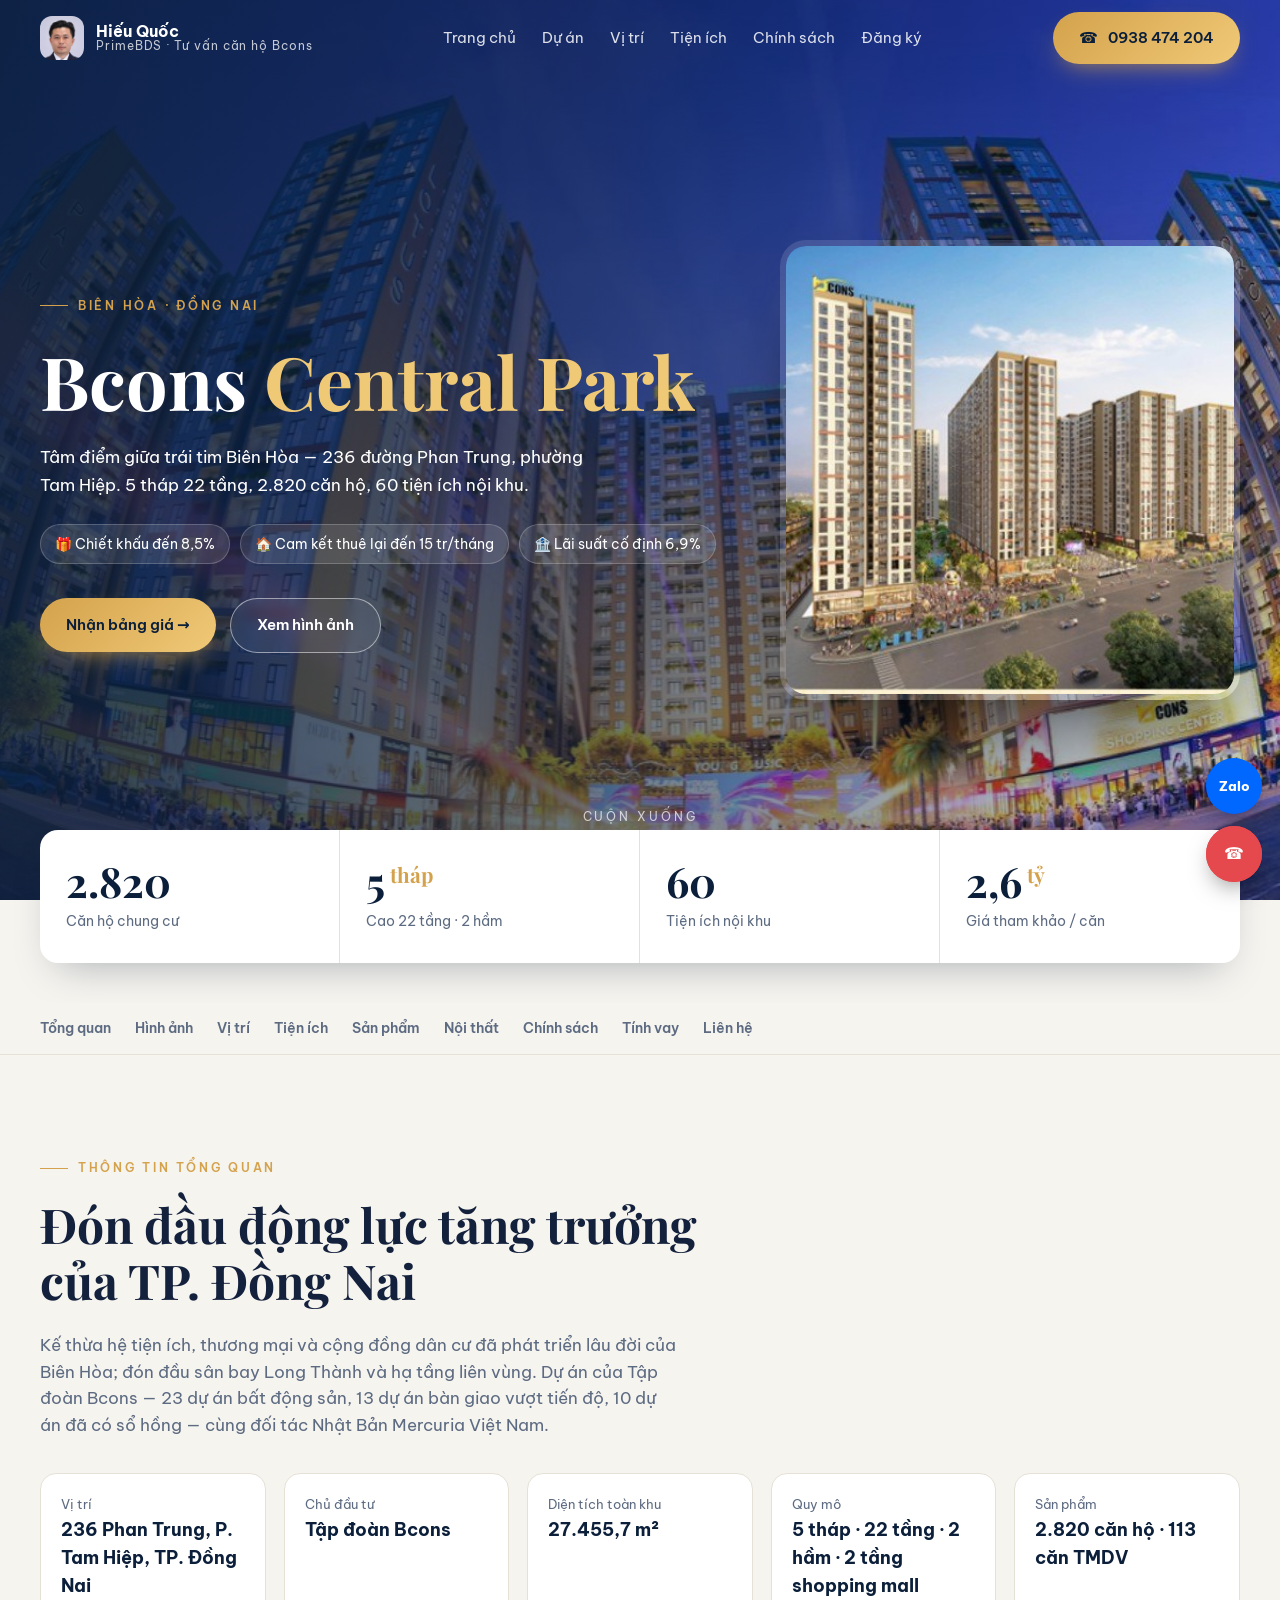
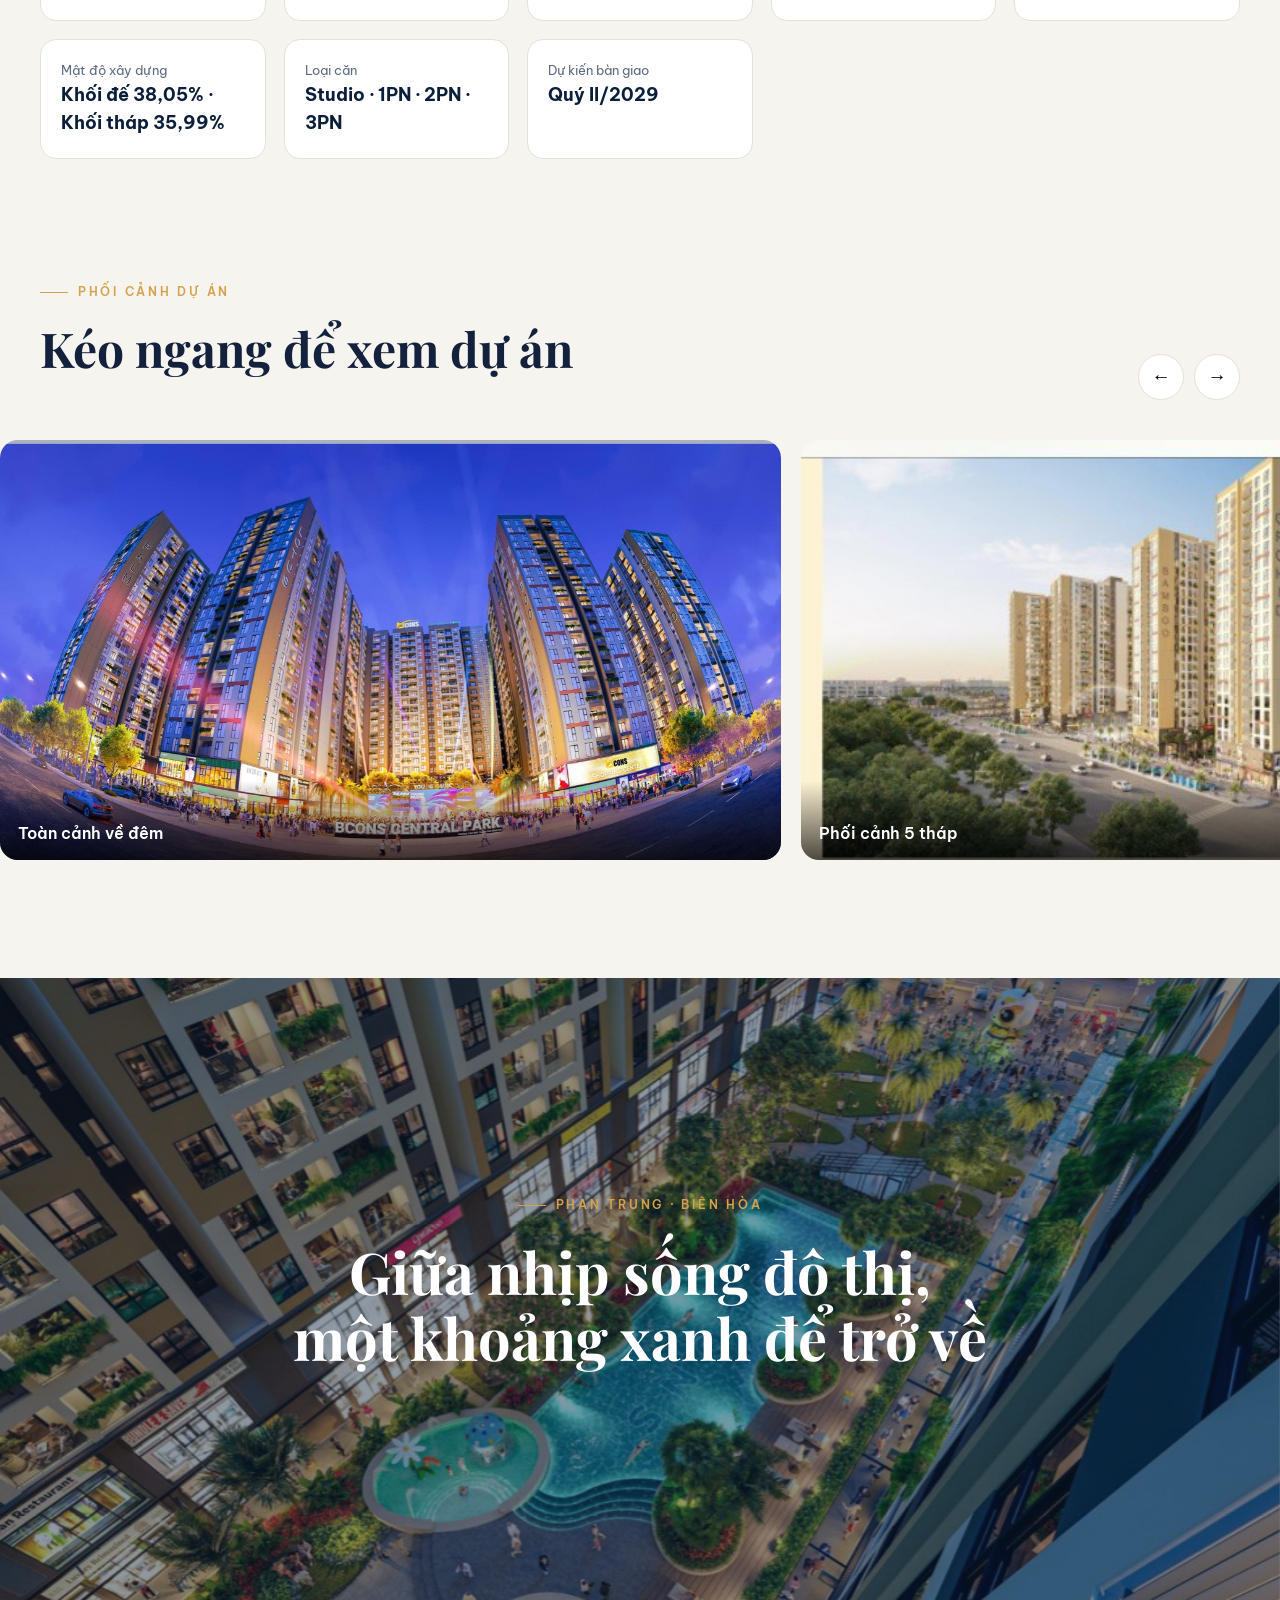
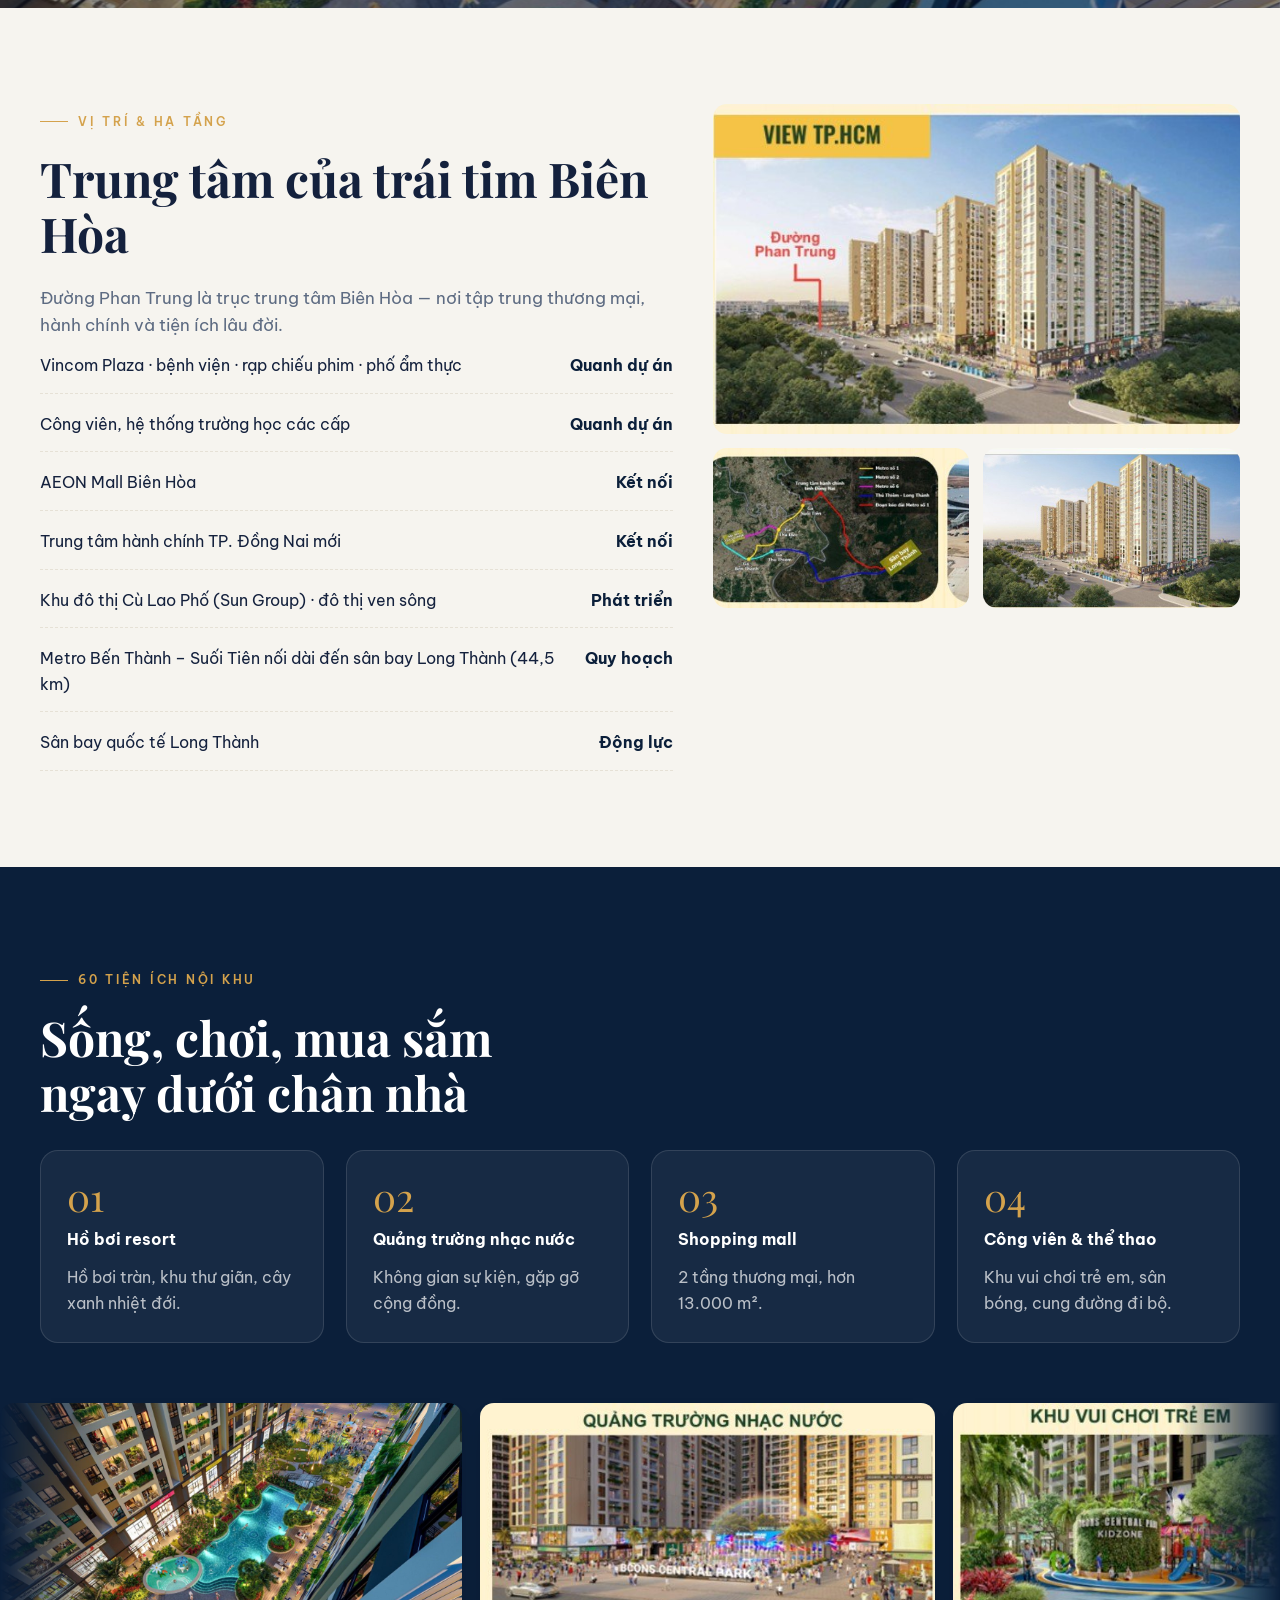
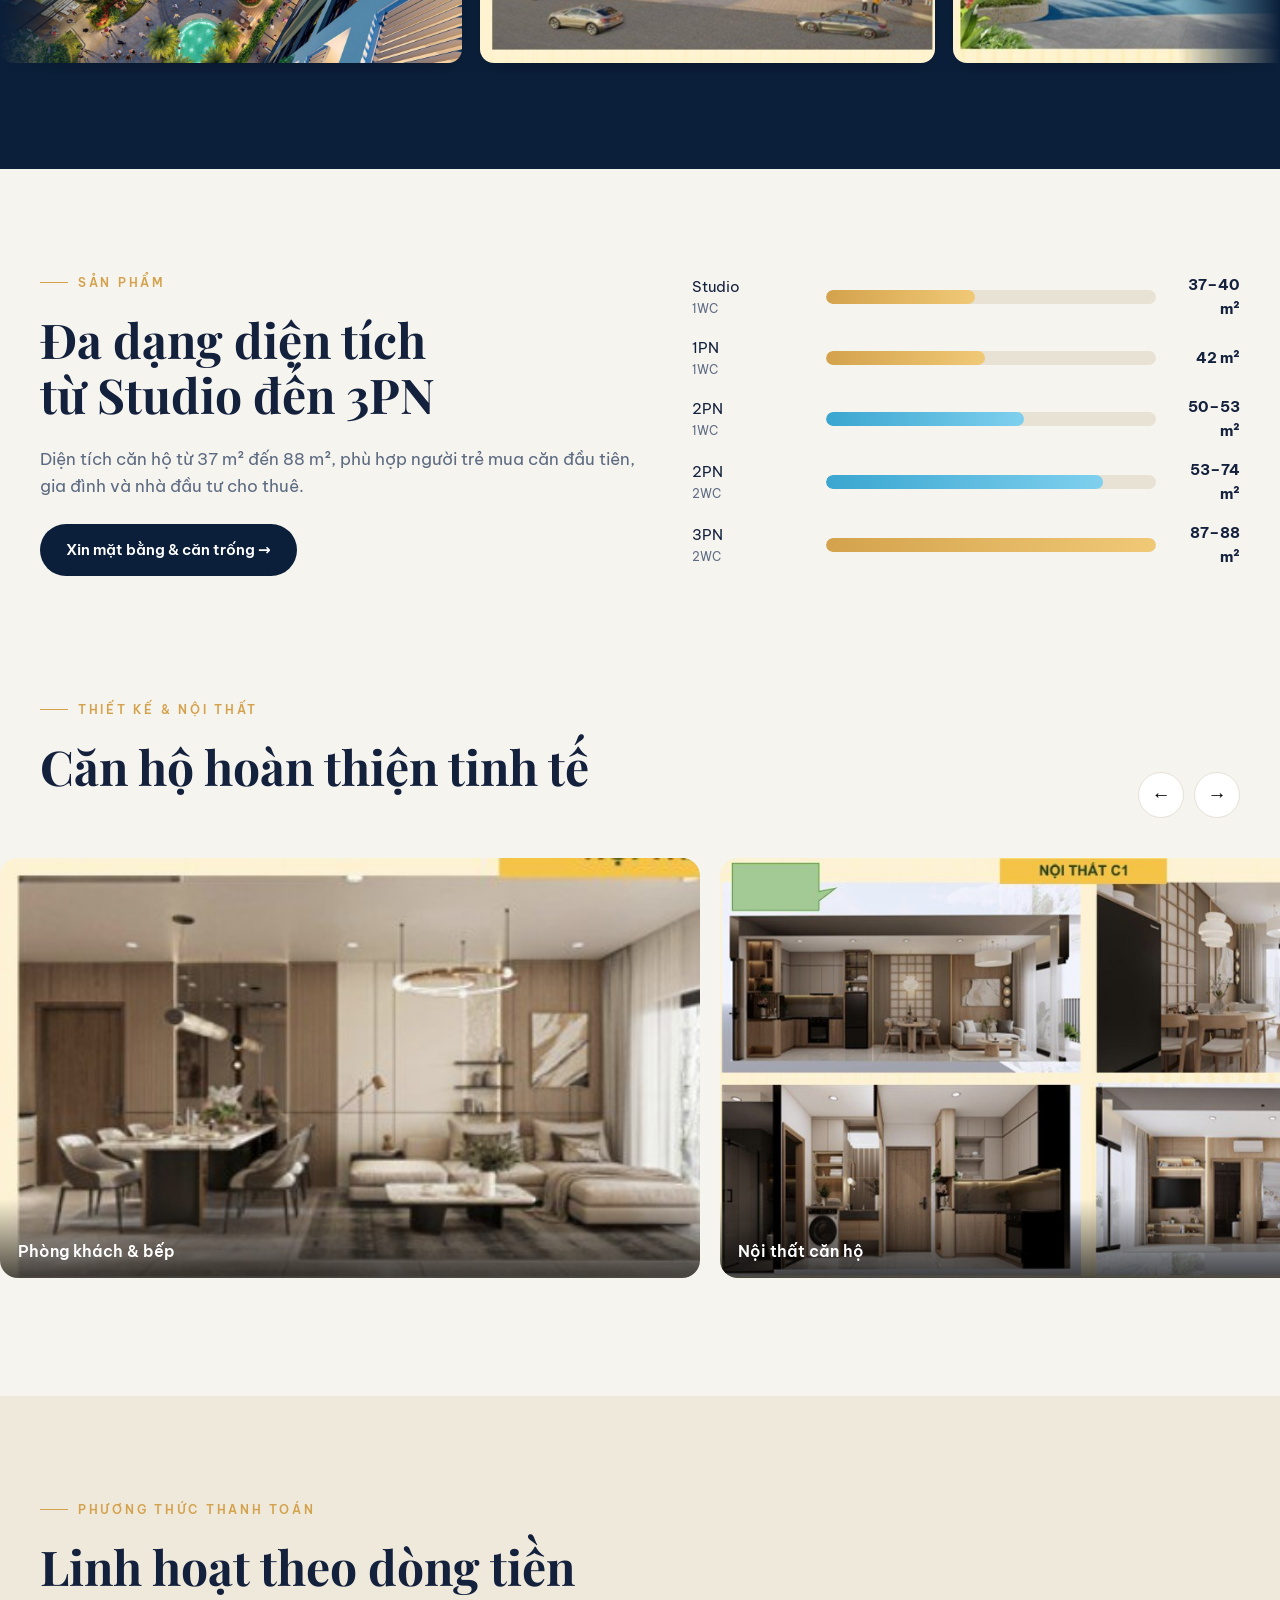
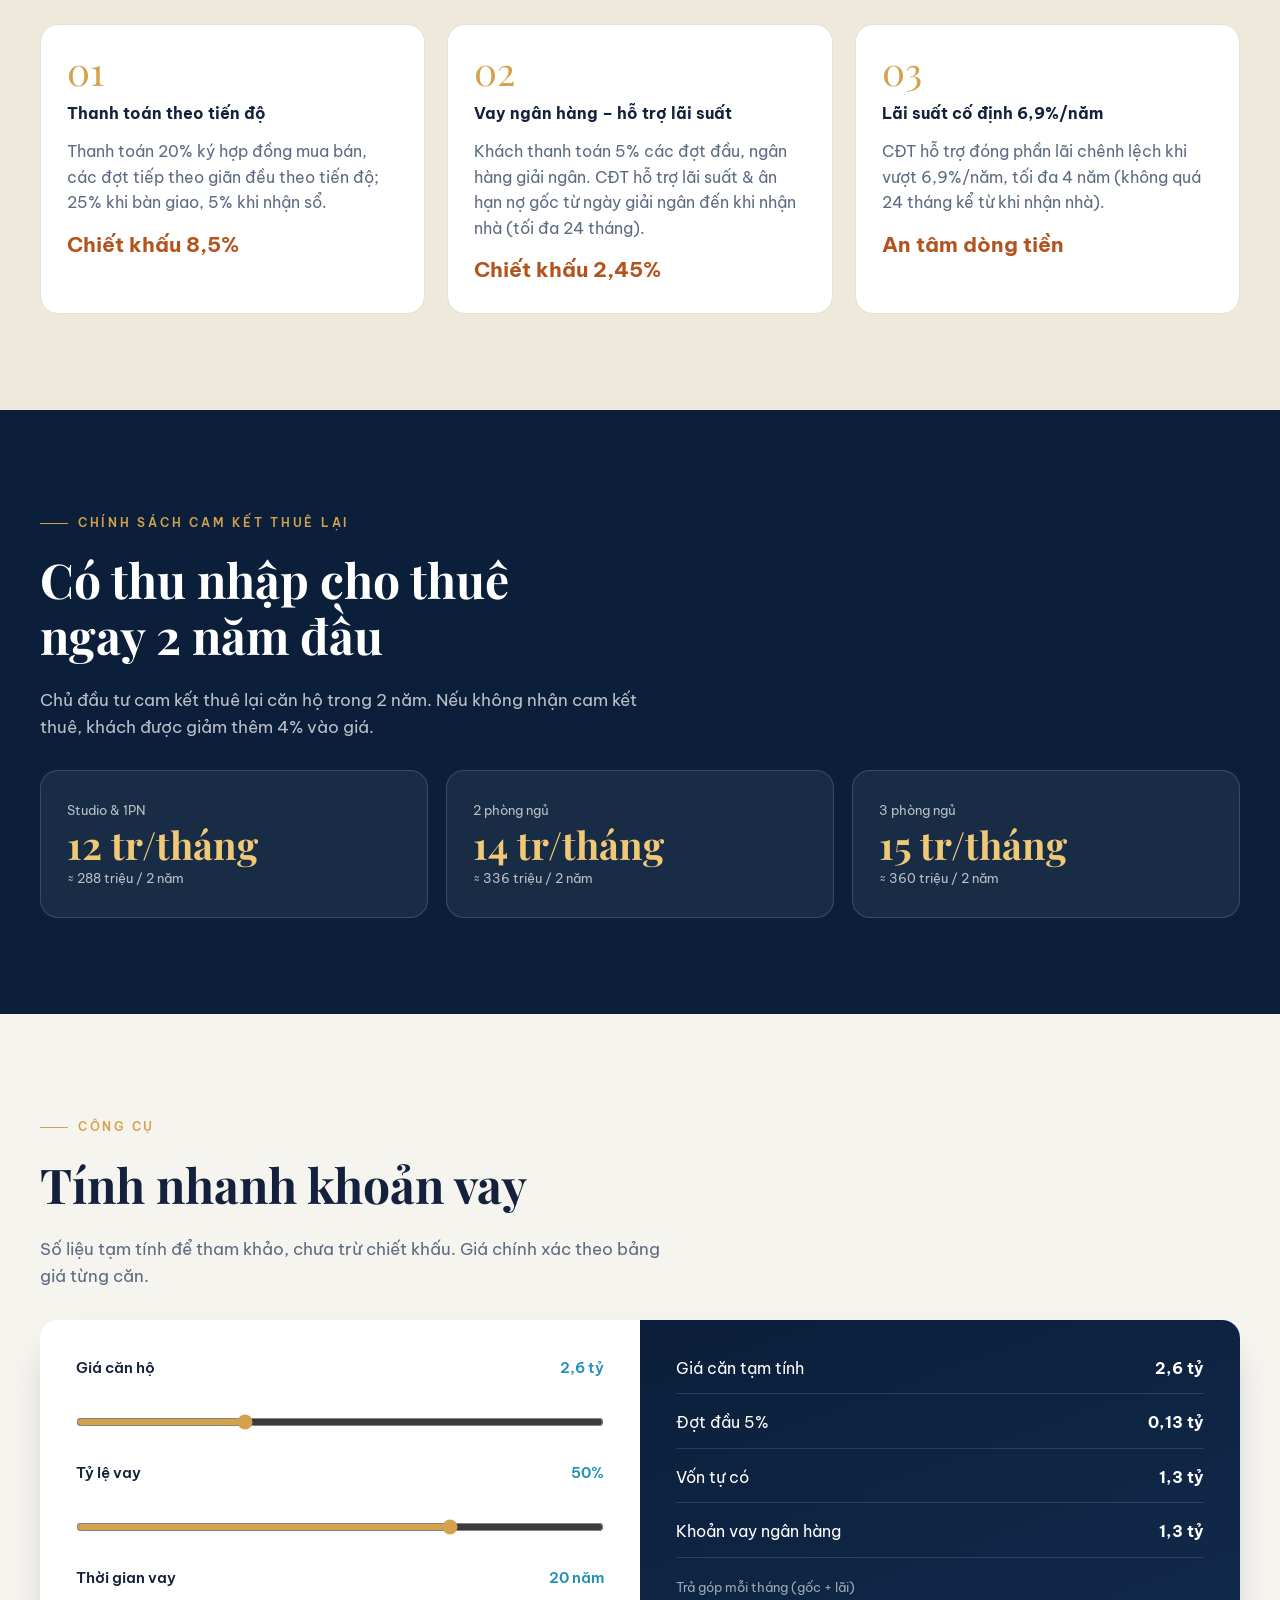
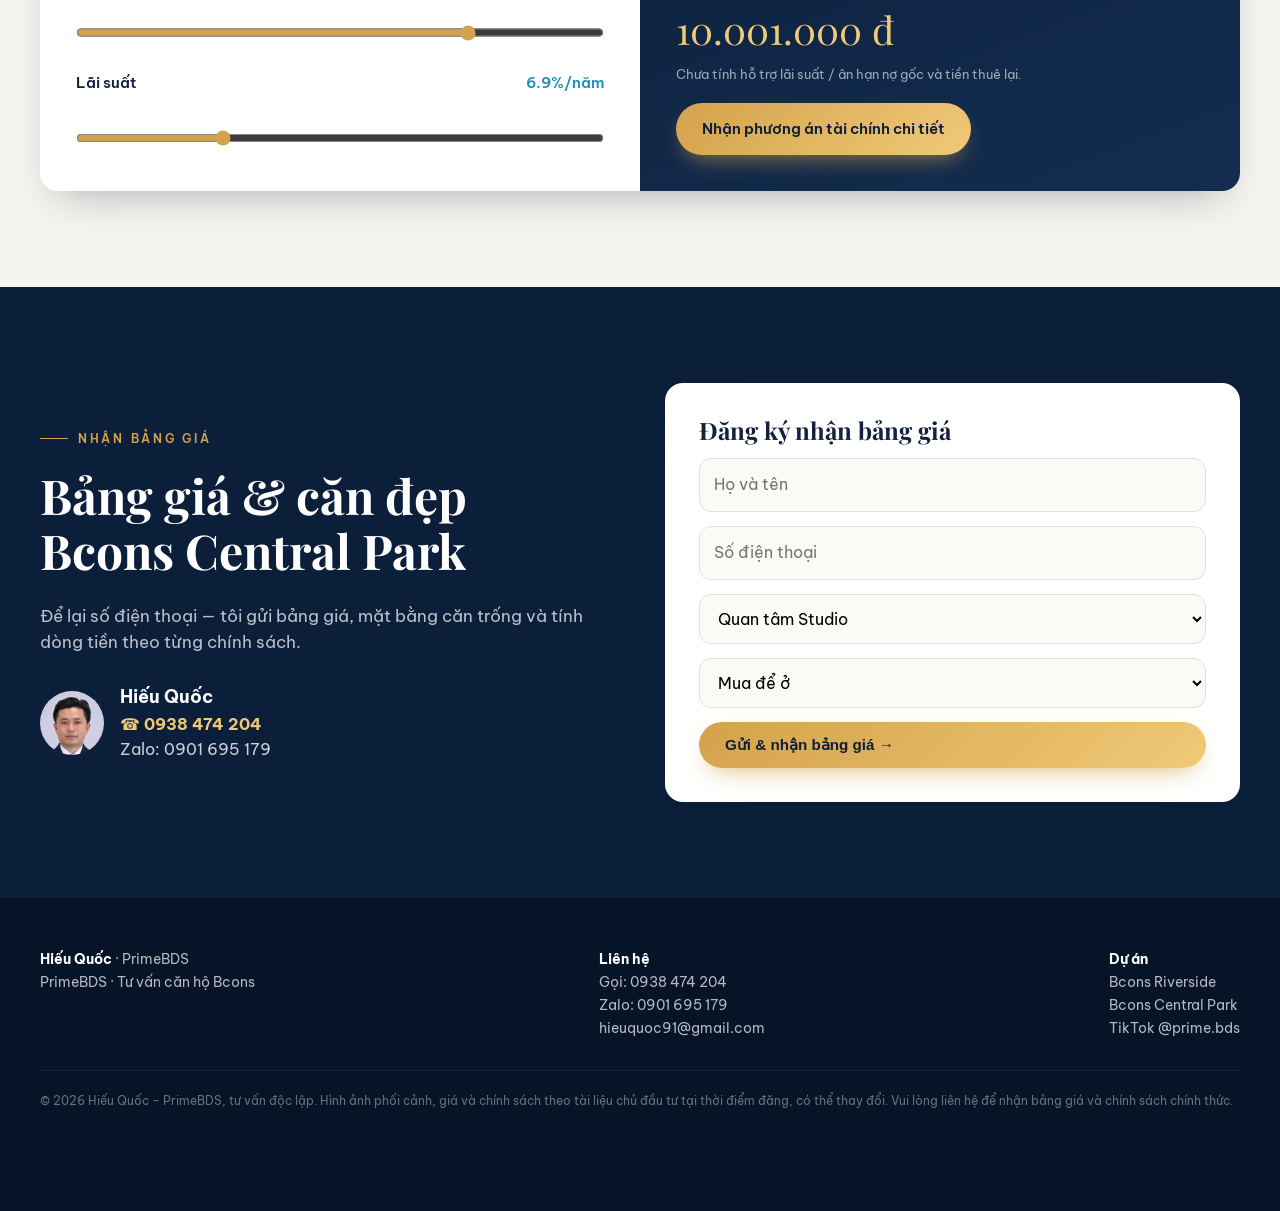
==== bcons-central-park.html @ 80a273d4 "Website PrimeBDS - Hieu Quoc Co-Authored-By: Claude Opus 5.5 <noreply@anthropic.com>" ====
<!doctype html>
<html lang="vi">
<head>
<meta charset="utf-8">
<meta name="viewport" content="width=device-width,initial-scale=1">
<title>Bcons Central Park Biên Hòa · Tâm điểm trái tim Biên Hòa · {name}</title>
<meta name="description" content="Bcons Central Park – 236 Phan Trung, Tam Hiệp, Biên Hòa, Đồng Nai. 5 tháp 22 tầng, 2.820 căn hộ, 60 tiện ích. Chiết khấu đến 8,5%, cam kết thuê lại đến 15 triệu/tháng.">
<meta property="og:image" content="assets/img/cp-night.jpg">
<link rel="preconnect" href="https://fonts.googleapis.com">
<link rel="preconnect" href="https://fonts.gstatic.com" crossorigin>
<link href="https://fonts.googleapis.com/css2?family=Be+Vietnam+Pro:wght@400;500;600;700&family=Playfair+Display:wght@600;700;800&display=swap" rel="stylesheet">
<link rel="stylesheet" href="assets/style.css?v=5">
<style>
  .hero-split{display:grid;grid-template-columns:1.2fr .8fr;gap:50px;align-items:center}
  .hero-card{border-radius:26px;overflow:hidden;box-shadow:0 40px 80px -30px rgba(0,0,0,.7);transform:rotate(2deg);border:6px solid rgba(255,255,255,.12)}
  .hero-card img{aspect-ratio:1/1;object-fit:cover;width:100%}
  .chips{display:flex;flex-wrap:wrap;gap:10px;margin-top:24px}
  .chips span{padding:8px 14px;border-radius:999px;background:rgba(255,255,255,.1);border:1px solid rgba(255,255,255,.2);font-size:.86rem}
  .overview{display:grid;grid-template-columns:repeat(auto-fit,minmax(190px,1fr));gap:18px;margin-top:34px}
  .ov{background:#fff;border:1px solid var(--line);border-radius:16px;padding:20px}
  .ov small{color:var(--muted);display:block}
  .ov b{font-size:1.1rem;color:var(--navy)}
  .subnav{position:sticky;top:76px;z-index:40;background:rgba(246,244,239,.95);backdrop-filter:blur(8px);border-bottom:1px solid var(--line)}
  .subnav .container{display:flex;gap:24px;overflow-x:auto;padding:14px 0;font-size:.9rem;font-weight:600;white-space:nowrap;scrollbar-width:none}
  .subnav a{color:var(--muted)}.subnav a:hover{color:var(--navy)}
  .rent{display:grid;grid-template-columns:repeat(3,1fr);gap:18px;margin-top:30px}
  .rent div{background:rgba(255,255,255,.06);border:1px solid rgba(255,255,255,.15);border-radius:18px;padding:26px}
  .rent b{font-family:var(--serif);font-size:2.4rem;color:var(--gold-2);display:block;line-height:1.1}
  .rent small{opacity:.7}
  @media (max-width:900px){.hero-split{grid-template-columns:1fr}.hero-card{display:none}.rent{grid-template-columns:1fr}}
</style>
<script src="assets/config.js?v=6"></script>
</head>
<body>

<header class="header">
  <div class="container">
    <a href="index.html" class="brand">
      <span class="brand-mark"></span>
      <span class="brand-name"><span data-agent="name"></span><small data-agent="title"></small></span>
    </a>
    <nav class="nav">
      <a href="index.html">Trang chủ</a>
      <a href="index.html#du-an">Dự án</a>
      <a href="#vi-tri">Vị trí</a>
      <a href="#tien-ich">Tiện ích</a>
      <a href="#chinh-sach">Chính sách</a>
      <a href="dang-ky.html?du-an=central">Đăng ký</a>
    </nav>
    <div class="header-cta">
      <a class="btn btn-gold" data-tel>☎ <span data-agent="phoneDisplay"></span></a>
      <button class="menu-btn" aria-label="Mở menu">☰</button>
    </div>
  </div>
</header>

<!-- HERO -->
<section class="hero">
  <div class="hero-bg"><img src="assets/img/cp-night.jpg" alt="Bcons Central Park về đêm"></div>
  <div class="container hero-split">
    <div>
      <span class="eyebrow reveal">Biên Hòa · Đồng Nai</span>
      <h1 class="reveal d1">Bcons <em>Central Park</em></h1>
      <p class="reveal d2">Tâm điểm giữa trái tim Biên Hòa — 236 đường Phan Trung, phường Tam Hiệp. 5 tháp 22 tầng, 2.820 căn hộ, 60 tiện ích nội khu.</p>
      <div class="chips reveal d2">
        <span>🎁 Chiết khấu đến 8,5%</span><span>🏠 Cam kết thuê lại đến 15 tr/tháng</span><span>🏦 Lãi suất cố định 6,9%</span>
      </div>
      <div class="hero-actions reveal d3">
        <a href="dang-ky.html?du-an=central" class="btn btn-gold">Nhận bảng giá →</a>
        <a href="#thu-vien" class="btn btn-ghost">Xem hình ảnh</a>
      </div>
    </div>
    <div class="hero-card reveal d2"><img src="assets/img/cp-tower.jpg" alt="Phối cảnh Bcons Central Park" data-lb="gal"></div>
  </div>
  <div class="scroll-hint">CUỘN XUỐNG<span></span></div>
</section>

<!-- STATS -->
<section class="stats">
  <div class="container">
    <div class="stats-grid count-group">
      <div class="stat"><b><span data-count="2820">0</span></b><span>Căn hộ chung cư</span></div>
      <div class="stat"><b><span data-count="5">0</span><sup> tháp</sup></b><span>Cao 22 tầng · 2 hầm</span></div>
      <div class="stat"><b><span data-count="60">0</span></b><span>Tiện ích nội khu</span></div>
      <div class="stat"><b><span data-count="2.6">0</span><sup> tỷ</sup></b><span>Giá tham khảo / căn</span></div>
    </div>
  </div>
</section>

<nav class="subnav" style="margin-top:40px">
  <div class="container">
    <a href="#tong-quan">Tổng quan</a><a href="#thu-vien">Hình ảnh</a><a href="#vi-tri">Vị trí</a><a href="#tien-ich">Tiện ích</a><a href="#san-pham">Sản phẩm</a><a href="#noi-that">Nội thất</a><a href="#chinh-sach">Chính sách</a><a href="#tinh-vay">Tính vay</a><a href="#lien-he">Liên hệ</a>
  </div>
</nav>

<!-- OVERVIEW -->
<section class="section" id="tong-quan">
  <div class="container">
    <span class="eyebrow">Thông tin tổng quan</span>
    <h2 class="reveal">Đón đầu động lực tăng trưởng<br>của TP. Đồng Nai</h2>
    <p class="lead reveal d1">Kế thừa hệ tiện ích, thương mại và cộng đồng dân cư đã phát triển lâu đời của Biên Hòa; đón đầu sân bay Long Thành và hạ tầng liên vùng. Dự án của Tập đoàn Bcons — 23 dự án bất động sản, 13 dự án bàn giao vượt tiến độ, 10 dự án đã có sổ hồng — cùng đối tác Nhật Bản Mercuria Việt Nam.</p>
    <div class="overview">
      <div class="ov reveal"><small>Vị trí</small><b>236 Phan Trung, P. Tam Hiệp, TP. Đồng Nai</b></div>
      <div class="ov reveal d1"><small>Chủ đầu tư</small><b>Tập đoàn Bcons</b></div>
      <div class="ov reveal d2"><small>Diện tích toàn khu</small><b>27.455,7 m²</b></div>
      <div class="ov reveal d3"><small>Quy mô</small><b>5 tháp · 22 tầng · 2 hầm · 2 tầng shopping mall</b></div>
      <div class="ov reveal"><small>Sản phẩm</small><b>2.820 căn hộ · 113 căn TMDV</b></div>
      <div class="ov reveal d1"><small>Mật độ xây dựng</small><b>Khối đế 38,05% · Khối tháp 35,99%</b></div>
      <div class="ov reveal d2"><small>Loại căn</small><b>Studio · 1PN · 2PN · 3PN</b></div>
      <div class="ov reveal d3"><small>Dự kiến bàn giao</small><b>Quý II/2029</b></div>
    </div>
  </div>
</section>

<!-- GALLERY -->
<section class="section" id="thu-vien" style="padding-top:20px">
  <div class="container section-head">
    <div><span class="eyebrow">Phối cảnh dự án</span><h2 class="reveal">Kéo ngang để xem dự án</h2></div>
    <div class="hs-nav"><button data-hs="#gal" data-dir="prev" aria-label="Trước">←</button><button data-hs="#gal" data-dir="next" aria-label="Sau">→</button></div>
  </div>
  <div class="hscroll" id="gal">
    <figure><img data-lb="gal" src="assets/img/cp-night.jpg" alt="Toàn cảnh về đêm"><figcaption>Toàn cảnh về đêm</figcaption></figure>
    <figure><img data-lb="gal" src="assets/img/cp-render-1.jpg" alt="Phối cảnh 5 tháp" loading="lazy"><figcaption>Phối cảnh 5 tháp</figcaption></figure>
    <figure><img data-lb="gal" src="assets/img/cp-pool.jpg" alt="Hồ bơi nội khu" loading="lazy"><figcaption>Hồ bơi nội khu</figcaption></figure>
    <figure><img data-lb="gal" src="assets/img/cp-render-2.jpg" alt="Mặt tiền Phan Trung" loading="lazy"><figcaption>Mặt tiền dự án</figcaption></figure>
    <figure><img data-lb="gal" src="assets/img/cp-garden.jpg" alt="Công viên giữa các tháp" loading="lazy"><figcaption>Công viên trung tâm</figcaption></figure>
    <figure><img data-lb="gal" src="assets/img/cp-view.jpg" alt="View về TP.HCM" loading="lazy"><figcaption>View hướng TP.HCM</figcaption></figure>
    <figure><img data-lb="gal" src="assets/img/cp-square.jpg" alt="Quảng trường nhạc nước" loading="lazy"><figcaption>Quảng trường nhạc nước</figcaption></figure>
    <figure><img data-lb="gal" src="assets/img/cp-mall.jpg" alt="Khu thương mại" loading="lazy"><figcaption>Khu thương mại hơn 13.000 m²</figcaption></figure>
    <figure><img data-lb="gal" src="assets/img/cp-tower.jpg" alt="Tòa tháp" loading="lazy"><figcaption>Tòa tháp</figcaption></figure>
  </div>
</section>

<!-- PARALLAX -->
<section class="parallax">
  <img src="assets/img/cp-pool.jpg" alt="">
  <div class="container reveal">
    <span class="eyebrow">Phan Trung · Biên Hòa</span>
    <h2>Giữa nhịp sống đô thị,<br>một khoảng xanh để trở về</h2>
  </div>
</section>

<!-- LOCATION -->
<section class="section" id="vi-tri">
  <div class="container loc-grid">
    <div>
      <span class="eyebrow">Vị trí & hạ tầng</span>
      <h2 class="reveal">Trung tâm của trái tim Biên Hòa</h2>
      <p class="lead reveal d1">Đường Phan Trung là trục trung tâm Biên Hòa — nơi tập trung thương mại, hành chính và tiện ích lâu đời.</p>
      <ul class="loc-list reveal d2">
        <li><span>Vincom Plaza · bệnh viện · rạp chiếu phim · phố ẩm thực</span><b>Quanh dự án</b></li>
        <li><span>Công viên, hệ thống trường học các cấp</span><b>Quanh dự án</b></li>
        <li><span>AEON Mall Biên Hòa</span><b>Kết nối</b></li>
        <li><span>Trung tâm hành chính TP. Đồng Nai mới</span><b>Kết nối</b></li>
        <li><span>Khu đô thị Cù Lao Phố (Sun Group) · đô thị ven sông</span><b>Phát triển</b></li>
        <li><span>Metro Bến Thành – Suối Tiên nối dài đến sân bay Long Thành (44,5 km)</span><b>Quy hoạch</b></li>
        <li><span>Sân bay quốc tế Long Thành</span><b>Động lực</b></li>
      </ul>
    </div>
    <div class="loc-imgs reveal d1">
      <img data-lb="loc" src="assets/img/cp-view.jpg" alt="Dự án trên trục Phan Trung" loading="lazy">
      <img data-lb="loc" src="assets/img/cp-infra.jpg" alt="Hạ tầng metro và sân bay" loading="lazy">
      <img data-lb="loc" src="assets/img/cp-render-1.jpg" alt="Phối cảnh khu vực" loading="lazy">
    </div>
  </div>
</section>

<!-- AMENITIES -->
<section class="section dark" id="tien-ich">
  <div class="container">
    <span class="eyebrow">60 tiện ích nội khu</span>
    <h2 class="reveal">Sống, chơi, mua sắm<br>ngay dưới chân nhà</h2>
    <div class="pay-grid" style="grid-template-columns:repeat(auto-fit,minmax(220px,1fr));margin-top:30px">
      <div class="pay reveal" style="background:rgba(255,255,255,.05);border-color:rgba(255,255,255,.12);color:#fff"><span class="n">01</span><b>Hồ bơi resort</b><span style="opacity:.7">Hồ bơi tràn, khu thư giãn, cây xanh nhiệt đới.</span></div>
      <div class="pay reveal d1" style="background:rgba(255,255,255,.05);border-color:rgba(255,255,255,.12);color:#fff"><span class="n">02</span><b>Quảng trường nhạc nước</b><span style="opacity:.7">Không gian sự kiện, gặp gỡ cộng đồng.</span></div>
      <div class="pay reveal d2" style="background:rgba(255,255,255,.05);border-color:rgba(255,255,255,.12);color:#fff"><span class="n">03</span><b>Shopping mall</b><span style="opacity:.7">2 tầng thương mại, hơn 13.000 m².</span></div>
      <div class="pay reveal d3" style="background:rgba(255,255,255,.05);border-color:rgba(255,255,255,.12);color:#fff"><span class="n">04</span><b>Công viên & thể thao</b><span style="opacity:.7">Khu vui chơi trẻ em, sân bóng, cung đường đi bộ.</span></div>
    </div>
  </div>
  <div class="marquee" style="margin-top:50px">
    <div class="marquee-track">
      <img data-lb="ti" src="assets/img/cp-pool.jpg" alt="Hồ bơi" loading="lazy">
      <img data-lb="ti" src="assets/img/cp-square.jpg" alt="Quảng trường nhạc nước" loading="lazy">
      <img data-lb="ti" src="assets/img/cp-amenity.jpg" alt="Khu vui chơi, sân bóng, đường đi bộ" loading="lazy">
      <img data-lb="ti" src="assets/img/cp-mall.jpg" alt="Shopping mall" loading="lazy">
      <img data-lb="ti" src="assets/img/cp-garden.jpg" alt="Công viên" loading="lazy">
    </div>
  </div>
</section>

<!-- PRODUCTS -->
<section class="section" id="san-pham">
  <div class="container mix">
    <div>
      <span class="eyebrow">Sản phẩm</span>
      <h2 class="reveal">Đa dạng diện tích<br>từ Studio đến 3PN</h2>
      <p class="lead reveal d1">Diện tích căn hộ từ 37 m² đến 88 m², phù hợp người trẻ mua căn đầu tiên, gia đình và nhà đầu tư cho thuê.</p>
      <a href="dang-ky.html?du-an=central" class="btn btn-dark" style="margin-top:24px">Xin mặt bằng & căn trống →</a>
    </div>
    <div class="bars" style="color:var(--ink)">
      <div class="bar-row"><span>Studio<small style="opacity:1;color:var(--muted)">1WC</small></span><div class="track" style="background:#e8e2d4"><div class="fill" data-w="45"></div></div><span class="num">37–40 m²</span></div>
      <div class="bar-row"><span>1PN<small style="opacity:1;color:var(--muted)">1WC</small></span><div class="track" style="background:#e8e2d4"><div class="fill" data-w="48"></div></div><span class="num">42 m²</span></div>
      <div class="bar-row p2"><span>2PN<small style="opacity:1;color:var(--muted)">1WC</small></span><div class="track" style="background:#e8e2d4"><div class="fill" data-w="60"></div></div><span class="num">50–53 m²</span></div>
      <div class="bar-row p2"><span>2PN<small style="opacity:1;color:var(--muted)">2WC</small></span><div class="track" style="background:#e8e2d4"><div class="fill" data-w="84"></div></div><span class="num">53–74 m²</span></div>
      <div class="bar-row"><span>3PN<small style="opacity:1;color:var(--muted)">2WC</small></span><div class="track" style="background:#e8e2d4"><div class="fill" data-w="100"></div></div><span class="num">87–88 m²</span></div>
    </div>
  </div>
</section>

<!-- INTERIOR -->
<section class="section" id="noi-that" style="padding-top:20px">
  <div class="container section-head">
    <div><span class="eyebrow">Thiết kế & nội thất</span><h2 class="reveal">Căn hộ hoàn thiện tinh tế</h2></div>
    <div class="hs-nav"><button data-hs="#int" data-dir="prev" aria-label="Trước">←</button><button data-hs="#int" data-dir="next" aria-label="Sau">→</button></div>
  </div>
  <div class="hscroll" id="int">
    <figure><img data-lb="int" src="assets/img/cp-int-3.jpg" alt="Phòng khách & bếp" loading="lazy"><figcaption>Phòng khách & bếp</figcaption></figure>
    <figure><img data-lb="int" src="assets/img/cp-int-1.jpg" alt="Nội thất căn hộ" loading="lazy"><figcaption>Nội thất căn hộ</figcaption></figure>
    <figure><img data-lb="int" src="assets/img/cp-int-2.jpg" alt="Phòng ngủ & WC" loading="lazy"><figcaption>Phòng ngủ & WC</figcaption></figure>
  </div>
</section>

<!-- POLICY -->
<section class="section" id="chinh-sach" style="background:#efe9dc">
  <div class="container">
    <span class="eyebrow">Phương thức thanh toán</span>
    <h2 class="reveal">Linh hoạt theo dòng tiền</h2>
    <div class="pay-grid" style="margin-top:30px">
      <div class="pay reveal"><span class="n">01</span><b>Thanh toán theo tiến độ</b><span style="color:var(--muted)">Thanh toán 20% ký hợp đồng mua bán, các đợt tiếp theo giãn đều theo tiến độ; 25% khi bàn giao, 5% khi nhận sổ.</span><b style="color:#b3541e;font-size:1.3rem">Chiết khấu 8,5%</b></div>
      <div class="pay reveal d1"><span class="n">02</span><b>Vay ngân hàng – hỗ trợ lãi suất</b><span style="color:var(--muted)">Khách thanh toán 5% các đợt đầu, ngân hàng giải ngân. CĐT hỗ trợ lãi suất & ân hạn nợ gốc từ ngày giải ngân đến khi nhận nhà (tối đa 24 tháng).</span><b style="color:#b3541e;font-size:1.3rem">Chiết khấu 2,45%</b></div>
      <div class="pay reveal d2"><span class="n">03</span><b>Lãi suất cố định 6,9%/năm</b><span style="color:var(--muted)">CĐT hỗ trợ đóng phần lãi chênh lệch khi vượt 6,9%/năm, tối đa 4 năm (không quá 24 tháng kể từ khi nhận nhà).</span><b style="color:#b3541e;font-size:1.3rem">An tâm dòng tiền</b></div>
    </div>
  </div>
</section>

<section class="section dark">
  <div class="container">
    <span class="eyebrow">Chính sách cam kết thuê lại</span>
    <h2 class="reveal">Có thu nhập cho thuê<br>ngay 2 năm đầu</h2>
    <p class="lead reveal d1">Chủ đầu tư cam kết thuê lại căn hộ trong 2 năm. Nếu không nhận cam kết thuê, khách được giảm thêm 4% vào giá.</p>
    <div class="rent count-group">
      <div class="reveal"><small>Studio & 1PN</small><b><span data-count="12">0</span> tr/tháng</b><small>≈ 288 triệu / 2 năm</small></div>
      <div class="reveal d1"><small>2 phòng ngủ</small><b><span data-count="14">0</span> tr/tháng</b><small>≈ 336 triệu / 2 năm</small></div>
      <div class="reveal d2"><small>3 phòng ngủ</small><b><span data-count="15">0</span> tr/tháng</b><small>≈ 360 triệu / 2 năm</small></div>
    </div>
  </div>
</section>

<!-- CALCULATOR -->
<section class="section" id="tinh-vay">
  <div class="container">
    <span class="eyebrow">Công cụ</span>
    <h2 class="reveal">Tính nhanh khoản vay</h2>
    <p class="lead reveal d1" style="margin-bottom:30px">Số liệu tạm tính để tham khảo, chưa trừ chiết khấu. Giá chính xác theo bảng giá từng căn.</p>
    <div class="calc reveal" id="calc" data-first="5">
      <div class="calc-in">
        <label><span>Giá căn hộ <output id="o-price"></output></span><input id="c-price" type="range" min="1.5" max="5" step="0.05" value="2.6"></label>
        <label><span>Tỷ lệ vay <output id="o-loan"></output></span><input id="c-loan" type="range" min="0" max="70" step="5" value="50"></label>
        <label><span>Thời gian vay <output id="o-years"></output></span><input id="c-years" type="range" min="5" max="25" step="1" value="20"></label>
        <label><span>Lãi suất <output id="o-rate"></output></span><input id="c-rate" type="range" min="5" max="12" step="0.1" value="6.9"></label>
      </div>
      <div class="calc-out">
        <div class="row"><span>Giá căn tạm tính</span><b id="r-price"></b></div>
        <div class="row"><span>Đợt đầu 5%</span><b id="r-first"></b></div>
        <div class="row"><span>Vốn tự có</span><b id="r-own"></b></div>
        <div class="row"><span>Khoản vay ngân hàng</span><b id="r-loan"></b></div>
        <div><small>Trả góp mỗi tháng (gốc + lãi)</small><div class="big" id="r-pmt"></div><small>Chưa tính hỗ trợ lãi suất / ân hạn nợ gốc và tiền thuê lại.</small></div>
        <a href="dang-ky.html?du-an=central" class="btn btn-gold" style="justify-self:start">Nhận phương án tài chính chi tiết</a>
      </div>
    </div>
  </div>
</section>

<!-- CONTACT -->
<section class="section dark" id="lien-he">
  <div class="container contact">
    <div>
      <span class="eyebrow">Nhận bảng giá</span>
      <h2 class="reveal">Bảng giá & căn đẹp<br>Bcons Central Park</h2>
      <p class="lead reveal d1">Để lại số điện thoại — tôi gửi bảng giá, mặt bằng căn trống và tính dòng tiền theo từng chính sách.</p>
      <div class="agent-line reveal d2">
        <span class="brand-mark"></span>
        <div><b data-agent="name"></b><a data-tel style="color:var(--gold-2);font-weight:700">☎ <span data-agent="phoneDisplay"></span></a><br><a data-zalo style="opacity:.8">Zalo: <span data-agent="zaloDisplay"></span></a></div>
      </div>
    </div>
    <form class="form reveal d1">
      <h3>Đăng ký nhận bảng giá</h3>
      <input class="hp" type="text" name="website" tabindex="-1" autocomplete="off" aria-hidden="true" style="position:absolute;left:-9999px">
      <input type="hidden" name="project" value="Bcons Central Park (Biên Hòa)">
      <input type="text" name="name" placeholder="Họ và tên" required>
      <input type="tel" name="phone" placeholder="Số điện thoại" required pattern="[0-9 +.]{9,15}">
      <select name="unit">
        <option>Quan tâm Studio</option><option>Quan tâm 1PN</option><option>Quan tâm 2PN</option><option>Quan tâm 3PN</option>
      </select>
      <select name="purpose">
        <option>Mua để ở</option><option>Đầu tư – nhận cam kết thuê lại</option><option>Đặt lịch xem nhà mẫu</option>
      </select>
      <button class="btn btn-gold" type="submit">Gửi & nhận bảng giá →</button>
      <div class="ok"></div>
    </form>
  </div>
</section>

<footer class="footer">
  <div class="container">
    <div><b data-agent="name"></b> · <span data-agent="brand"></span><br><span data-agent="title"></span></div>
    <div><b>Liên hệ</b><br>Gọi: <a data-tel data-agent="phoneDisplay"></a><br>Zalo: <a data-zalo data-agent="zaloDisplay"></a><br><a data-mail data-agent="email"></a></div>
    <div><b>Dự án</b><br><a href="bcons-riverside.html">Bcons Riverside</a><br><a href="bcons-central-park.html">Bcons Central Park</a><br><a data-tiktok>TikTok <span data-agent="tiktokHandle"></span></a></div>
    <p class="disc">© <span class="year"></span> <span data-agent="name"></span> – <span data-agent="brand"></span>, tư vấn độc lập. Hình ảnh phối cảnh, giá và chính sách theo tài liệu chủ đầu tư tại thời điểm đăng, có thể thay đổi. Vui lòng liên hệ để nhận bảng giá và chính sách chính thức.</p>
  </div>
</footer>

<div class="float">
  <a class="zalo" data-zalo aria-label="Nhắn Zalo">Zalo</a>
  <a class="call" data-tel aria-label="Gọi điện">☎</a>
</div>

<script src="assets/main.js?v=5"></script>
</body>
</html>
---- assets/style.css ----
:root{
  --navy:#0b1f3a; --navy-2:#132c50; --ink:#14213d; --muted:#5d6b82;
  --gold:#d4a24c; --gold-2:#f0c977; --river:#1f8fb8; --bg:#f6f4ef; --card:#ffffff;
  --line:#e6e1d6; --radius:18px; --shadow:0 18px 40px -18px rgba(11,31,58,.35);
  --serif:"Playfair Display",Georgia,serif; --sans:"Be Vietnam Pro",system-ui,sans-serif;
}
*{box-sizing:border-box;margin:0;padding:0}
html{scroll-behavior:smooth}
body{font-family:var(--sans);color:var(--ink);background:var(--bg);line-height:1.6;overflow-x:hidden}
img{max-width:100%;display:block}
a{color:inherit;text-decoration:none}
.container{width:min(1200px,100% - 32px);margin-inline:auto}
.section{padding:96px 0}
.eyebrow{display:inline-flex;gap:10px;align-items:center;font-size:.78rem;letter-spacing:.22em;text-transform:uppercase;color:var(--gold);font-weight:600}
.eyebrow::before{content:"";width:28px;height:1px;background:currentColor}
h1,h2,h3{font-family:var(--serif);line-height:1.15;font-weight:700}
h2{font-size:clamp(1.9rem,4vw,3rem);margin:.4em 0 .5em}
.lead{color:var(--muted);font-size:1.05rem;max-width:640px}
.btn{display:inline-flex;align-items:center;gap:10px;padding:14px 26px;border-radius:999px;font-weight:600;font-size:.95rem;border:0;cursor:pointer;transition:transform .2s,box-shadow .2s,background .2s}
.btn:hover{transform:translateY(-2px)}
.btn-gold{background:linear-gradient(135deg,var(--gold),var(--gold-2));color:var(--navy);box-shadow:0 10px 24px -10px rgba(212,162,76,.8)}
.btn-ghost{border:1px solid rgba(255,255,255,.5);color:#fff;background:rgba(255,255,255,.06);backdrop-filter:blur(6px)}
.btn-dark{background:var(--navy);color:#fff}
.tag{display:inline-block;padding:4px 12px;border-radius:999px;font-size:.75rem;font-weight:600;background:rgba(212,162,76,.15);color:#9a6b17}
.tag.live{background:#e3f6ec;color:#167a45}
.tag.soon{background:#e8eefc;color:#2f55b5}

/* ---------- Header ---------- */
.header{position:fixed;inset:0 0 auto 0;z-index:50;transition:background .3s,box-shadow .3s}
.header .container{display:flex;align-items:center;justify-content:space-between;height:76px;gap:16px}
.header.scrolled{background:rgba(11,31,58,.94);backdrop-filter:blur(10px);box-shadow:0 8px 30px -12px rgba(0,0,0,.5)}
.brand{display:flex;align-items:center;gap:12px;color:#fff}
.brand-mark{width:44px;height:44px;border-radius:12px;display:grid;place-items:center;background:linear-gradient(135deg,var(--gold),var(--gold-2));color:var(--navy);font-family:var(--serif);font-weight:800;font-size:1.1rem;overflow:hidden}
.brand-mark img{width:100%;height:100%;object-fit:cover}
.brand-name{font-weight:700;line-height:1.1;white-space:nowrap}
.btn{white-space:nowrap}
.brand-name small{display:block;font-weight:400;font-size:.72rem;opacity:.75;letter-spacing:.08em}
.nav{display:flex;gap:26px;color:#fff;font-size:.92rem;white-space:nowrap}
.nav a{opacity:.85;position:relative}
.nav a:hover{opacity:1}
.nav a::after{content:"";position:absolute;left:0;bottom:-6px;width:0;height:2px;background:var(--gold);transition:width .25s}
.nav a:hover::after{width:100%}
.header-cta{display:flex;gap:10px;align-items:center}
.menu-btn{display:none;background:none;border:0;color:#fff;font-size:1.6rem;cursor:pointer}
@media (max-width:1180px){
  .nav{position:fixed;inset:76px 0 auto 0;flex-direction:column;gap:0;background:var(--navy);padding:8px 16px 20px;transform:translateY(-130%);transition:transform .3s}
  .nav.open{transform:none}
  .nav a{padding:14px 4px;border-bottom:1px solid rgba(255,255,255,.08)}
  .menu-btn{display:block}
  .header-cta .btn{display:none}
}

/* ---------- Hero ---------- */
.hero{position:relative;min-height:100svh;display:flex;align-items:center;color:#fff;overflow:hidden;background:var(--navy)}
.hero-bg{position:absolute;inset:0}
.hero-bg img{width:100%;height:100%;object-fit:cover;transform:scale(1.08);animation:kenburns 18s ease-in-out infinite alternate}
.hero-bg::after{content:"";position:absolute;inset:0;background:linear-gradient(100deg,rgba(11,31,58,.92) 0%,rgba(11,31,58,.65) 45%,rgba(11,31,58,.15) 100%)}
@keyframes kenburns{to{transform:scale(1.18) translate(-2%,-2%)}}
.hero .container{position:relative;padding:130px 0 90px}
.hero h1{font-size:clamp(2.4rem,6vw,4.6rem);max-width:780px;margin:.3em 0}
.hero h1 em{font-style:normal;color:var(--gold-2)}
.hero p{max-width:560px;opacity:.88;font-size:1.08rem}
.hero-actions{display:flex;flex-wrap:wrap;gap:14px;margin-top:34px}
.scroll-hint{position:absolute;left:50%;bottom:26px;transform:translateX(-50%);font-size:.72rem;letter-spacing:.25em;opacity:.7;display:flex;flex-direction:column;align-items:center;gap:8px}
.scroll-hint span{width:1px;height:40px;background:linear-gradient(#fff,transparent);animation:drip 1.8s infinite}
@keyframes drip{0%{transform:scaleY(0);transform-origin:top}50%{transform:scaleY(1);transform-origin:top}51%{transform-origin:bottom}100%{transform:scaleY(0);transform-origin:bottom}}

/* ---------- Stats band ---------- */
.stats{position:relative;z-index:2;margin-top:-70px}
.stats-grid{display:grid;grid-template-columns:repeat(4,1fr);background:var(--card);border-radius:var(--radius);box-shadow:var(--shadow);overflow:hidden}
.stat{padding:30px 26px;border-right:1px solid var(--line)}
.stat:last-child{border-right:0}
.stat b{display:block;font-family:var(--serif);font-size:clamp(1.8rem,3.4vw,2.6rem);color:var(--navy);line-height:1}
.stat b sup{font-size:.5em;color:var(--gold)}
.stat>span{display:block;margin-top:8px;color:var(--muted);font-size:.9rem}
@media (max-width:760px){.stats-grid{grid-template-columns:1fr 1fr}.stat:nth-child(2){border-right:0}.stat:nth-child(-n+2){border-bottom:1px solid var(--line)}}

/* ---------- Marquee (ảnh cuộn tự động) ---------- */
.marquee{overflow:hidden;padding:10px 0;mask-image:linear-gradient(90deg,transparent,#000 8%,#000 92%,transparent)}
.marquee-track{display:flex;gap:18px;width:max-content;animation:marquee 60s linear infinite}
.marquee:hover .marquee-track{animation-play-state:paused}
.marquee.reverse .marquee-track{animation-direction:reverse}
.marquee img{height:260px;width:auto;border-radius:14px;object-fit:cover;cursor:zoom-in;box-shadow:0 10px 24px -14px rgba(0,0,0,.45)}
@keyframes marquee{to{transform:translateX(-50%)}}
@media (max-width:600px){.marquee img{height:180px}}

/* ---------- Horizontal scroll gallery ---------- */
.hscroll-wrap{position:relative}
.hscroll{display:flex;gap:20px;overflow-x:auto;scroll-snap-type:x mandatory;padding:6px 16px 22px;scrollbar-width:thin;scrollbar-color:var(--gold) transparent}
.hscroll::-webkit-scrollbar{height:6px}.hscroll::-webkit-scrollbar-thumb{background:var(--gold);border-radius:6px}
.hscroll figure{flex:0 0 auto;scroll-snap-align:start;position:relative;border-radius:var(--radius);overflow:hidden;cursor:zoom-in;background:#ddd}
.hscroll figure img{height:420px;width:auto;object-fit:cover;transition:transform .6s}
.hscroll figure:hover img{transform:scale(1.05)}
.hscroll figcaption{position:absolute;left:0;right:0;bottom:0;padding:40px 18px 14px;color:#fff;font-weight:600;background:linear-gradient(transparent,rgba(0,0,0,.7))}
@media (max-width:600px){.hscroll figure img{height:280px}}
.hs-nav{display:flex;gap:10px}
.hs-nav button{width:46px;height:46px;border-radius:50%;border:1px solid var(--line);background:#fff;cursor:pointer;font-size:1.2rem;transition:.2s}
.hs-nav button:hover{background:var(--navy);color:#fff}
.section-head{display:flex;justify-content:space-between;align-items:flex-end;gap:20px;flex-wrap:wrap;margin-bottom:34px}

/* ---------- Project directory ---------- */
.filters{display:flex;flex-wrap:wrap;gap:10px;margin-bottom:30px}
.filters button{padding:10px 20px;border-radius:999px;border:1px solid var(--line);background:#fff;cursor:pointer;font:inherit;font-size:.9rem;transition:.2s}
.filters button.active,.filters button:hover{background:var(--navy);color:#fff;border-color:var(--navy)}
.projects{display:grid;grid-template-columns:repeat(auto-fill,minmax(300px,1fr));gap:26px}
.dark .filters button{background:transparent;color:#fff;border-color:rgba(255,255,255,.25)}
.dark .filters button.active,.dark .filters button:hover{background:var(--gold);color:var(--navy);border-color:var(--gold)}
.pcard{color:var(--ink);background:var(--card);border-radius:var(--radius);overflow:hidden;box-shadow:0 10px 30px -20px rgba(11,31,58,.4);transition:transform .3s,box-shadow .3s;display:flex;flex-direction:column}
.pcard:hover{transform:translateY(-6px);box-shadow:var(--shadow)}
.pcard .thumb{position:relative;aspect-ratio:4/3;overflow:hidden}
.pcard .thumb img{width:100%;height:100%;object-fit:cover;transition:transform .6s}
.pcard:hover .thumb img{transform:scale(1.07)}
.pcard .thumb .tag{position:absolute;top:14px;left:14px}
.pcard .body{padding:22px;display:flex;flex-direction:column;gap:10px;flex:1}
.pcard h3{font-size:1.35rem}
.pcard .loc{color:var(--muted);font-size:.9rem}
.pcard .meta{display:flex;gap:18px;font-size:.85rem;color:var(--muted);border-top:1px solid var(--line);padding-top:12px;margin-top:auto}
.pcard .meta b{color:var(--navy);display:block;font-size:1rem}
.pcard .more{color:var(--river);font-weight:600;font-size:.9rem}
.pcard.hidden{display:none}

/* ---------- About ---------- */
.about{display:grid;grid-template-columns:1fr 1.1fr;gap:60px;align-items:center}
.about-visual{position:relative}
.about-visual img{border-radius:var(--radius);aspect-ratio:4/5;object-fit:cover;width:100%}
.about-card{position:absolute;right:-24px;bottom:30px;background:var(--navy);color:#fff;border-radius:16px;padding:20px 24px;box-shadow:var(--shadow);max-width:250px}
.about-card b{font-family:var(--serif);font-size:1.3rem;color:var(--gold-2);display:block}
.checks{list-style:none;display:grid;gap:14px;margin:24px 0 30px}
.checks li{display:flex;gap:14px;align-items:flex-start}
.checks li::before{content:"✓";flex:0 0 28px;height:28px;border-radius:50%;display:grid;place-items:center;background:rgba(212,162,76,.18);color:#9a6b17;font-weight:700;font-size:.85rem}
@media (max-width:900px){.about{grid-template-columns:1fr}.about-card{right:12px}}

/* ---------- Dark band ---------- */
.dark{background:var(--navy);color:#fff}
.dark .lead{color:rgba(255,255,255,.72)}
.dark h2{color:#fff}

/* ---------- Bars (thống kê căn) ---------- */
.mix{display:grid;grid-template-columns:1.1fr 1fr;gap:50px;align-items:center}
.bars{display:grid;gap:16px}
.bar-row{display:grid;grid-template-columns:120px 1fr 70px;align-items:center;gap:14px;font-size:.92rem}
.bar-row .track{height:14px;border-radius:999px;background:rgba(255,255,255,.1);overflow:hidden}
.bar-row .fill{height:100%;width:0;border-radius:999px;background:linear-gradient(90deg,var(--gold),var(--gold-2));transition:width 1.4s cubic-bezier(.2,.8,.2,1)}
.bar-row.p2 .fill{background:linear-gradient(90deg,#3aa6d0,#7fd0ee)}
.bar-row.p1 .fill{background:linear-gradient(90deg,#9aa9c4,#d2dbea)}
.bar-row small{opacity:.6;display:block;font-size:.76rem}
.bar-row .num{text-align:right;font-weight:700}
.donut-wrap{display:flex;flex-direction:column;align-items:center;gap:20px}
.donut{width:260px;height:260px;border-radius:50%;position:relative;display:grid;place-items:center}
.donut::after{content:"";position:absolute;inset:34px;border-radius:50%;background:var(--navy)}
.donut div{position:relative;z-index:1;text-align:center}
.donut b{font-family:var(--serif);font-size:3rem;display:block;line-height:1;color:var(--gold-2)}
.legend{display:flex;gap:18px;flex-wrap:wrap;justify-content:center;font-size:.88rem}
.legend i{display:inline-block;width:12px;height:12px;border-radius:3px;margin-right:6px;vertical-align:-1px}
@media (max-width:900px){.mix{grid-template-columns:1fr}.bar-row{grid-template-columns:90px 1fr 54px}}

/* ---------- Tabs / plans ---------- */
.tabs{display:flex;gap:8px;flex-wrap:wrap;margin-bottom:26px}
.tabs button{padding:10px 18px;border-radius:12px;border:1px solid var(--line);background:#fff;cursor:pointer;font:inherit;font-weight:600;font-size:.9rem}
.tabs button.active{background:var(--gold);border-color:var(--gold);color:var(--navy)}
.plan{display:none;grid-template-columns:minmax(0,420px) 1fr;gap:44px;align-items:center}
.plan.active{display:grid;animation:fade .5s}
.plan img{border-radius:var(--radius);box-shadow:var(--shadow);cursor:zoom-in;background:#fff}
.plan dl{display:grid;grid-template-columns:1fr 1fr;gap:16px;margin:22px 0}
.plan dl div{background:#fff;border:1px solid var(--line);border-radius:14px;padding:14px 16px}
.plan dt{font-size:.8rem;color:var(--muted)}
.plan dd{font-weight:700;font-size:1.15rem;color:var(--navy)}
@keyframes fade{from{opacity:0;transform:translateY(12px)}}
@media (max-width:860px){.plan{grid-template-columns:1fr}}

/* ---------- Location ---------- */
.loc-grid{display:grid;grid-template-columns:1.2fr 1fr;gap:40px;align-items:start}
.loc-list{list-style:none;display:grid;gap:4px}
.loc-list li{display:flex;justify-content:space-between;gap:12px;padding:14px 0;border-bottom:1px dashed var(--line)}
.loc-list b{color:var(--navy);white-space:nowrap}
.loc-imgs{display:grid;grid-template-columns:1fr 1fr;gap:14px}
.loc-imgs img{border-radius:14px;cursor:zoom-in;aspect-ratio:16/10;object-fit:cover;width:100%}
.loc-imgs img:first-child{grid-column:1/-1}
@media (max-width:900px){.loc-grid{grid-template-columns:1fr}}

/* ---------- Payment ---------- */
.pay-grid{display:grid;grid-template-columns:repeat(3,1fr);gap:22px}
.pay{background:#fff;border-radius:var(--radius);padding:26px;border:1px solid var(--line);display:flex;flex-direction:column;gap:12px}
.pay .n{font-family:var(--serif);font-size:2.4rem;color:var(--gold);line-height:1}
.pay img{border-radius:10px;cursor:zoom-in;margin-top:auto}
@media (max-width:900px){.pay-grid{grid-template-columns:1fr}}
.banks{display:flex;flex-wrap:wrap;gap:12px;margin-top:30px}
.banks span{padding:10px 18px;border-radius:10px;background:#fff;border:1px solid var(--line);font-weight:700;color:var(--navy);letter-spacing:.04em}

/* ---------- Calculator ---------- */
.calc{display:grid;grid-template-columns:1fr 1fr;gap:0;background:#fff;border-radius:var(--radius);overflow:hidden;box-shadow:var(--shadow)}
.calc-in{padding:36px;display:grid;gap:22px}
.calc-in label{display:grid;gap:8px;font-weight:600;font-size:.92rem}
.calc-in label span{display:flex;justify-content:space-between}
.calc-in label output{color:var(--river)}
select,input[type=text],input[type=tel],textarea{font:inherit;padding:13px 14px;border-radius:12px;border:1px solid var(--line);background:#fbfaf7;width:100%}
input[type=range]{accent-color:var(--gold);width:100%}
.calc-out{background:linear-gradient(160deg,var(--navy),var(--navy-2));color:#fff;padding:36px;display:grid;gap:16px;align-content:center}
.calc-out .row{display:flex;justify-content:space-between;border-bottom:1px solid rgba(255,255,255,.12);padding-bottom:12px}
.calc-out .big{font-family:var(--serif);font-size:2.4rem;color:var(--gold-2)}
.calc-out small{opacity:.6}
@media (max-width:860px){.calc{grid-template-columns:1fr}}

/* ---------- Video + Contact ---------- */
.video-block{display:grid;grid-template-columns:auto 1fr;gap:60px;align-items:center}
.phone{width:300px;aspect-ratio:9/16;border-radius:36px;padding:10px;background:#0a0f1c;box-shadow:0 30px 60px -20px rgba(0,0,0,.6)}
.phone video{width:100%;height:100%;object-fit:cover;border-radius:28px;background:#000}
@media (max-width:860px){.video-block{grid-template-columns:1fr;justify-items:center}.phone{width:min(300px,80vw)}}
.contact{display:grid;grid-template-columns:1fr 1fr;gap:50px;align-items:center}
.form{background:#fff;border-radius:var(--radius);padding:34px;box-shadow:var(--shadow);display:grid;gap:14px;color:var(--ink)}
.form h3{font-size:1.5rem}
.form .ok{display:none;background:#e3f6ec;color:#167a45;padding:14px;border-radius:12px;font-weight:600}
.agent-line{display:flex;align-items:center;gap:16px;margin-top:26px}
.agent-line .brand-mark{width:64px;height:64px;border-radius:50%;font-size:1.4rem}
.agent-line b{font-size:1.15rem;display:block}
@media (max-width:860px){.contact{grid-template-columns:1fr}}

/* ---------- Footer & floating ---------- */
.footer{background:#071428;color:rgba(255,255,255,.7);padding:50px 0 100px;font-size:.9rem}
.footer .container{display:flex;flex-wrap:wrap;justify-content:space-between;gap:30px}
.footer b{color:#fff}
.footer .disc{flex-basis:100%;font-size:.78rem;opacity:.55;border-top:1px solid rgba(255,255,255,.1);padding-top:20px}
.float{position:fixed;right:18px;bottom:18px;z-index:60;display:flex;flex-direction:column;gap:12px}
.float a{width:56px;height:56px;border-radius:50%;display:grid;place-items:center;color:#fff;font-weight:800;box-shadow:0 10px 24px -8px rgba(0,0,0,.5);position:relative}
.float .call{background:#e5484d}
.float .call::before{content:"";position:absolute;inset:0;border-radius:50%;border:2px solid #e5484d;animation:ping 1.6s infinite}
.float .zalo{background:#0068ff;font-size:.8rem}
@keyframes ping{to{transform:scale(1.6);opacity:0}}

/* ---------- Reveal on scroll ---------- */
.reveal{opacity:0;transform:translateY(40px);transition:opacity .9s ease,transform .9s ease}
.reveal.in{opacity:1;transform:none}
.reveal.d1{transition-delay:.1s}.reveal.d2{transition-delay:.2s}.reveal.d3{transition-delay:.3s}

/* ---------- Parallax band ---------- */
.parallax{position:relative;height:70vh;min-height:420px;overflow:hidden;display:grid;place-items:center;color:#fff;text-align:center}
.parallax img{position:absolute;inset:-15% 0;width:100%;height:130%;object-fit:cover;will-change:transform}
.parallax::after{content:"";position:absolute;inset:0;background:rgba(11,31,58,.45)}
.parallax .container{position:relative;z-index:1}
.parallax h2{color:#fff;font-size:clamp(2rem,5vw,3.6rem)}

/* ---------- Lightbox ---------- */
.lb{position:fixed;inset:0;z-index:100;background:rgba(5,10,20,.94);display:none;align-items:center;justify-content:center;padding:30px}
.lb.open{display:flex}
.lb img{max-height:88vh;max-width:92vw;border-radius:10px}
.lb button{position:absolute;background:rgba(255,255,255,.12);color:#fff;border:0;width:52px;height:52px;border-radius:50%;font-size:1.5rem;cursor:pointer}
.lb .x{top:20px;right:20px}.lb .prev{left:20px}.lb .next{right:20px}
.lb .cap{position:absolute;bottom:18px;left:0;right:0;text-align:center;color:#fff;opacity:.8;font-size:.9rem}

@media (prefers-reduced-motion:reduce){
  *{animation:none!important;transition:none!important}
  .reveal{opacity:1;transform:none}
}
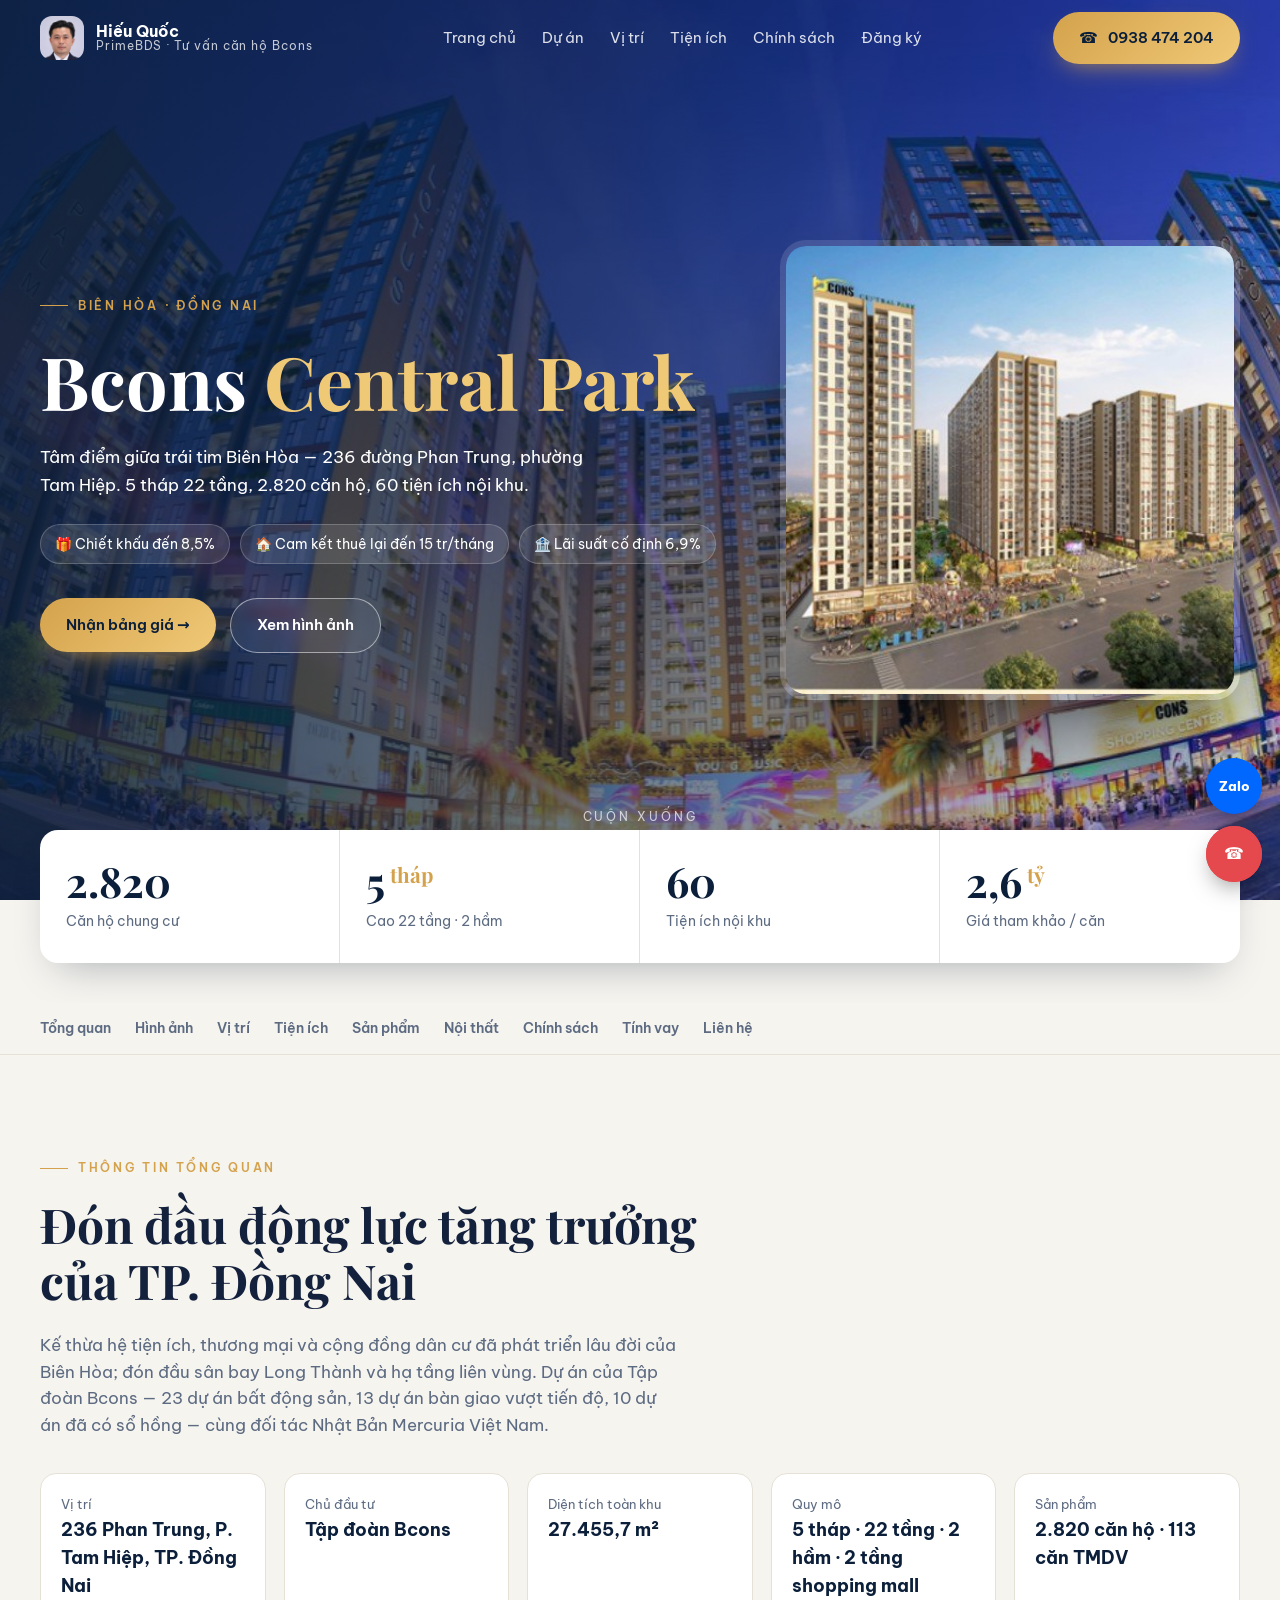
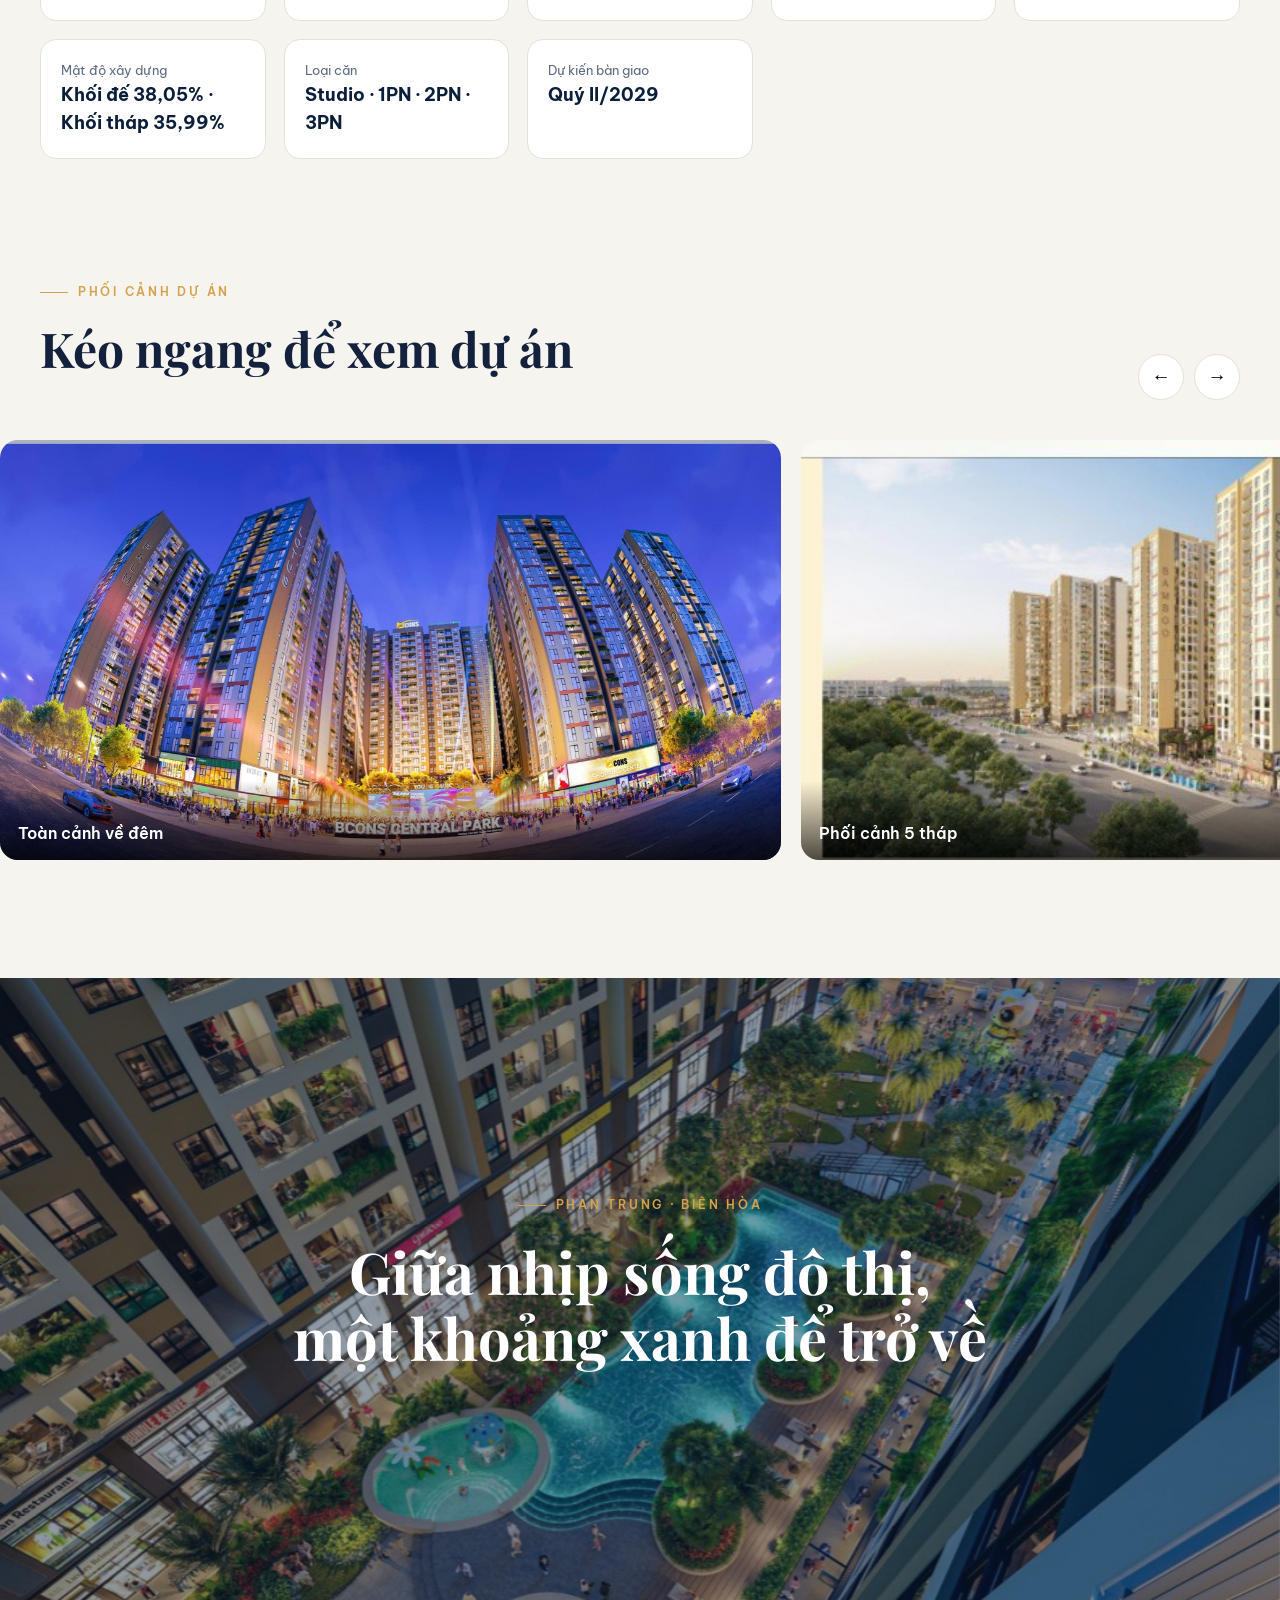
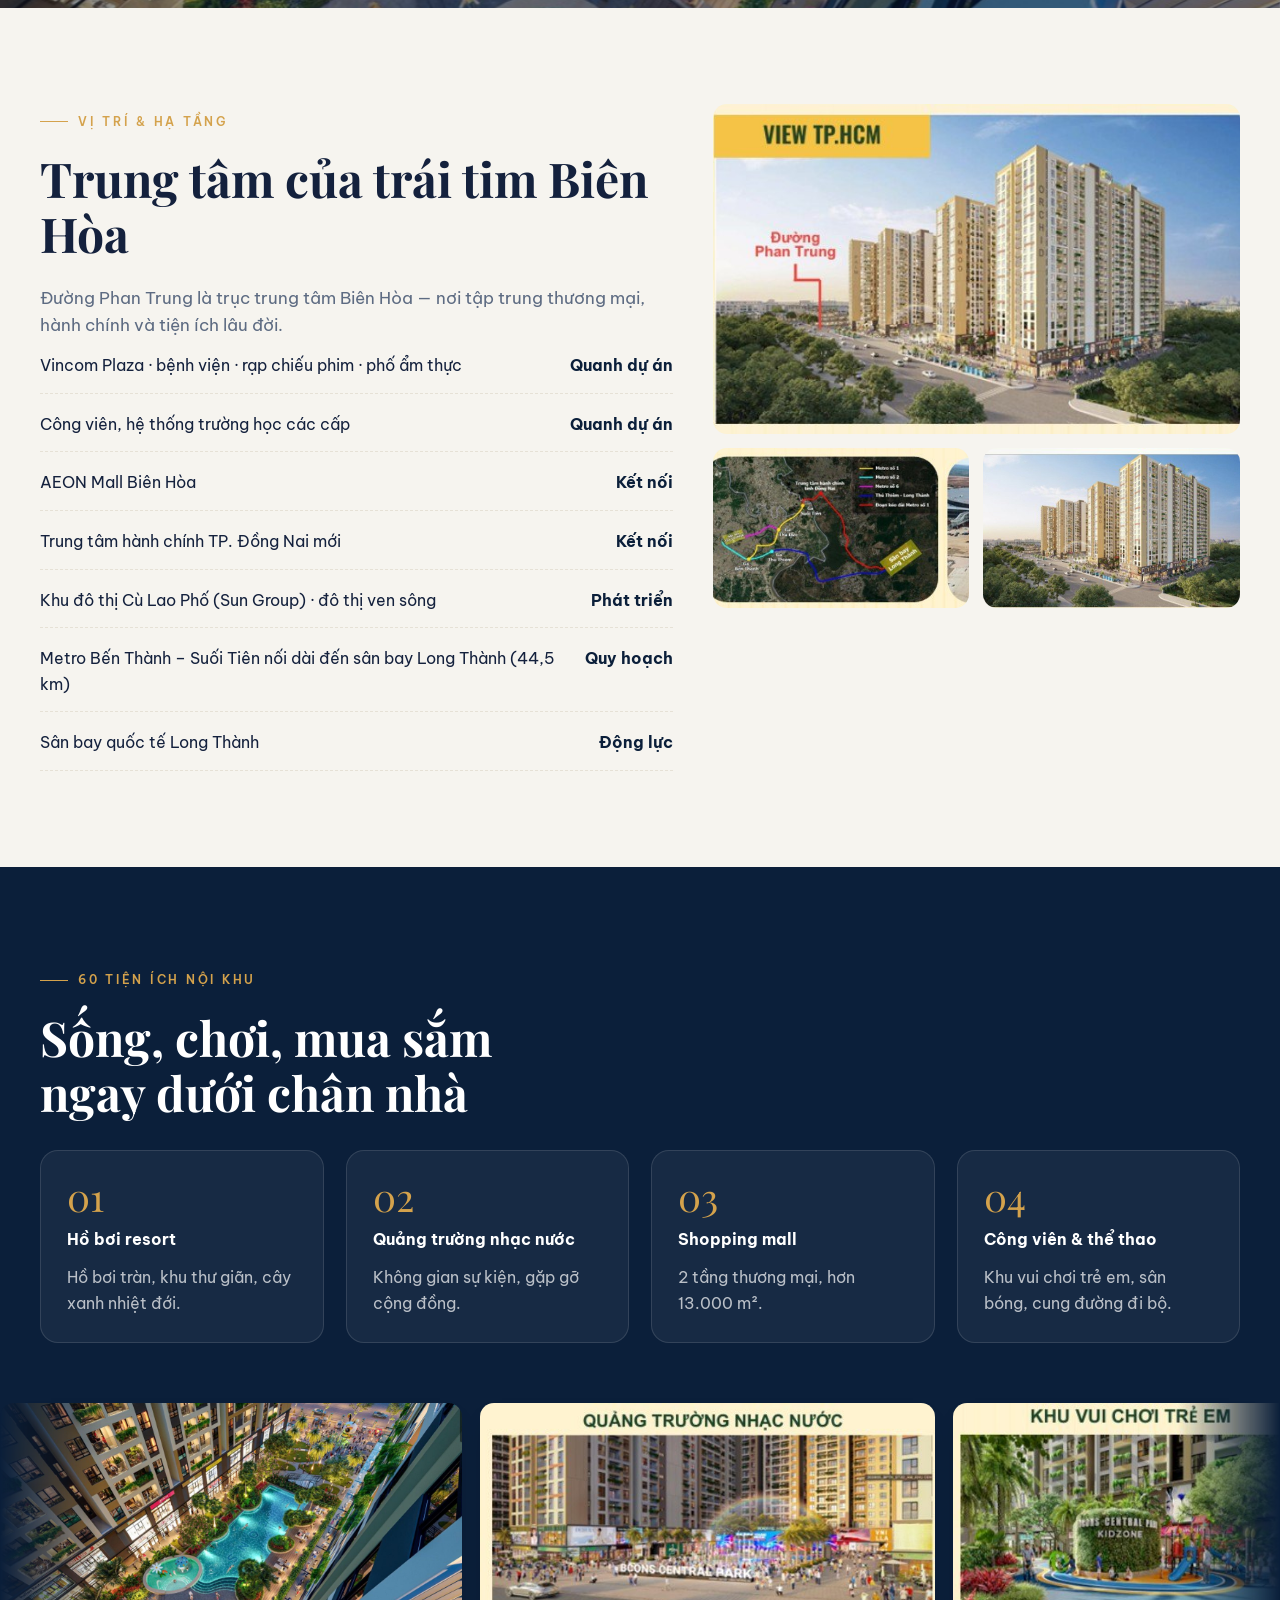
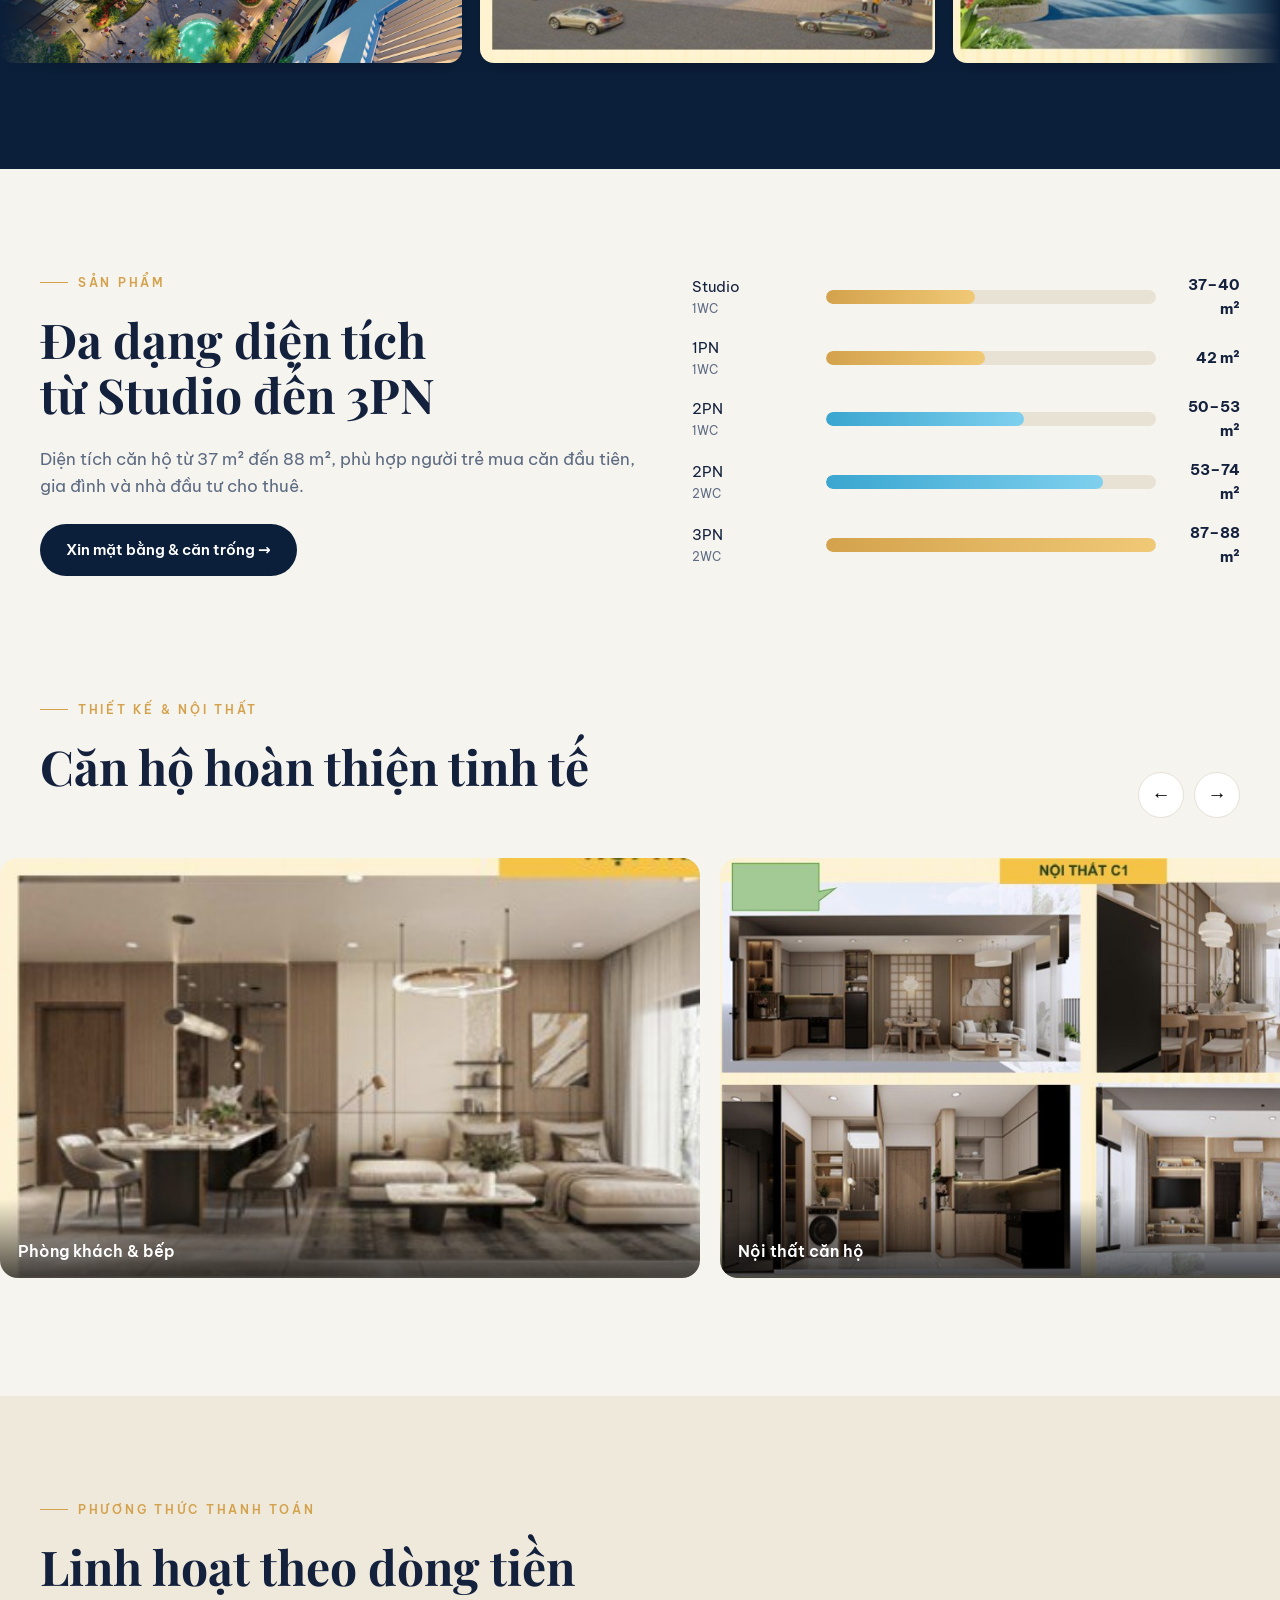
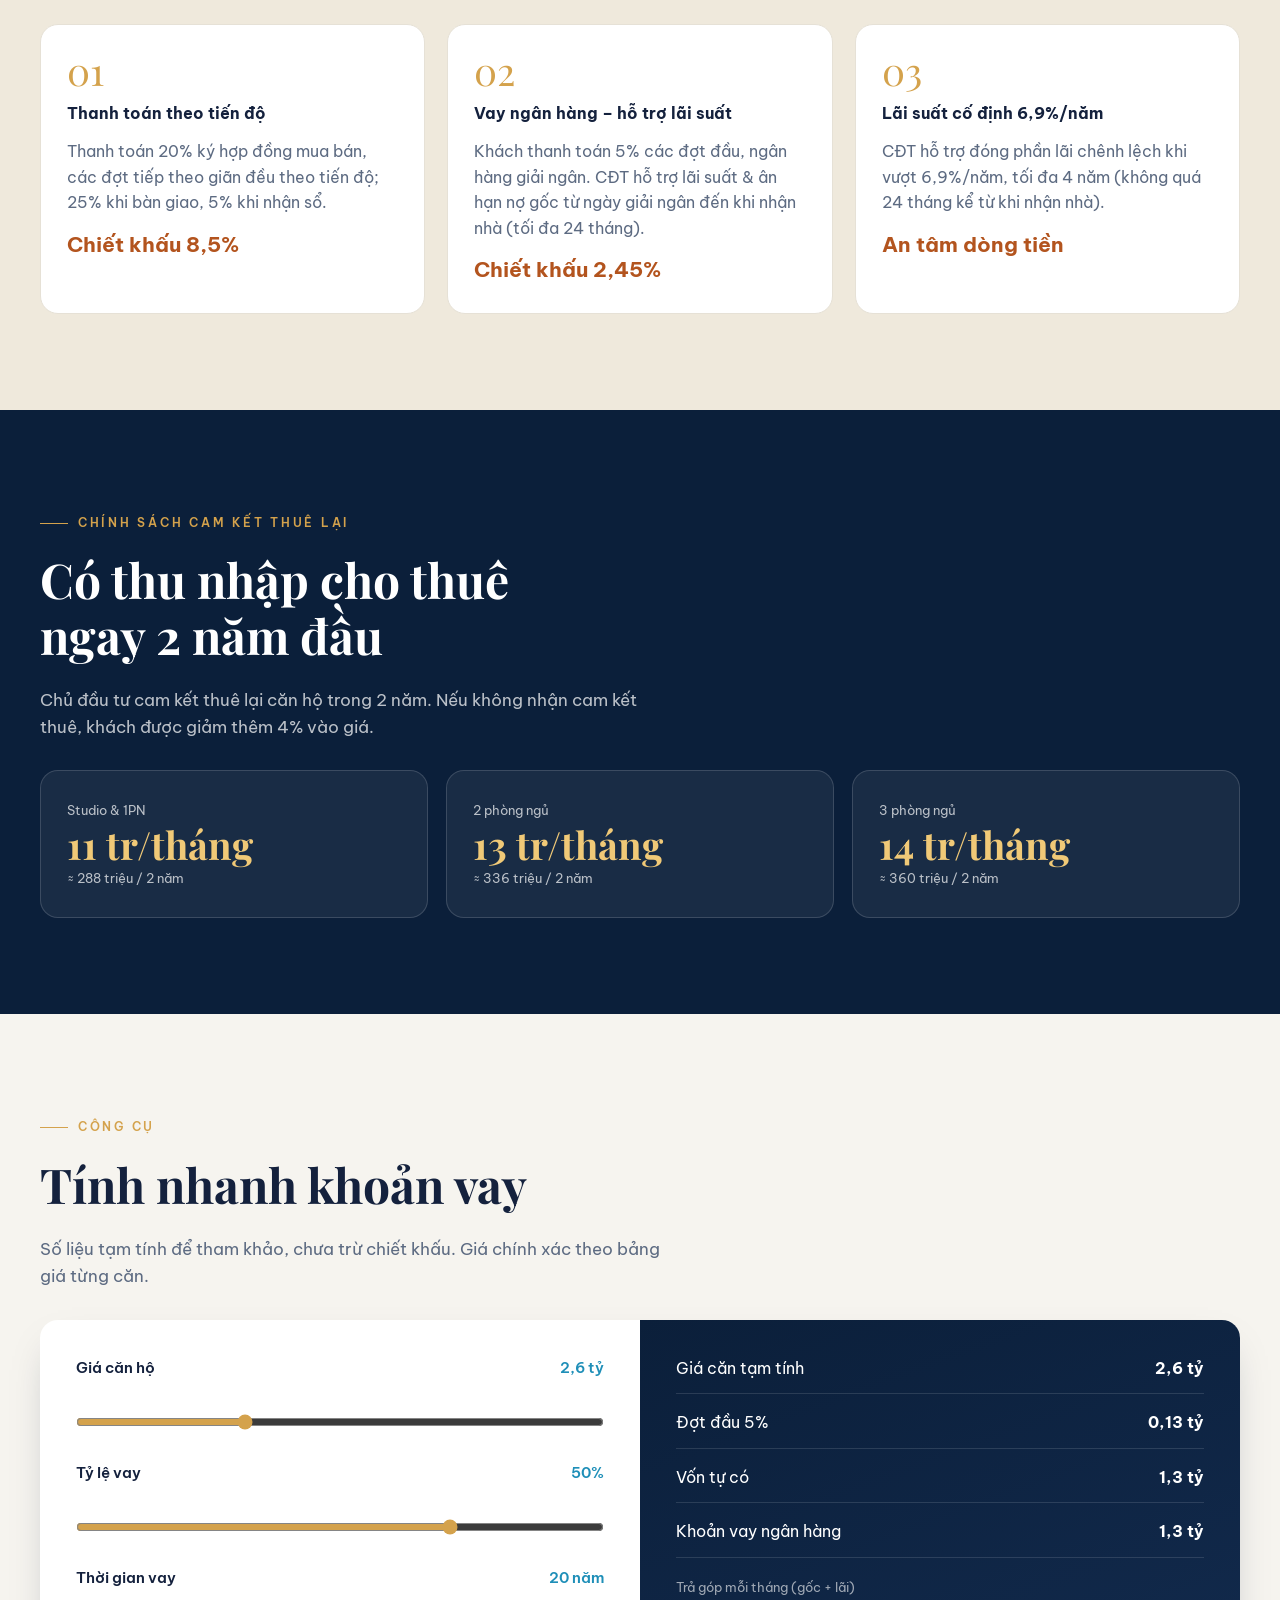
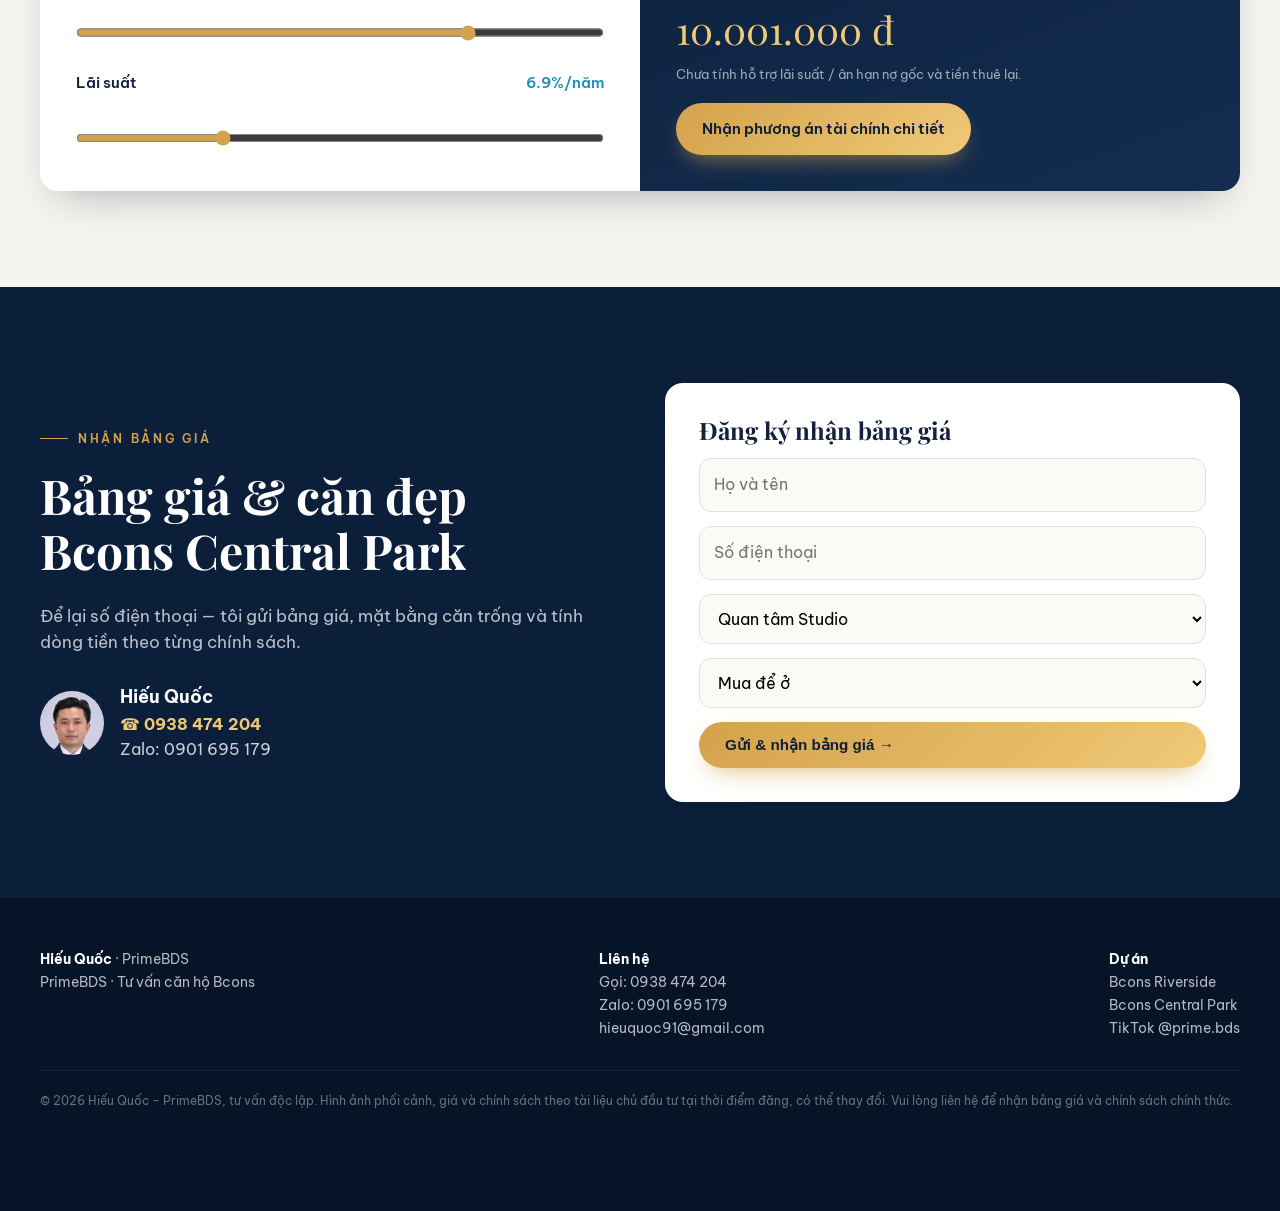
==== commit 87e37412: "Xoa watermark cua nguoi khac tren anh du an Co-Authored-By: Claude Opus 5.5 <noreply@anthropic.com>" ====
--- a/bcons-central-park.html
+++ b/bcons-central-park.html
@@ -5,7 +5,7 @@
 <meta name="viewport" content="width=device-width,initial-scale=1">
 <title>Bcons Central Park Biên Hòa · Tâm điểm trái tim Biên Hòa · {name}</title>
 <meta name="description" content="Bcons Central Park – 236 Phan Trung, Tam Hiệp, Biên Hòa, Đồng Nai. 5 tháp 22 tầng, 2.820 căn hộ, 60 tiện ích. Chiết khấu đến 8,5%, cam kết thuê lại đến 15 triệu/tháng.">
-<meta property="og:image" content="assets/img/cp-night.jpg">
+<meta property="og:image" content="assets/img/cp-night.jpg?v=8">
 <link rel="preconnect" href="https://fonts.googleapis.com">
 <link rel="preconnect" href="https://fonts.gstatic.com" crossorigin>
 <link href="https://fonts.googleapis.com/css2?family=Be+Vietnam+Pro:wght@400;500;600;700&family=Playfair+Display:wght@600;700;800&display=swap" rel="stylesheet">
@@ -56,7 +56,7 @@
 
 <!-- HERO -->
 <section class="hero">
-  <div class="hero-bg"><img src="assets/img/cp-night.jpg" alt="Bcons Central Park về đêm"></div>
+  <div class="hero-bg"><img src="assets/img/cp-night.jpg?v=8" alt="Bcons Central Park về đêm"></div>
   <div class="container hero-split">
     <div>
       <span class="eyebrow reveal">Biên Hòa · Đồng Nai</span>
@@ -70,7 +70,7 @@
         <a href="#thu-vien" class="btn btn-ghost">Xem hình ảnh</a>
       </div>
     </div>
-    <div class="hero-card reveal d2"><img src="assets/img/cp-tower.jpg" alt="Phối cảnh Bcons Central Park" data-lb="gal"></div>
+    <div class="hero-card reveal d2"><img src="assets/img/cp-tower.jpg?v=8" alt="Phối cảnh Bcons Central Park" data-lb="gal"></div>
   </div>
   <div class="scroll-hint">CUỘN XUỐNG<span></span></div>
 </section>
@@ -119,21 +119,21 @@
     <div class="hs-nav"><button data-hs="#gal" data-dir="prev" aria-label="Trước">←</button><button data-hs="#gal" data-dir="next" aria-label="Sau">→</button></div>
   </div>
   <div class="hscroll" id="gal">
-    <figure><img data-lb="gal" src="assets/img/cp-night.jpg" alt="Toàn cảnh về đêm"><figcaption>Toàn cảnh về đêm</figcaption></figure>
-    <figure><img data-lb="gal" src="assets/img/cp-render-1.jpg" alt="Phối cảnh 5 tháp" loading="lazy"><figcaption>Phối cảnh 5 tháp</figcaption></figure>
-    <figure><img data-lb="gal" src="assets/img/cp-pool.jpg" alt="Hồ bơi nội khu" loading="lazy"><figcaption>Hồ bơi nội khu</figcaption></figure>
-    <figure><img data-lb="gal" src="assets/img/cp-render-2.jpg" alt="Mặt tiền Phan Trung" loading="lazy"><figcaption>Mặt tiền dự án</figcaption></figure>
-    <figure><img data-lb="gal" src="assets/img/cp-garden.jpg" alt="Công viên giữa các tháp" loading="lazy"><figcaption>Công viên trung tâm</figcaption></figure>
-    <figure><img data-lb="gal" src="assets/img/cp-view.jpg" alt="View về TP.HCM" loading="lazy"><figcaption>View hướng TP.HCM</figcaption></figure>
-    <figure><img data-lb="gal" src="assets/img/cp-square.jpg" alt="Quảng trường nhạc nước" loading="lazy"><figcaption>Quảng trường nhạc nước</figcaption></figure>
-    <figure><img data-lb="gal" src="assets/img/cp-mall.jpg" alt="Khu thương mại" loading="lazy"><figcaption>Khu thương mại hơn 13.000 m²</figcaption></figure>
-    <figure><img data-lb="gal" src="assets/img/cp-tower.jpg" alt="Tòa tháp" loading="lazy"><figcaption>Tòa tháp</figcaption></figure>
+    <figure><img data-lb="gal" src="assets/img/cp-night.jpg?v=8" alt="Toàn cảnh về đêm"><figcaption>Toàn cảnh về đêm</figcaption></figure>
+    <figure><img data-lb="gal" src="assets/img/cp-render-1.jpg?v=8" alt="Phối cảnh 5 tháp" loading="lazy"><figcaption>Phối cảnh 5 tháp</figcaption></figure>
+    <figure><img data-lb="gal" src="assets/img/cp-pool.jpg?v=8" alt="Hồ bơi nội khu" loading="lazy"><figcaption>Hồ bơi nội khu</figcaption></figure>
+    <figure><img data-lb="gal" src="assets/img/cp-render-2.jpg?v=8" alt="Mặt tiền Phan Trung" loading="lazy"><figcaption>Mặt tiền dự án</figcaption></figure>
+    <figure><img data-lb="gal" src="assets/img/cp-garden.jpg?v=8" alt="Công viên giữa các tháp" loading="lazy"><figcaption>Công viên trung tâm</figcaption></figure>
+    <figure><img data-lb="gal" src="assets/img/cp-view.jpg?v=8" alt="View về TP.HCM" loading="lazy"><figcaption>View hướng TP.HCM</figcaption></figure>
+    <figure><img data-lb="gal" src="assets/img/cp-square.jpg?v=8" alt="Quảng trường nhạc nước" loading="lazy"><figcaption>Quảng trường nhạc nước</figcaption></figure>
+    <figure><img data-lb="gal" src="assets/img/cp-mall.jpg?v=8" alt="Khu thương mại" loading="lazy"><figcaption>Khu thương mại hơn 13.000 m²</figcaption></figure>
+    <figure><img data-lb="gal" src="assets/img/cp-tower.jpg?v=8" alt="Tòa tháp" loading="lazy"><figcaption>Tòa tháp</figcaption></figure>
   </div>
 </section>
 
 <!-- PARALLAX -->
 <section class="parallax">
-  <img src="assets/img/cp-pool.jpg" alt="">
+  <img src="assets/img/cp-pool.jpg?v=8" alt="">
   <div class="container reveal">
     <span class="eyebrow">Phan Trung · Biên Hòa</span>
     <h2>Giữa nhịp sống đô thị,<br>một khoảng xanh để trở về</h2>
@@ -158,9 +158,9 @@
       </ul>
     </div>
     <div class="loc-imgs reveal d1">
-      <img data-lb="loc" src="assets/img/cp-view.jpg" alt="Dự án trên trục Phan Trung" loading="lazy">
-      <img data-lb="loc" src="assets/img/cp-infra.jpg" alt="Hạ tầng metro và sân bay" loading="lazy">
-      <img data-lb="loc" src="assets/img/cp-render-1.jpg" alt="Phối cảnh khu vực" loading="lazy">
+      <img data-lb="loc" src="assets/img/cp-view.jpg?v=8" alt="Dự án trên trục Phan Trung" loading="lazy">
+      <img data-lb="loc" src="assets/img/cp-infra.jpg?v=8" alt="Hạ tầng metro và sân bay" loading="lazy">
+      <img data-lb="loc" src="assets/img/cp-render-1.jpg?v=8" alt="Phối cảnh khu vực" loading="lazy">
     </div>
   </div>
 </section>
@@ -179,11 +179,11 @@
   </div>
   <div class="marquee" style="margin-top:50px">
     <div class="marquee-track">
-      <img data-lb="ti" src="assets/img/cp-pool.jpg" alt="Hồ bơi" loading="lazy">
-      <img data-lb="ti" src="assets/img/cp-square.jpg" alt="Quảng trường nhạc nước" loading="lazy">
-      <img data-lb="ti" src="assets/img/cp-amenity.jpg" alt="Khu vui chơi, sân bóng, đường đi bộ" loading="lazy">
-      <img data-lb="ti" src="assets/img/cp-mall.jpg" alt="Shopping mall" loading="lazy">
-      <img data-lb="ti" src="assets/img/cp-garden.jpg" alt="Công viên" loading="lazy">
+      <img data-lb="ti" src="assets/img/cp-pool.jpg?v=8" alt="Hồ bơi" loading="lazy">
+      <img data-lb="ti" src="assets/img/cp-square.jpg?v=8" alt="Quảng trường nhạc nước" loading="lazy">
+      <img data-lb="ti" src="assets/img/cp-amenity.jpg?v=8" alt="Khu vui chơi, sân bóng, đường đi bộ" loading="lazy">
+      <img data-lb="ti" src="assets/img/cp-mall.jpg?v=8" alt="Shopping mall" loading="lazy">
+      <img data-lb="ti" src="assets/img/cp-garden.jpg?v=8" alt="Công viên" loading="lazy">
     </div>
   </div>
 </section>
@@ -214,9 +214,9 @@
     <div class="hs-nav"><button data-hs="#int" data-dir="prev" aria-label="Trước">←</button><button data-hs="#int" data-dir="next" aria-label="Sau">→</button></div>
   </div>
   <div class="hscroll" id="int">
-    <figure><img data-lb="int" src="assets/img/cp-int-3.jpg" alt="Phòng khách & bếp" loading="lazy"><figcaption>Phòng khách & bếp</figcaption></figure>
-    <figure><img data-lb="int" src="assets/img/cp-int-1.jpg" alt="Nội thất căn hộ" loading="lazy"><figcaption>Nội thất căn hộ</figcaption></figure>
-    <figure><img data-lb="int" src="assets/img/cp-int-2.jpg" alt="Phòng ngủ & WC" loading="lazy"><figcaption>Phòng ngủ & WC</figcaption></figure>
+    <figure><img data-lb="int" src="assets/img/cp-int-3.jpg?v=8" alt="Phòng khách & bếp" loading="lazy"><figcaption>Phòng khách & bếp</figcaption></figure>
+    <figure><img data-lb="int" src="assets/img/cp-int-1.jpg?v=8" alt="Nội thất căn hộ" loading="lazy"><figcaption>Nội thất căn hộ</figcaption></figure>
+    <figure><img data-lb="int" src="assets/img/cp-int-2.jpg?v=8" alt="Phòng ngủ & WC" loading="lazy"><figcaption>Phòng ngủ & WC</figcaption></figure>
   </div>
 </section>
 
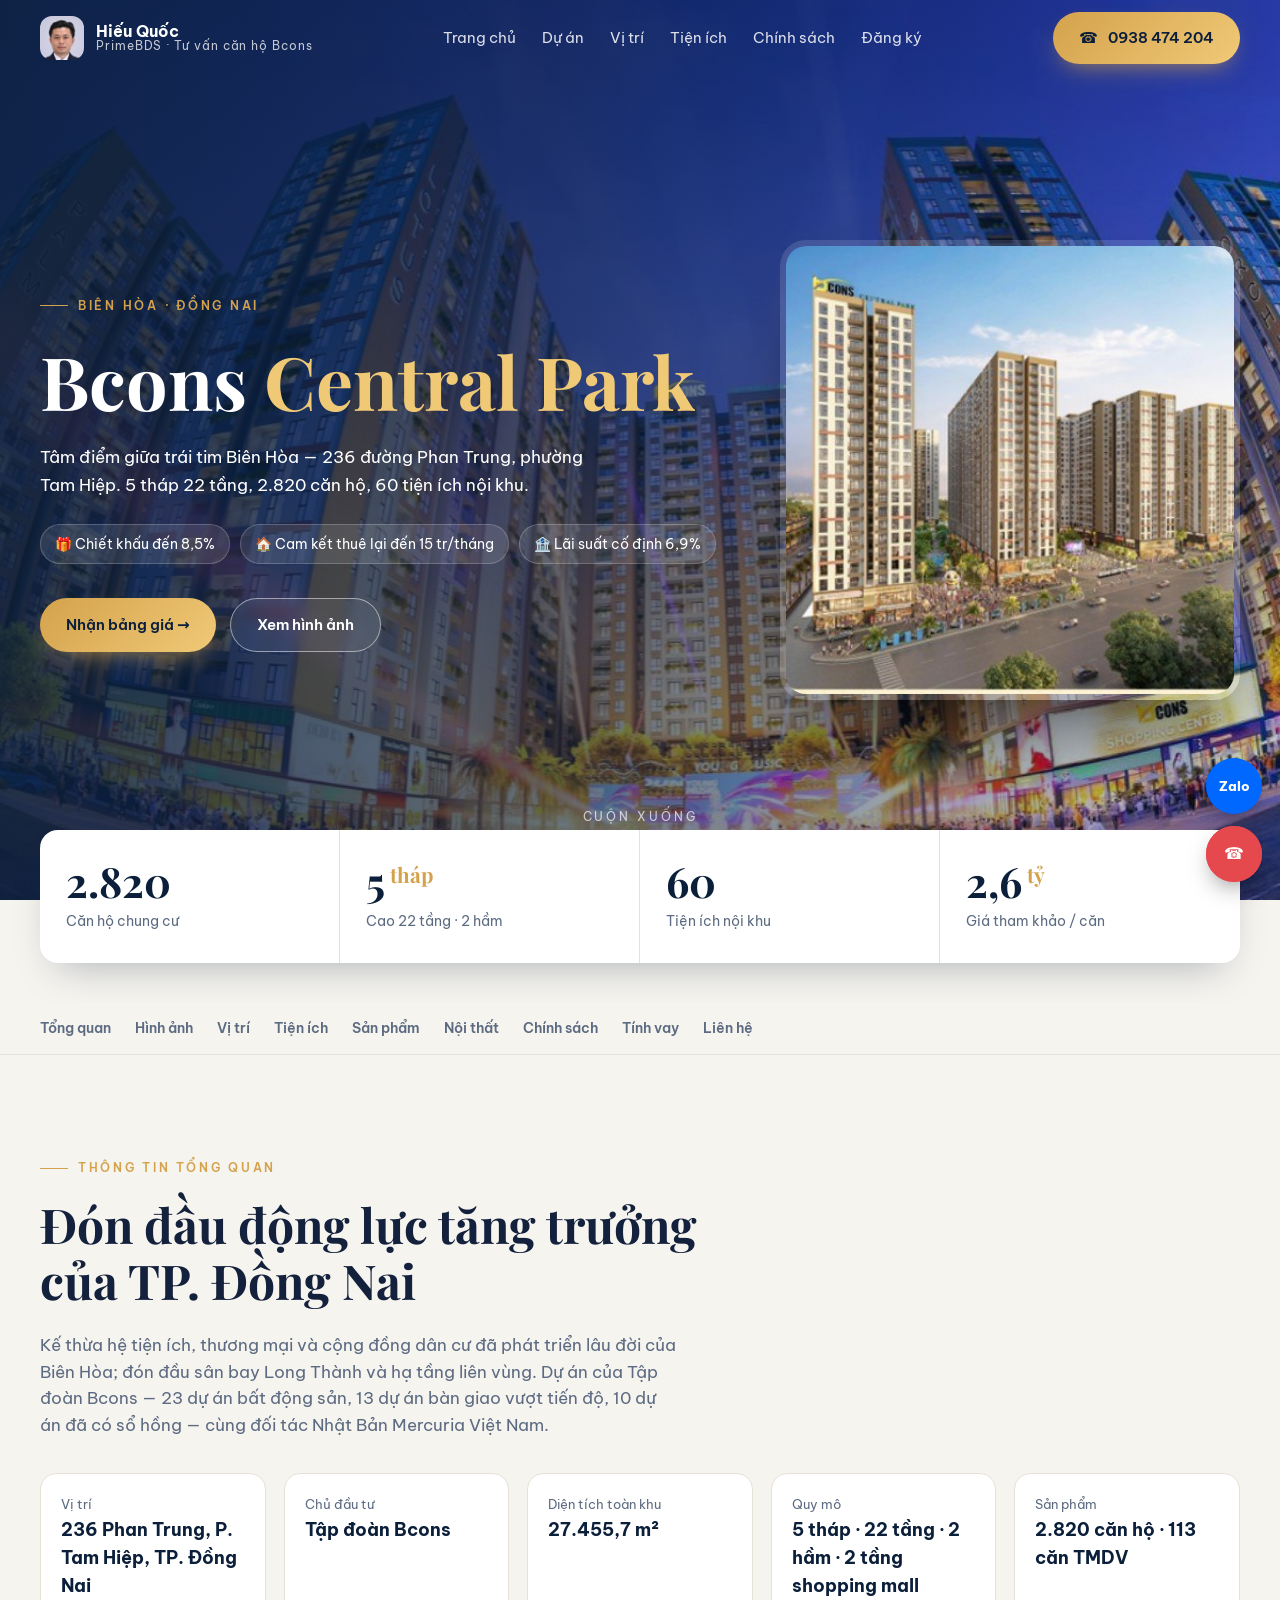
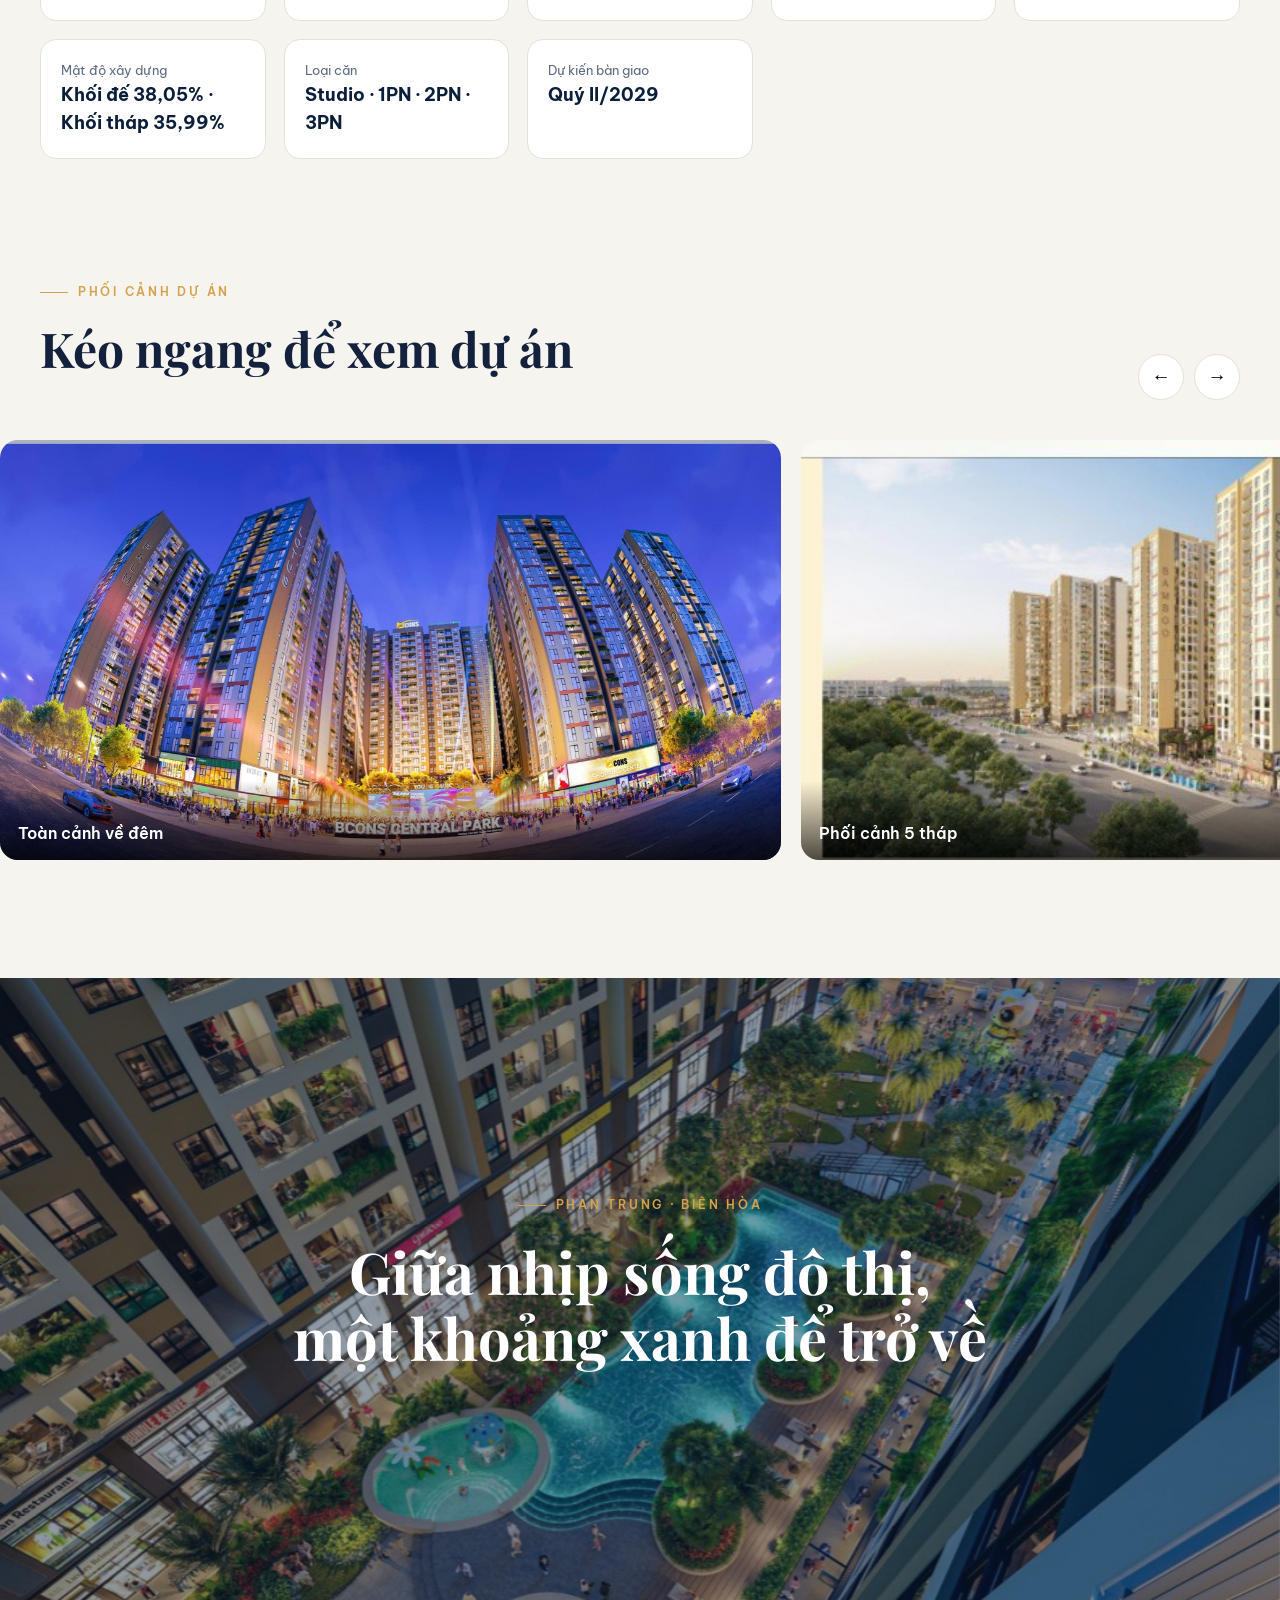
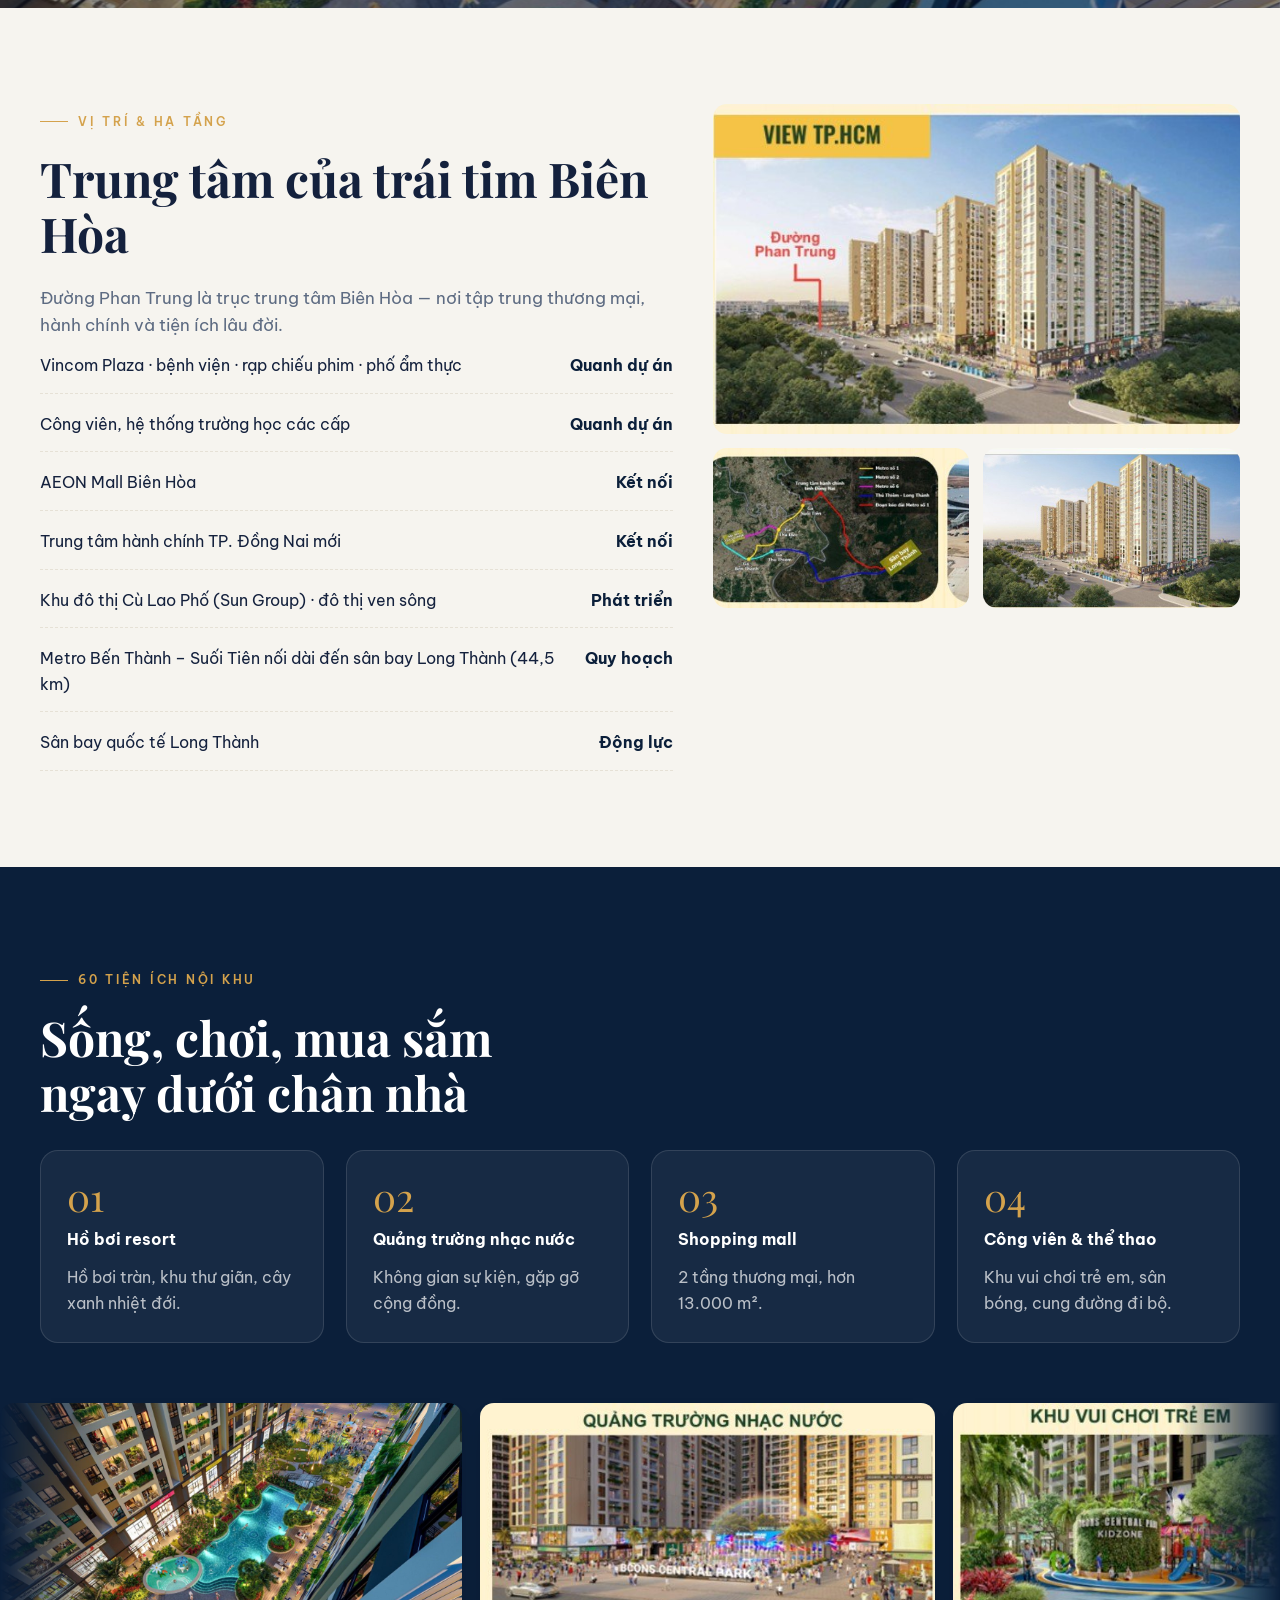
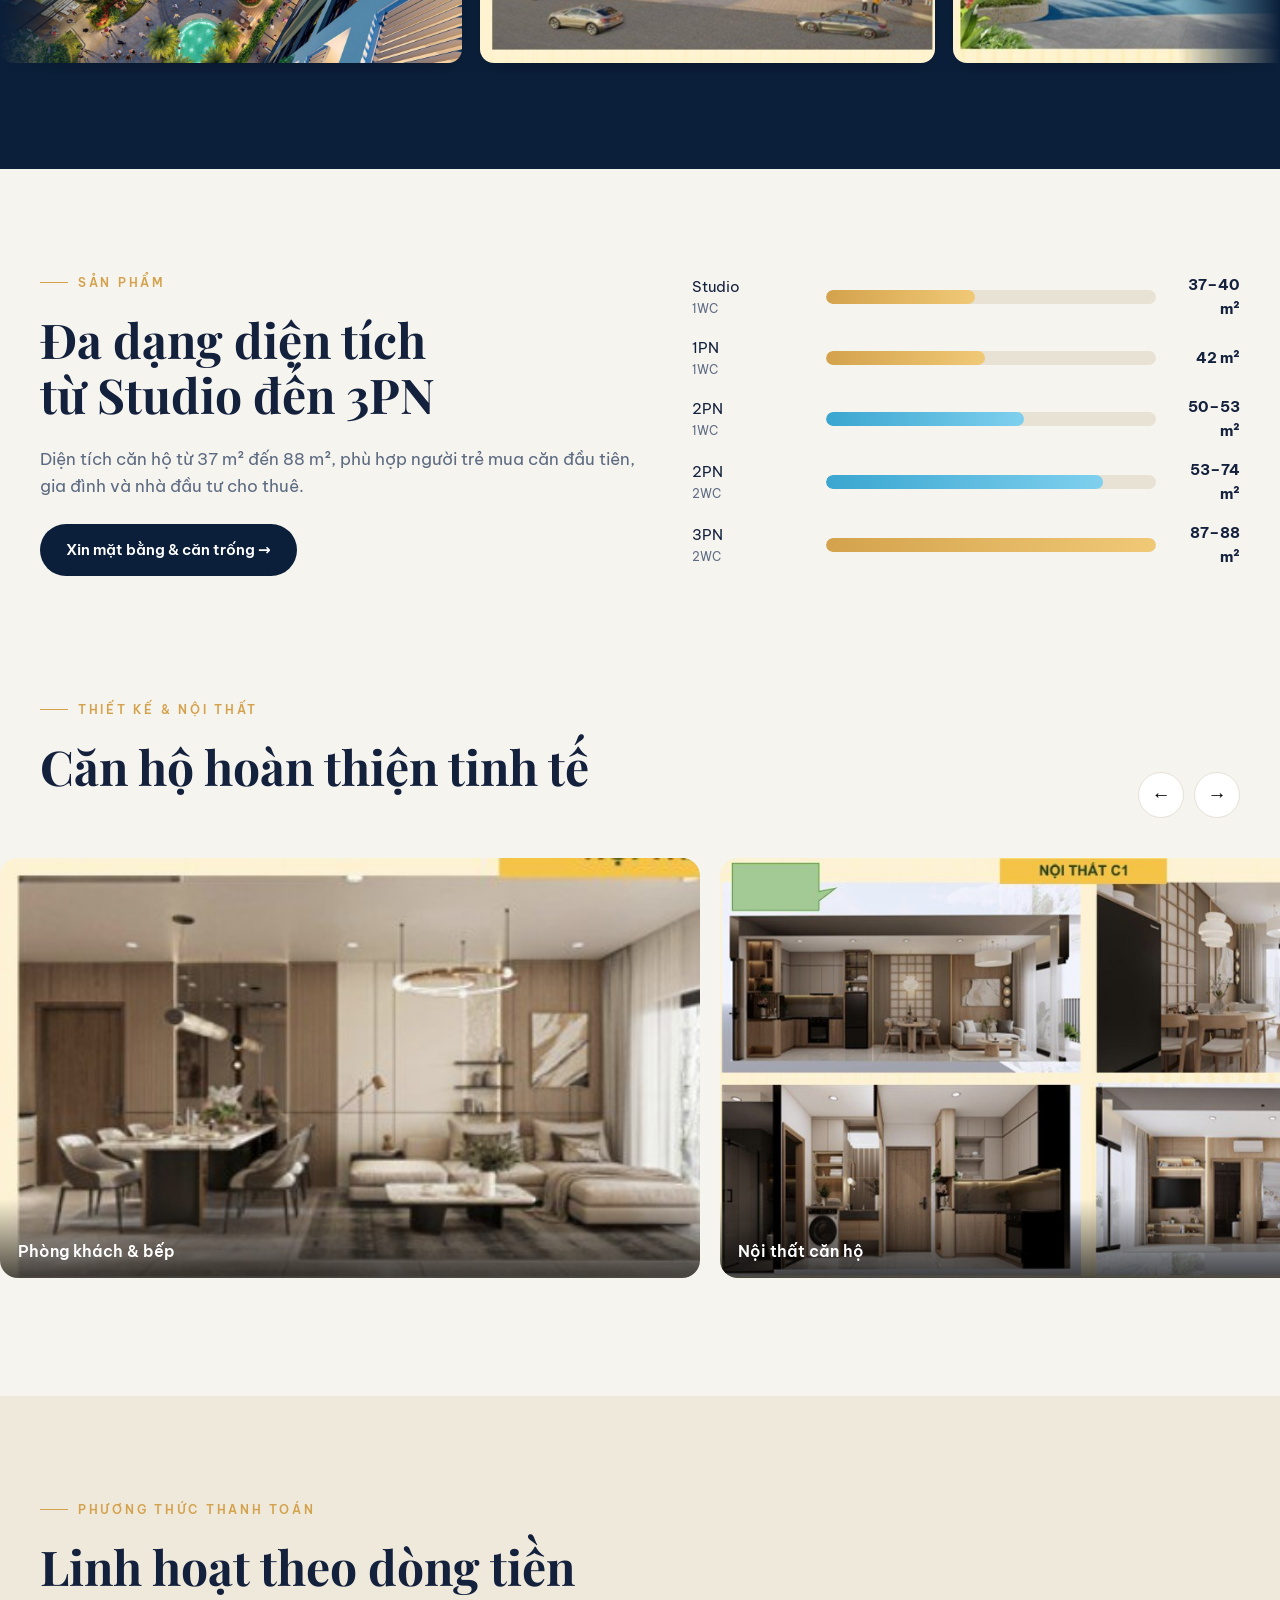
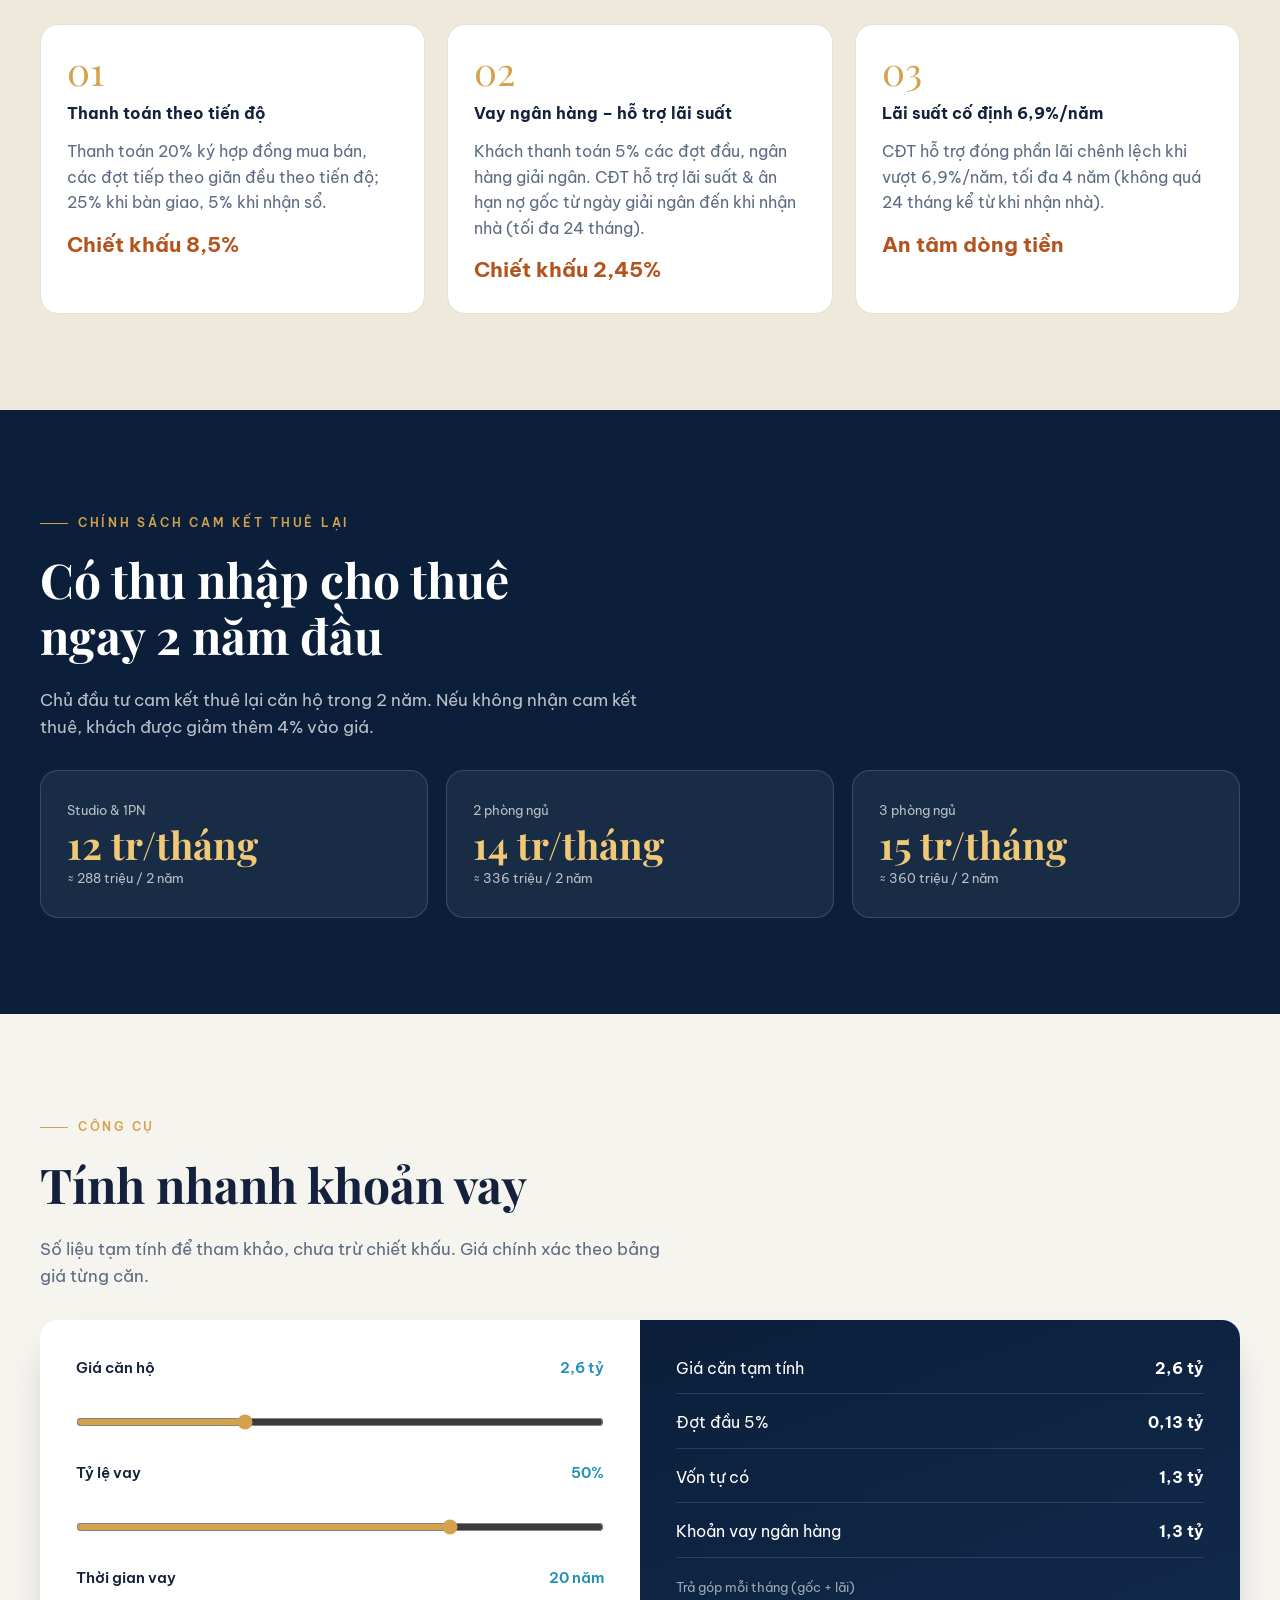
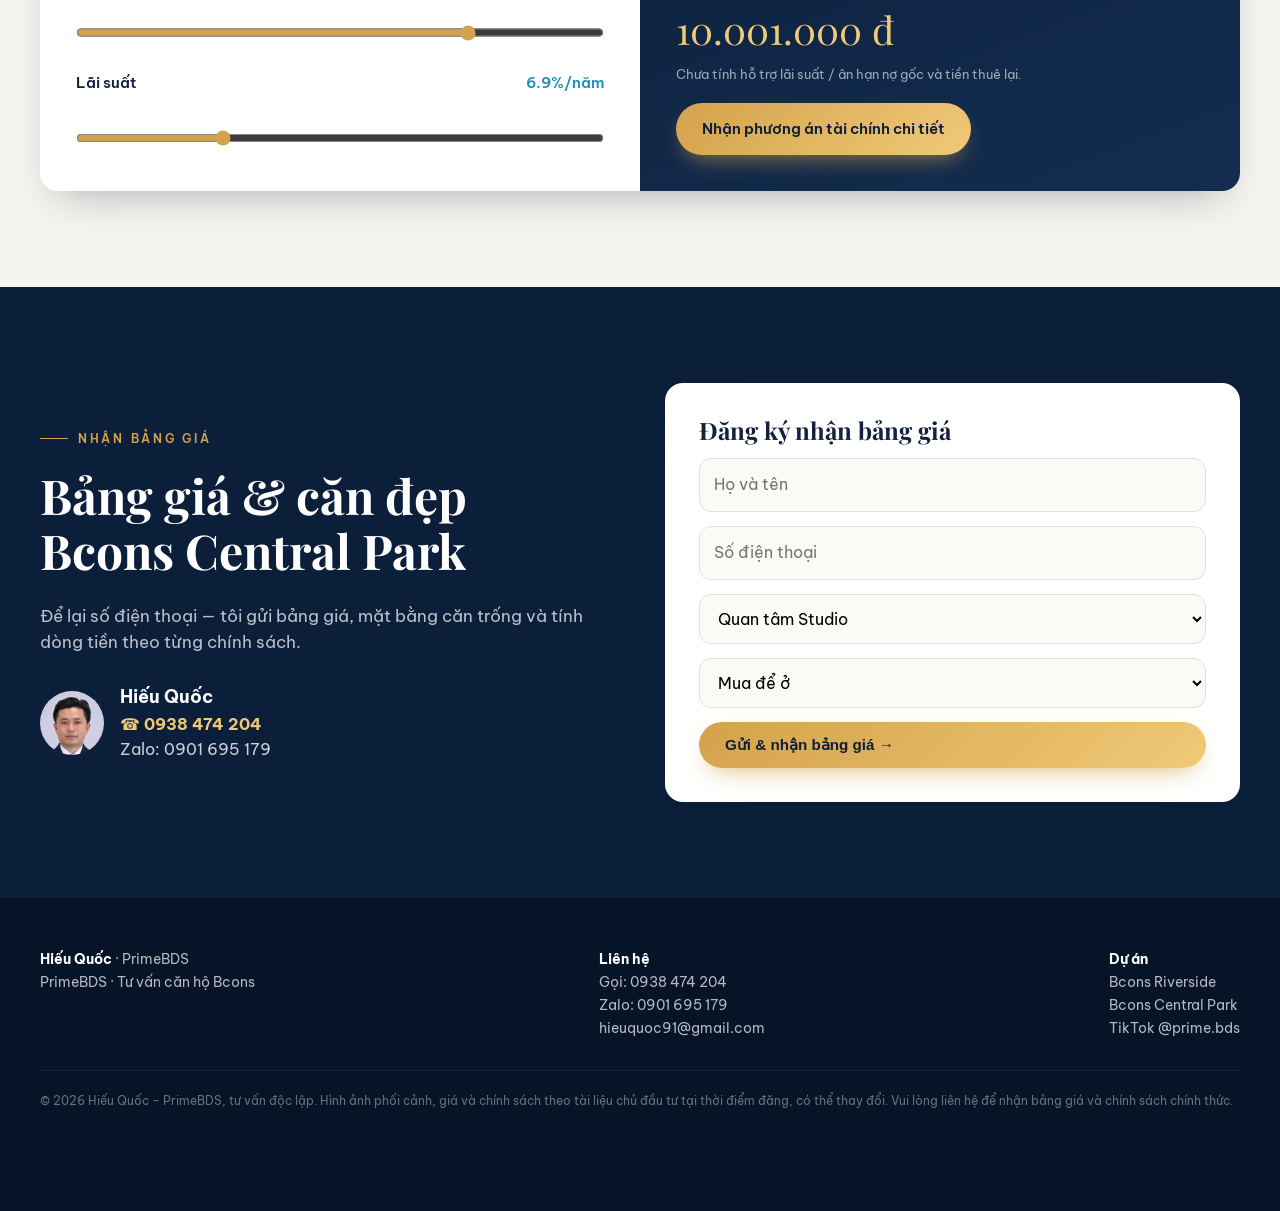
==== commit 36f96e57: "Ve toi: 15 nam kinh nghiem BDS va quan ly van hanh Co-Authored-By: Claude Opus 5.5 <noreply@anthropi" ====
--- a/bcons-central-park.html
+++ b/bcons-central-park.html
@@ -29,7 +29,7 @@
   .rent small{opacity:.7}
   @media (max-width:900px){.hero-split{grid-template-columns:1fr}.hero-card{display:none}.rent{grid-template-columns:1fr}}
 </style>
-<script src="assets/config.js?v=6"></script>
+<script src="assets/config.js?v=9"></script>
 </head>
 <body>
 
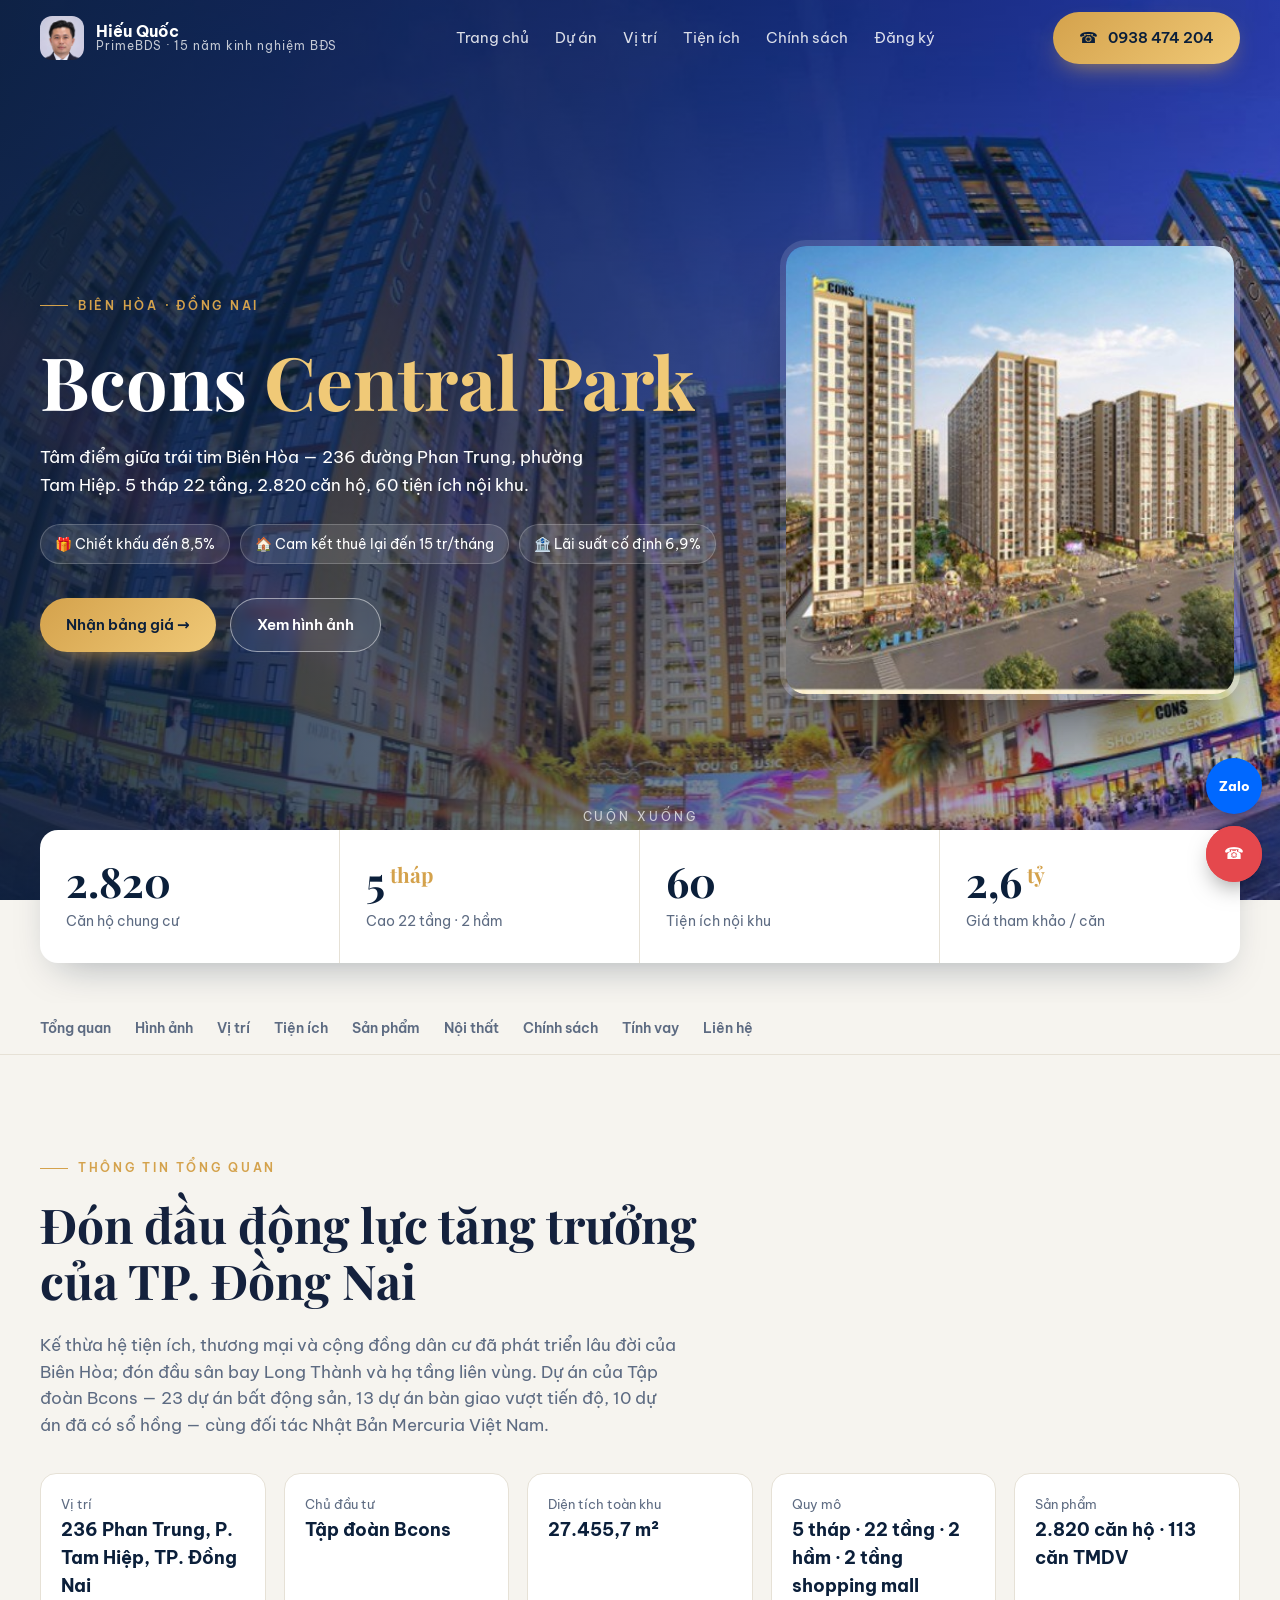
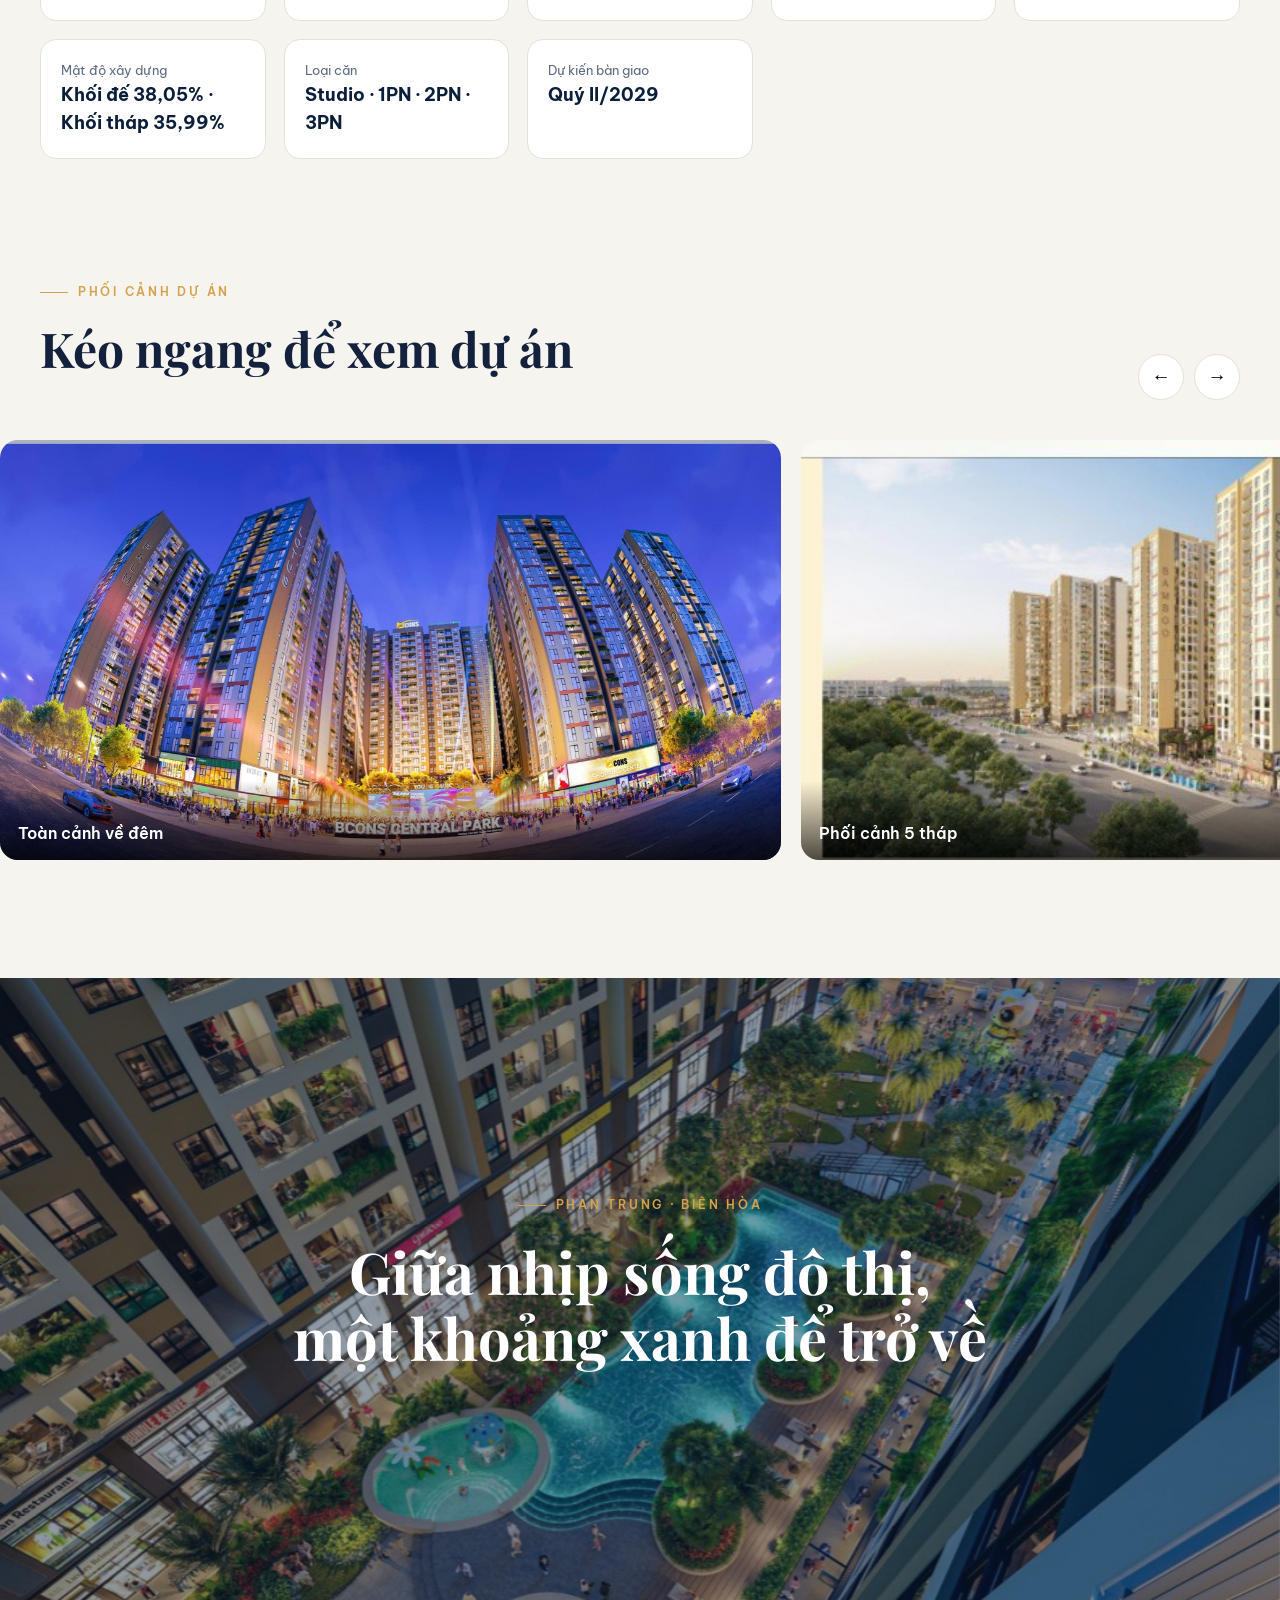
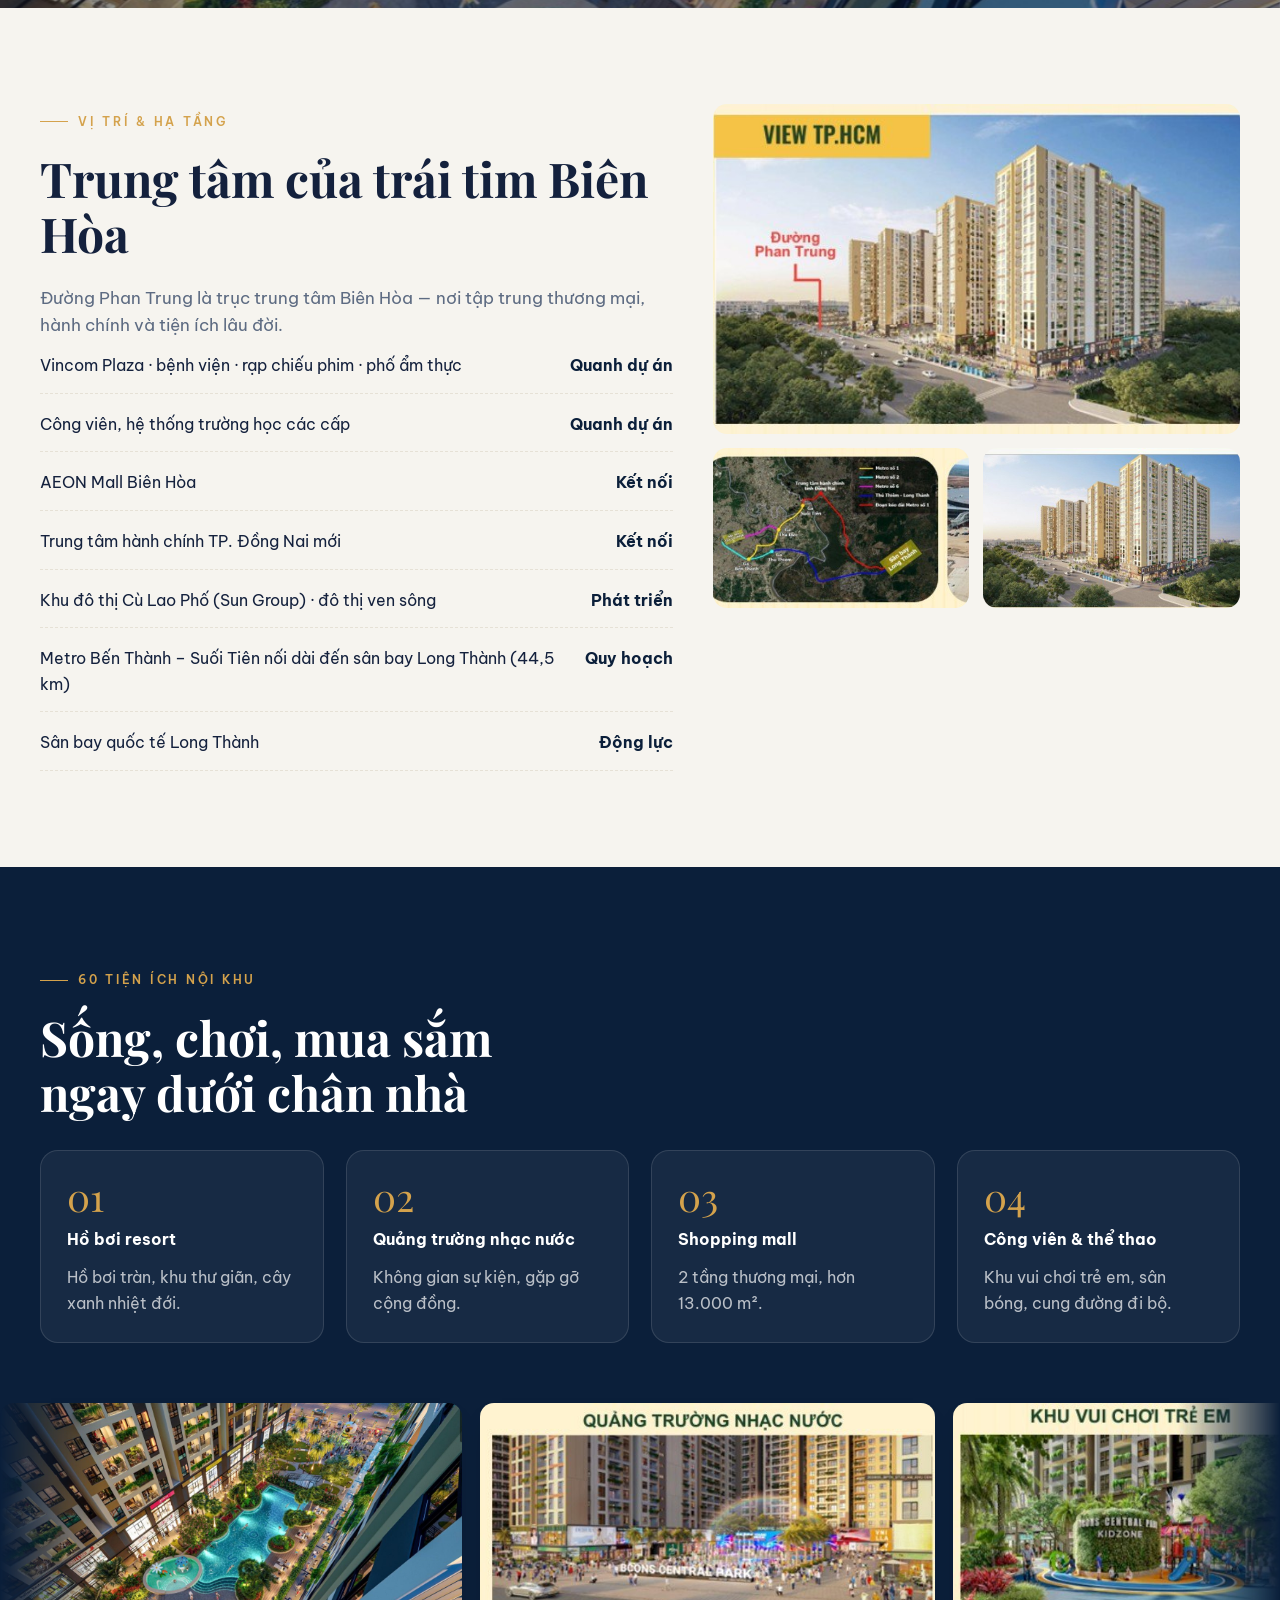
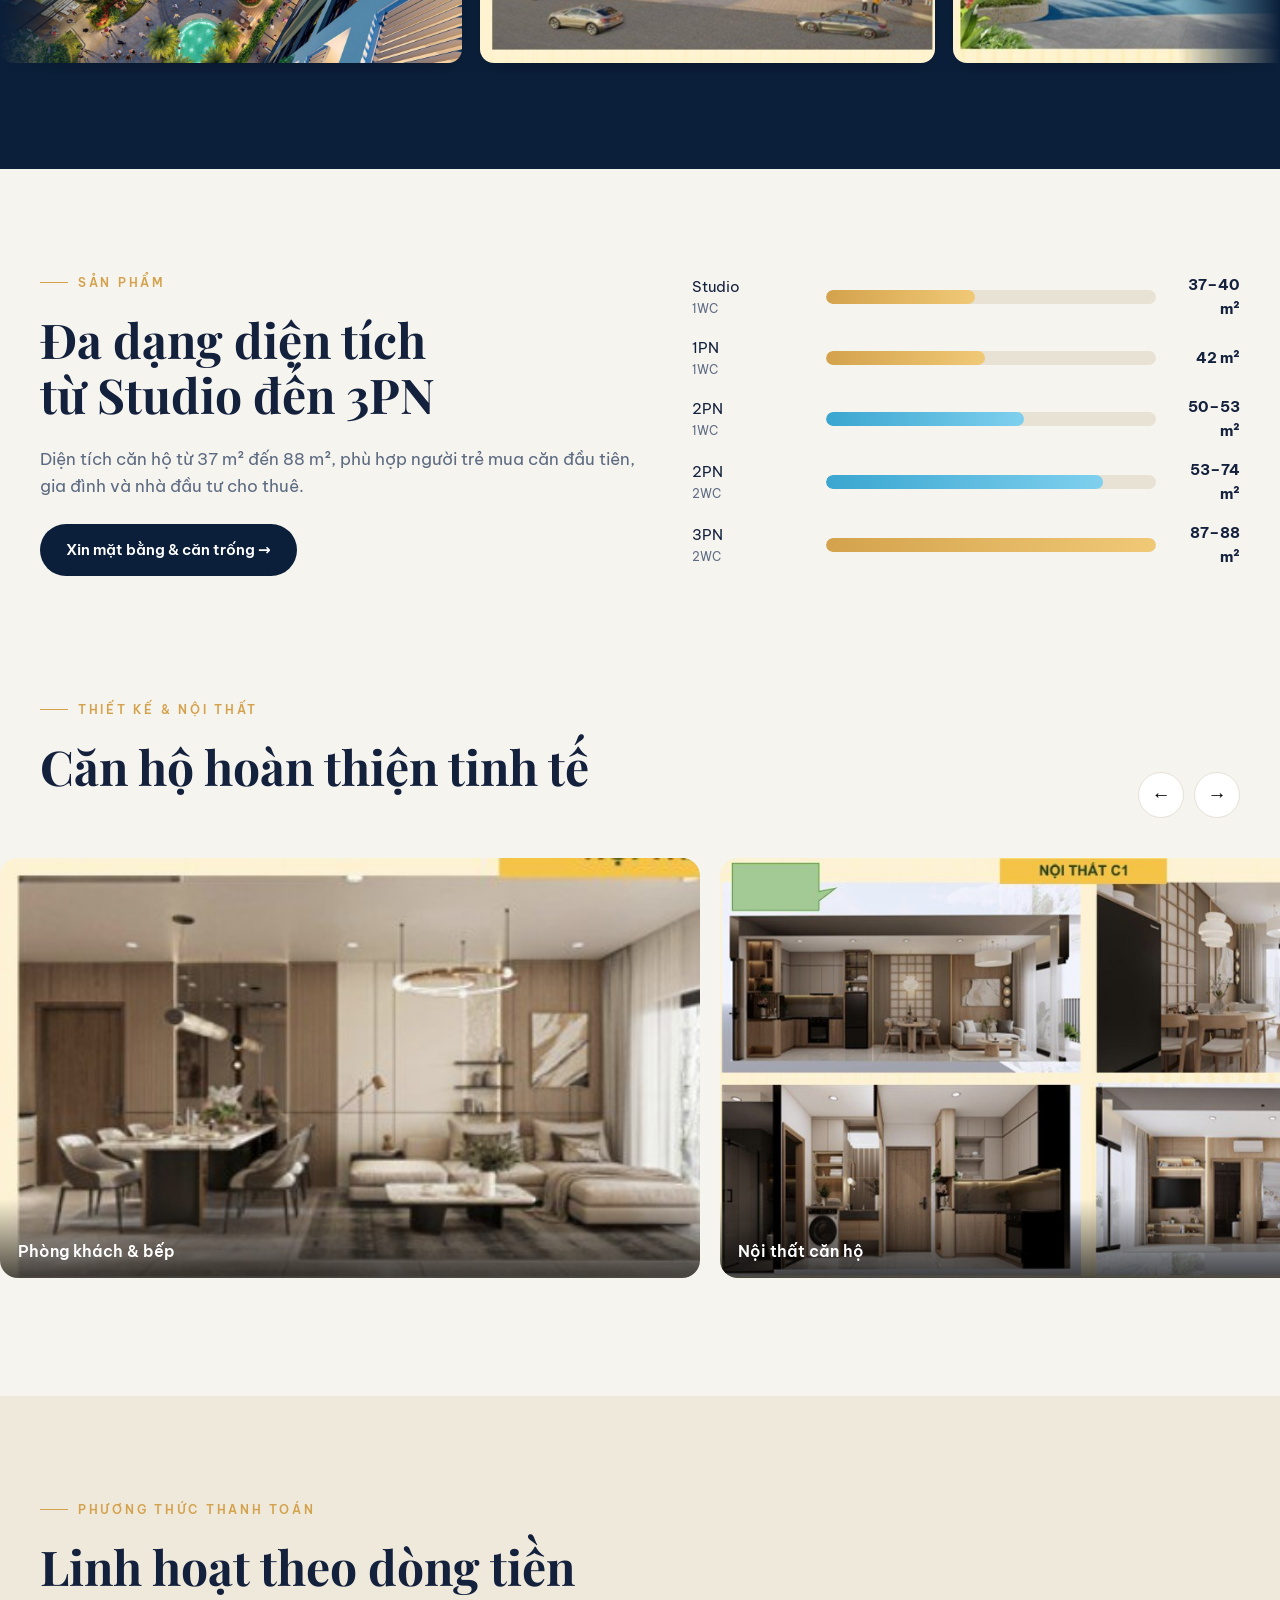
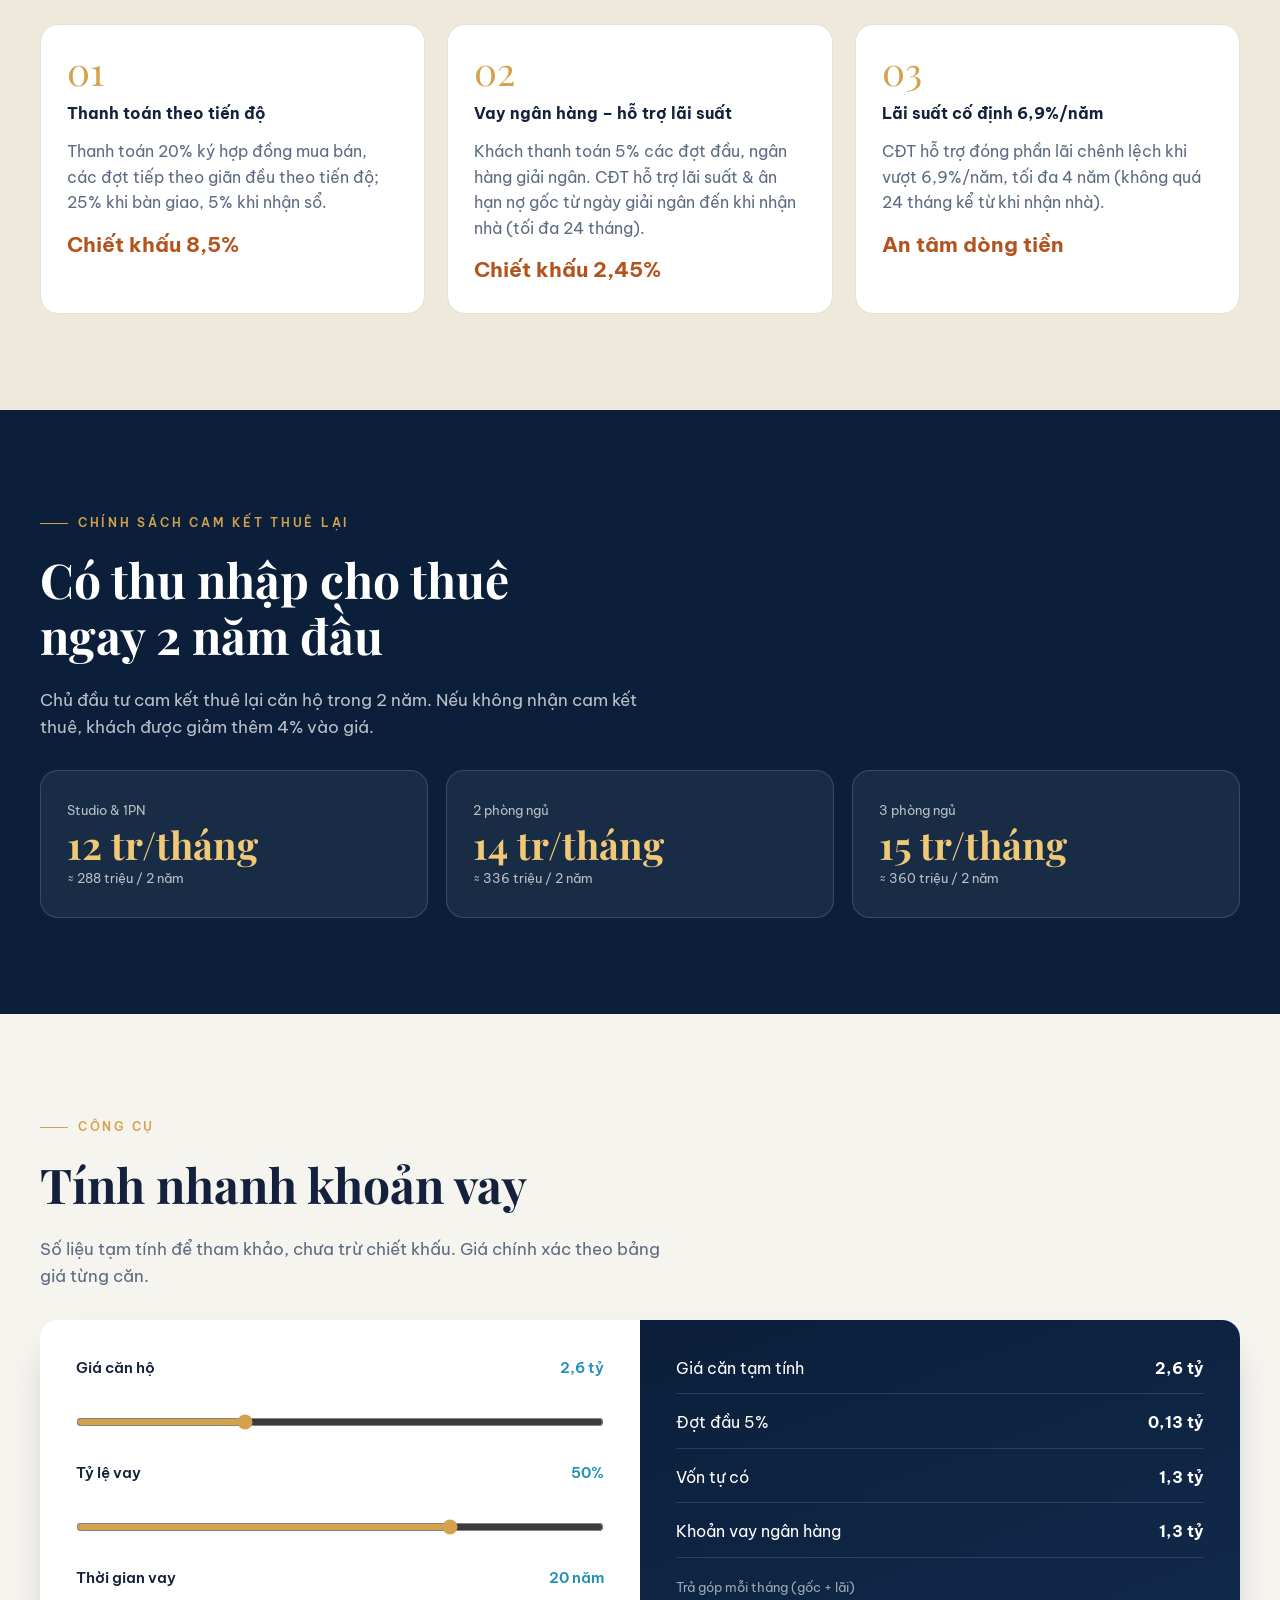
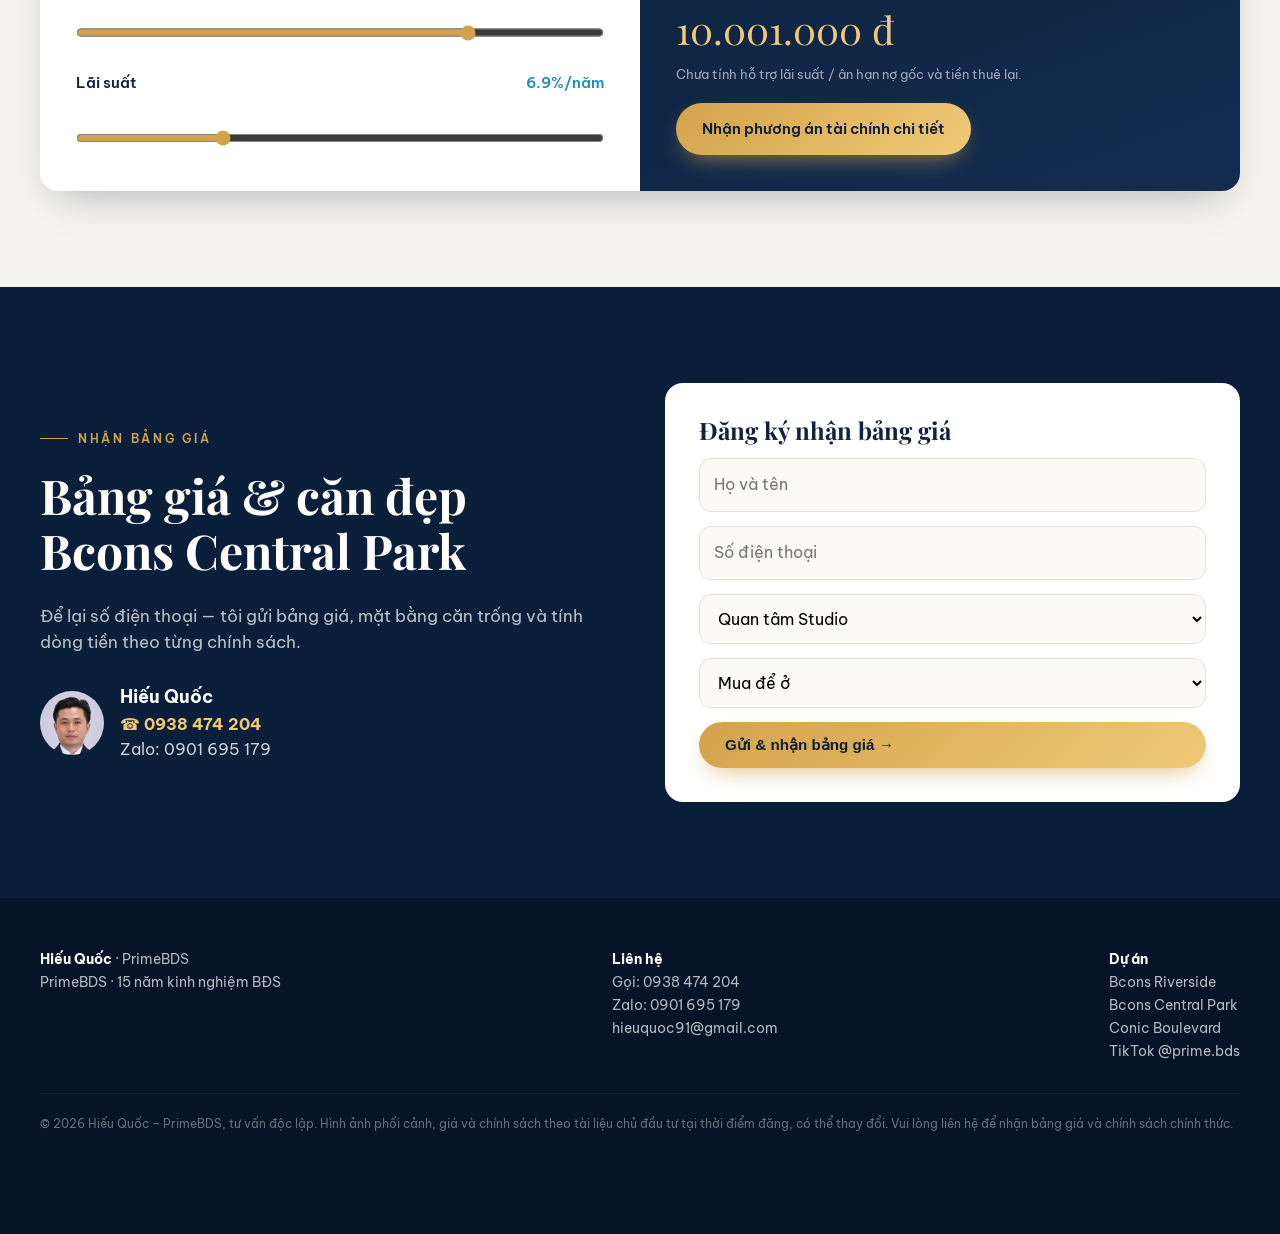
==== commit 61166d53: "Them trang Conic Boulevard: vi tri, tien ich, quy mo, nha mau, so hong, gia tu 2,5 ty Co-Authored-By" ====
--- a/bcons-central-park.html
+++ b/bcons-central-park.html
@@ -29,7 +29,7 @@
   .rent small{opacity:.7}
   @media (max-width:900px){.hero-split{grid-template-columns:1fr}.hero-card{display:none}.rent{grid-template-columns:1fr}}
 </style>
-<script src="assets/config.js?v=9"></script>
+<script src="assets/config.js?v=10"></script>
 </head>
 <body>
 
@@ -305,7 +305,7 @@
   <div class="container">
     <div><b data-agent="name"></b> · <span data-agent="brand"></span><br><span data-agent="title"></span></div>
     <div><b>Liên hệ</b><br>Gọi: <a data-tel data-agent="phoneDisplay"></a><br>Zalo: <a data-zalo data-agent="zaloDisplay"></a><br><a data-mail data-agent="email"></a></div>
-    <div><b>Dự án</b><br><a href="bcons-riverside.html">Bcons Riverside</a><br><a href="bcons-central-park.html">Bcons Central Park</a><br><a data-tiktok>TikTok <span data-agent="tiktokHandle"></span></a></div>
+    <div><b>Dự án</b><br><a href="bcons-riverside.html">Bcons Riverside</a><br><a href="bcons-central-park.html">Bcons Central Park</a><br><a href="conic-boulevard.html">Conic Boulevard</a><br><a data-tiktok>TikTok <span data-agent="tiktokHandle"></span></a></div>
     <p class="disc">© <span class="year"></span> <span data-agent="name"></span> – <span data-agent="brand"></span>, tư vấn độc lập. Hình ảnh phối cảnh, giá và chính sách theo tài liệu chủ đầu tư tại thời điểm đăng, có thể thay đổi. Vui lòng liên hệ để nhận bảng giá và chính sách chính thức.</p>
   </div>
 </footer>
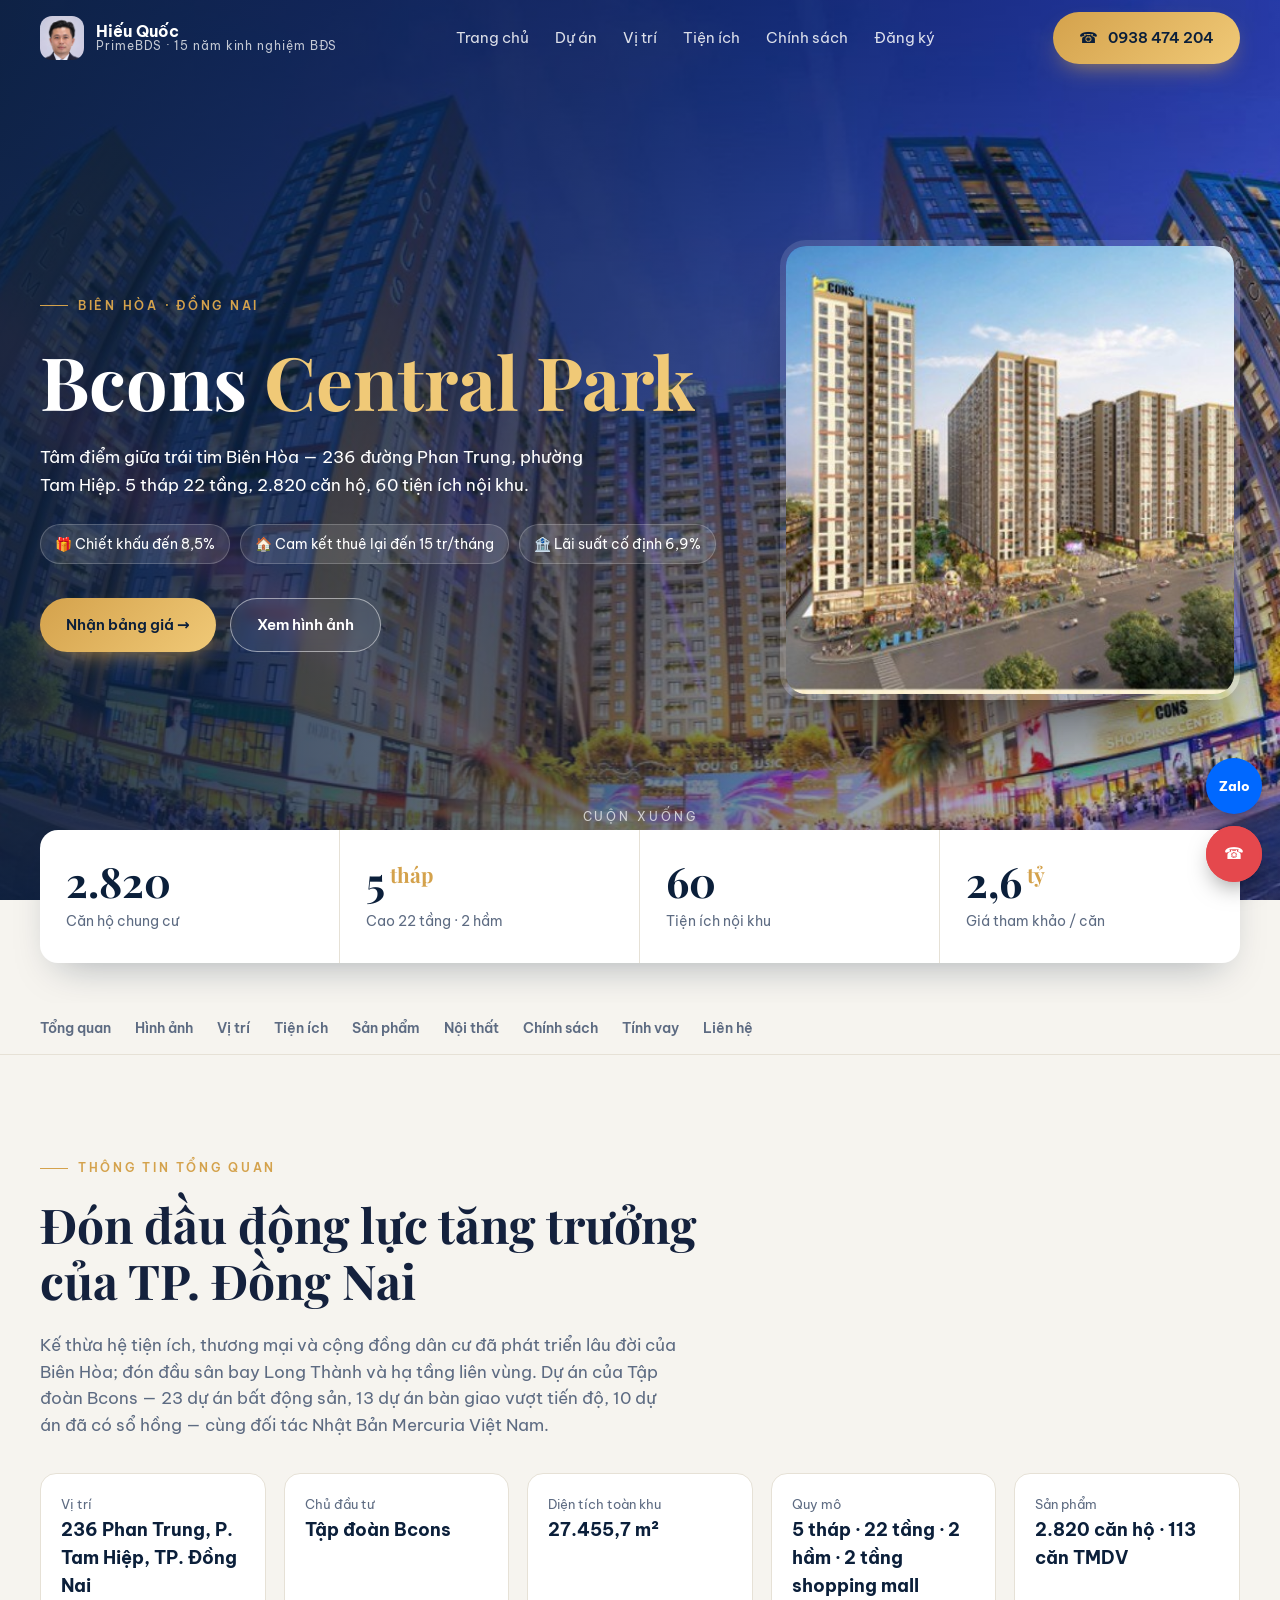
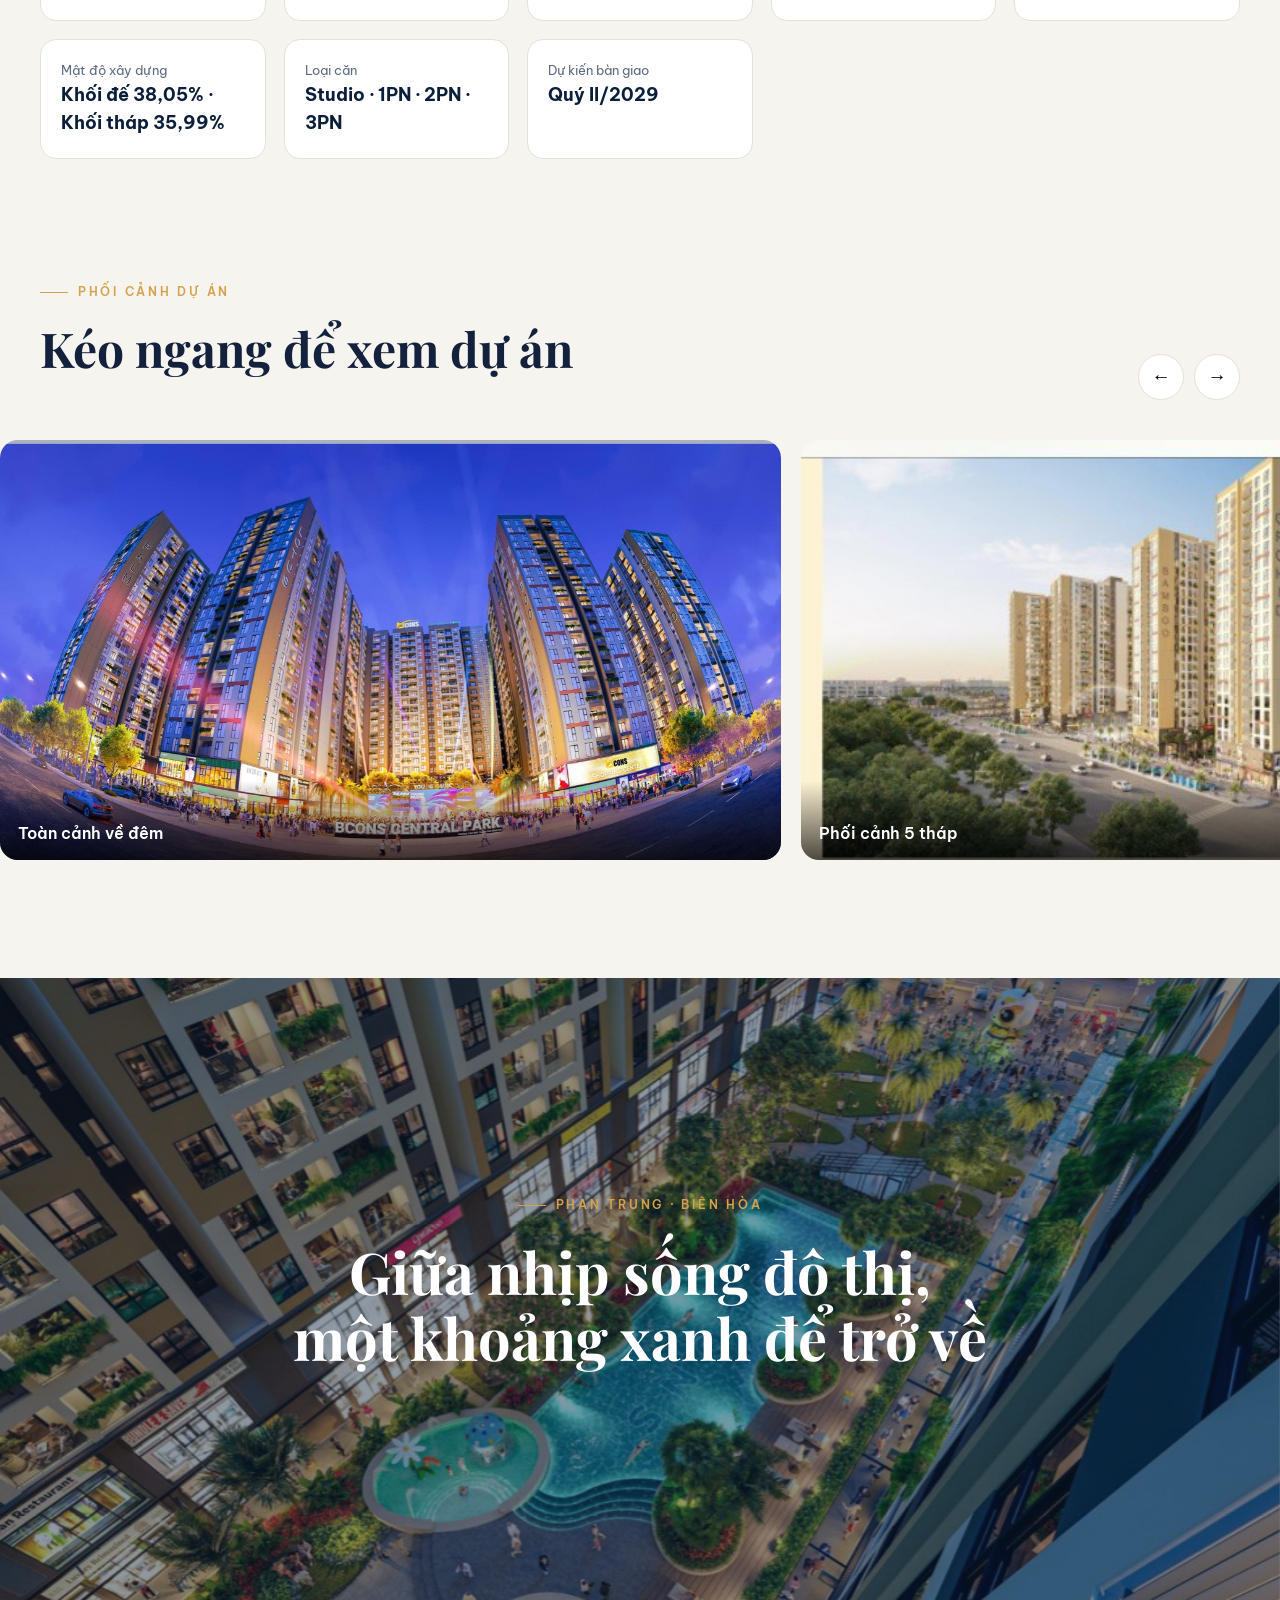
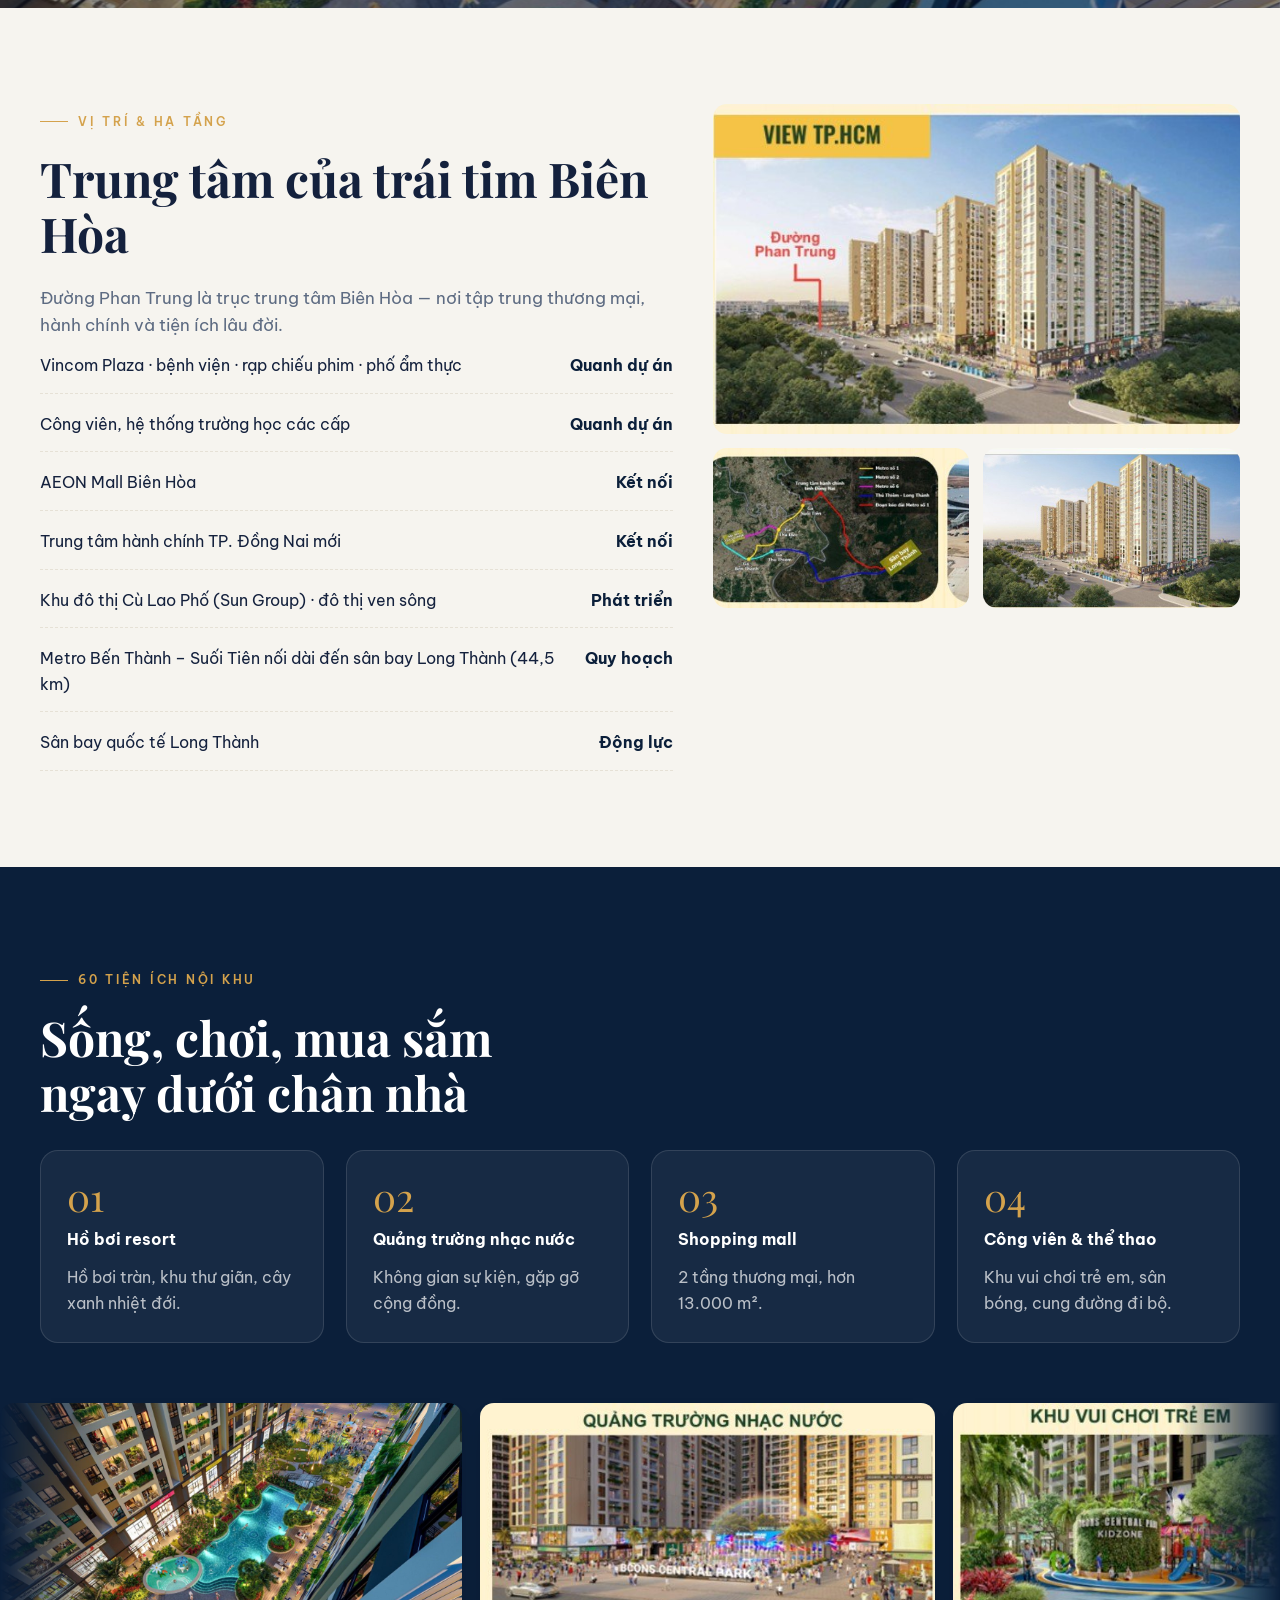
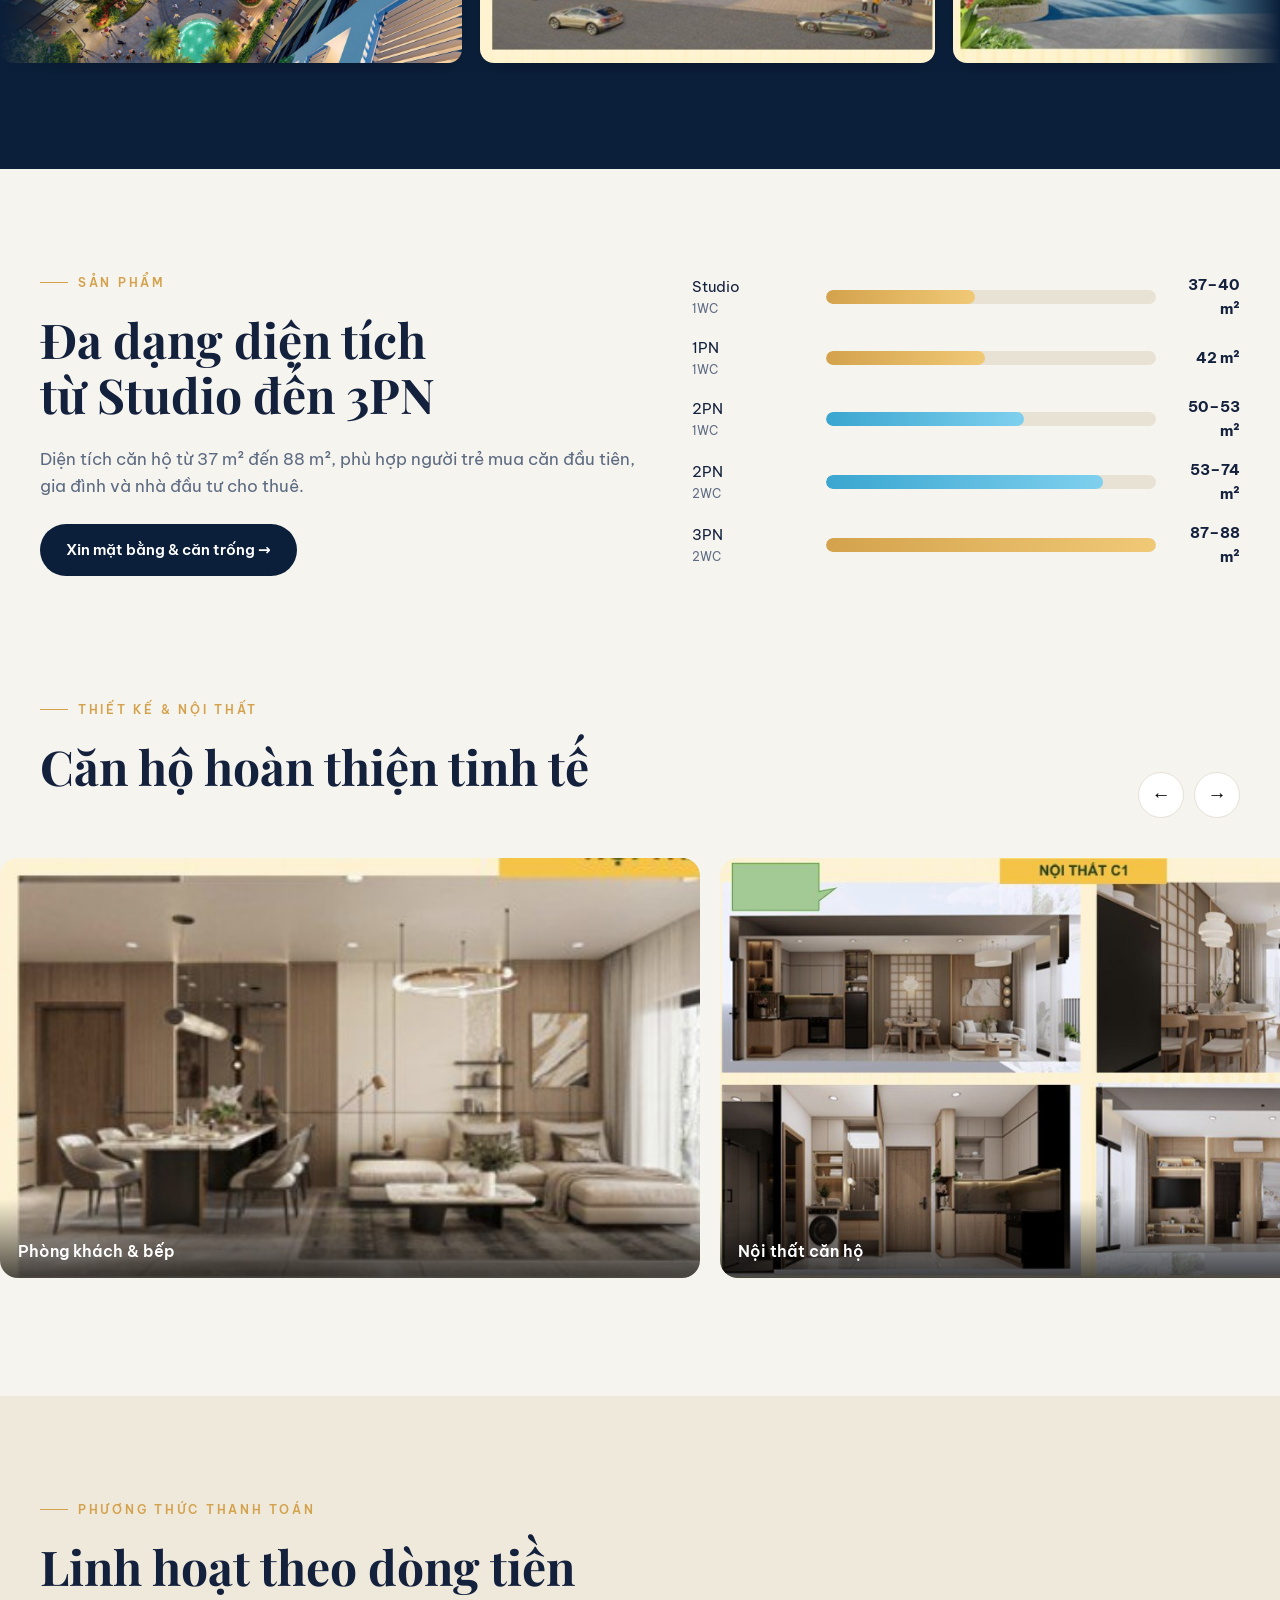
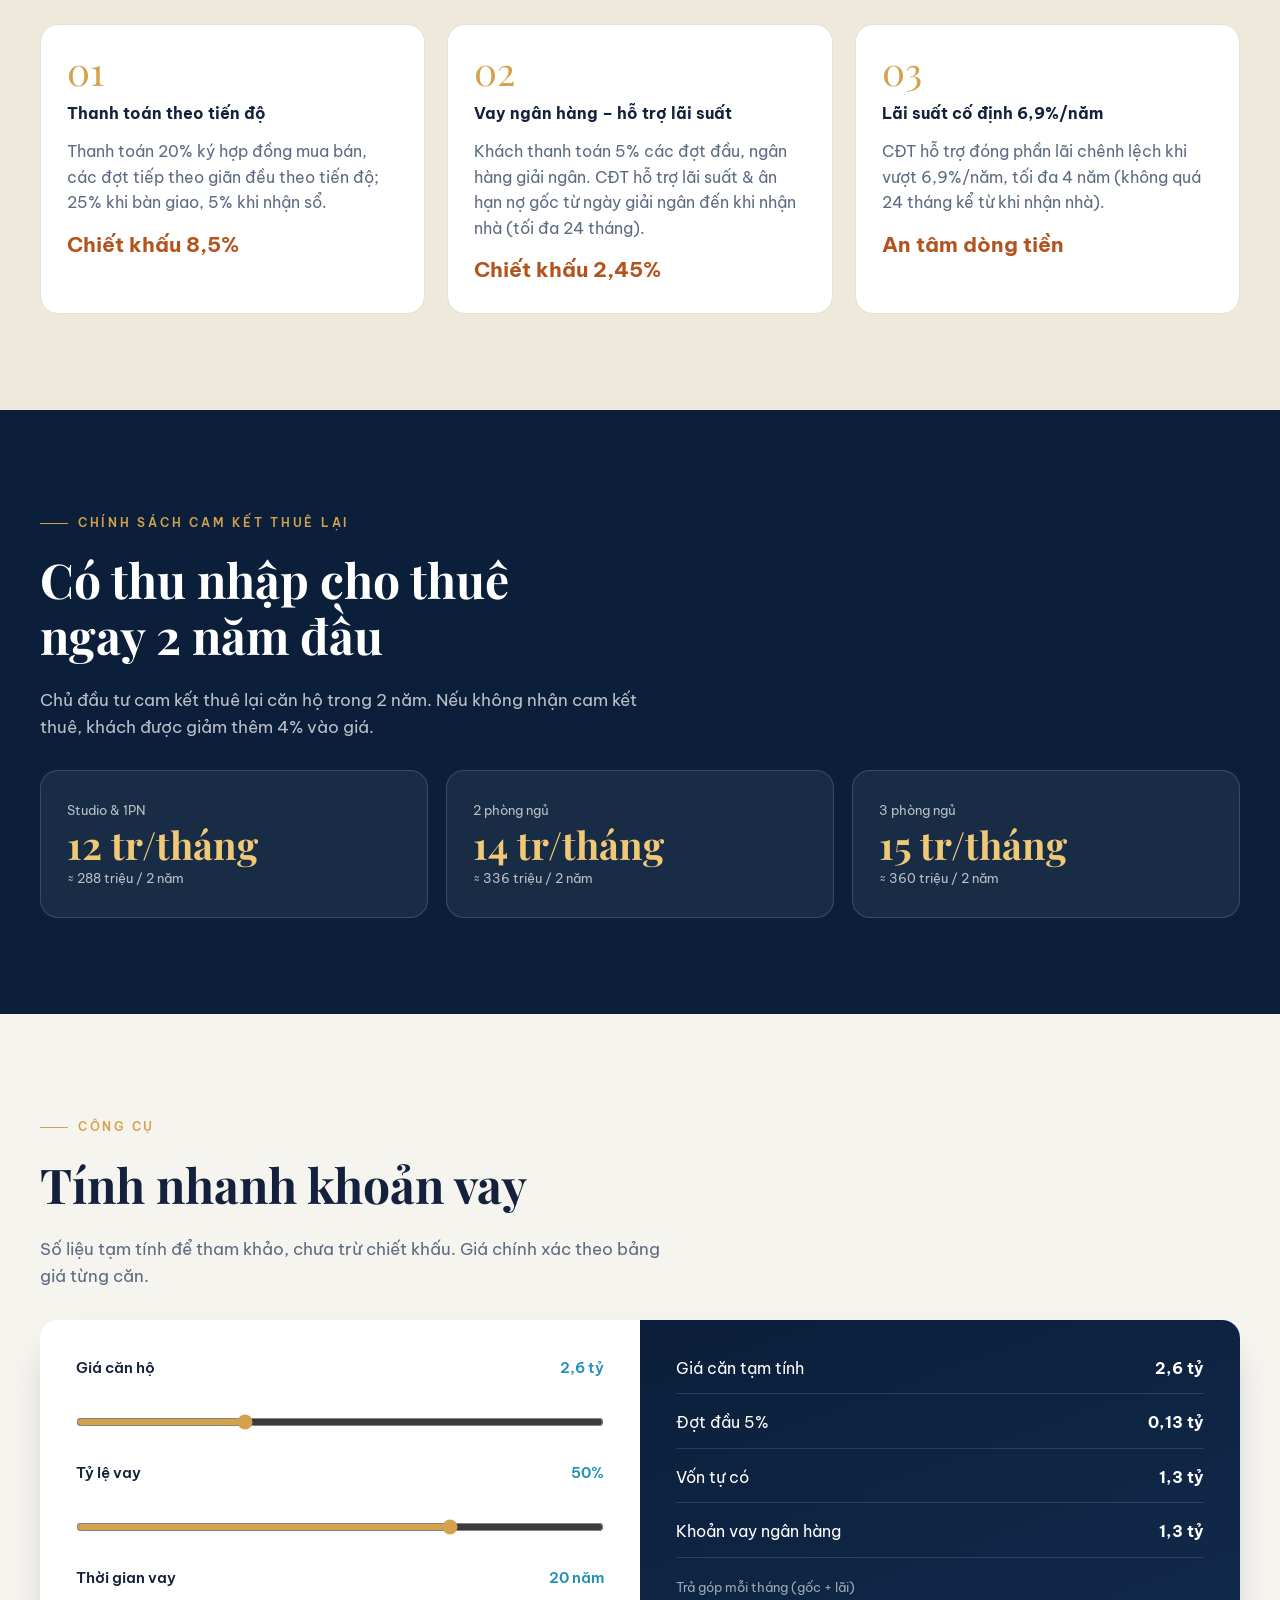
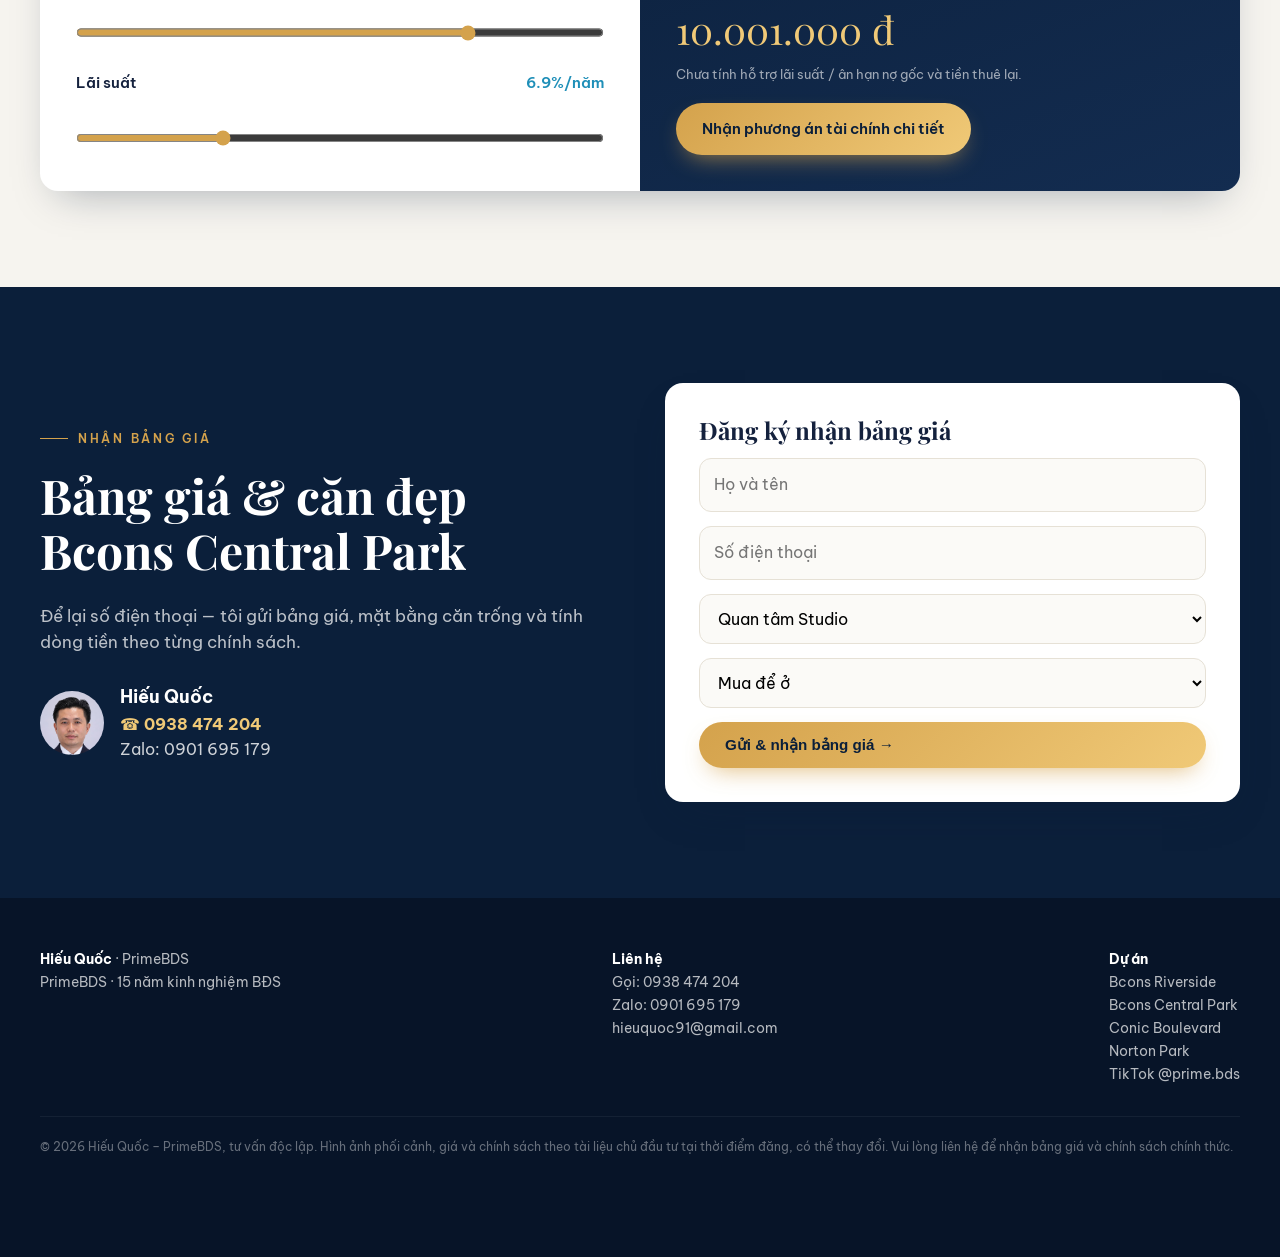
==== commit 86f1d07a: "Them trang du an Norton Park (Gamuda Land) Co-Authored-By: Claude Opus 5.5 <noreply@anthropic.com>" ====
--- a/bcons-central-park.html
+++ b/bcons-central-park.html
@@ -305,7 +305,7 @@
   <div class="container">
     <div><b data-agent="name"></b> · <span data-agent="brand"></span><br><span data-agent="title"></span></div>
     <div><b>Liên hệ</b><br>Gọi: <a data-tel data-agent="phoneDisplay"></a><br>Zalo: <a data-zalo data-agent="zaloDisplay"></a><br><a data-mail data-agent="email"></a></div>
-    <div><b>Dự án</b><br><a href="bcons-riverside.html">Bcons Riverside</a><br><a href="bcons-central-park.html">Bcons Central Park</a><br><a href="conic-boulevard.html">Conic Boulevard</a><br><a data-tiktok>TikTok <span data-agent="tiktokHandle"></span></a></div>
+    <div><b>Dự án</b><br><a href="bcons-riverside.html">Bcons Riverside</a><br><a href="bcons-central-park.html">Bcons Central Park</a><br><a href="conic-boulevard.html">Conic Boulevard</a><br><a href="norton-park.html">Norton Park</a><br><a data-tiktok>TikTok <span data-agent="tiktokHandle"></span></a></div>
     <p class="disc">© <span class="year"></span> <span data-agent="name"></span> – <span data-agent="brand"></span>, tư vấn độc lập. Hình ảnh phối cảnh, giá và chính sách theo tài liệu chủ đầu tư tại thời điểm đăng, có thể thay đổi. Vui lòng liên hệ để nhận bảng giá và chính sách chính thức.</p>
   </div>
 </footer>
